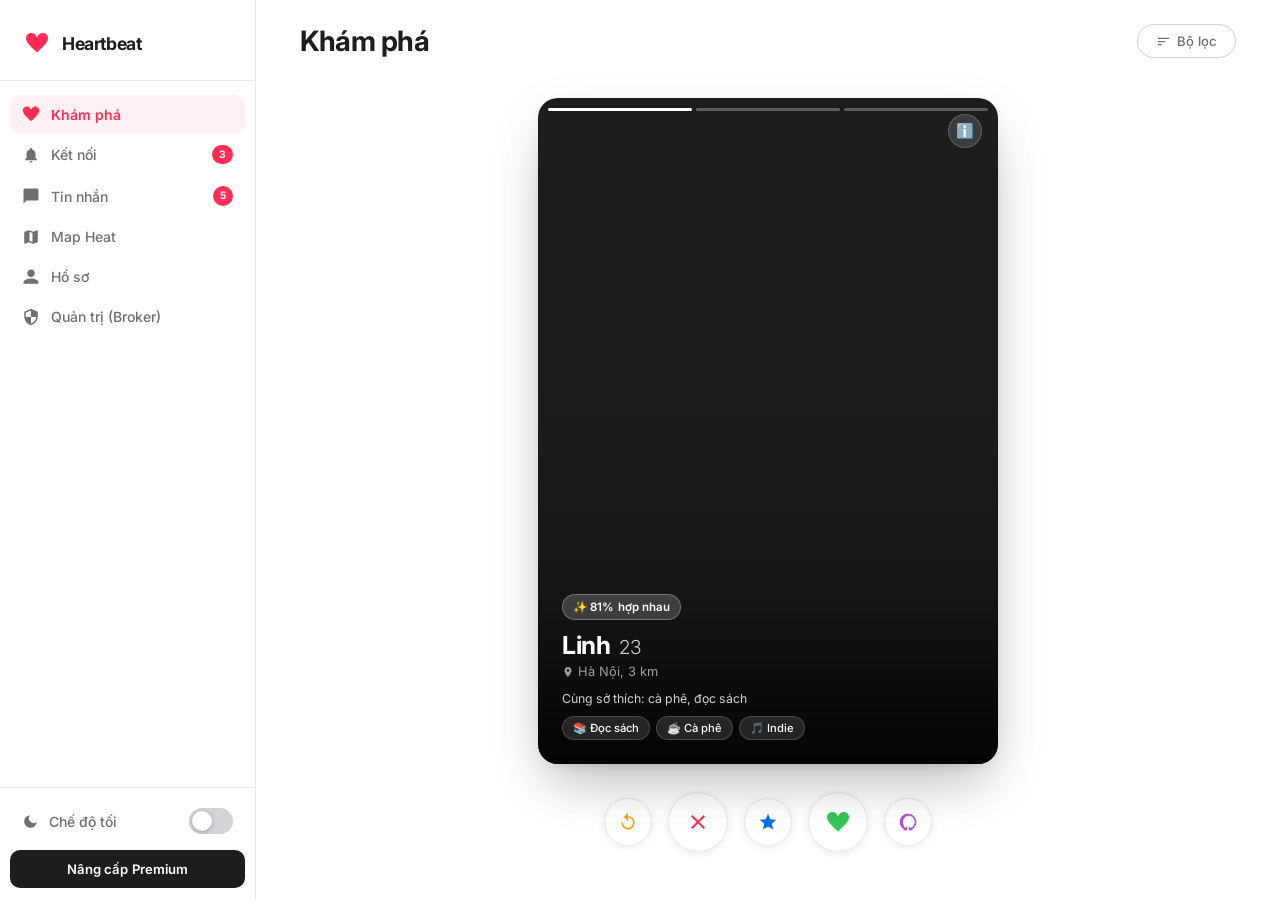
==== index.html @ de0f00e9 "move index" ====
<!DOCTYPE html>
<html lang="vi">
<head>
  <meta charset="UTF-8" />
  <meta name="viewport" content="width=device-width, initial-scale=1.0" />
  <title>Heartbeat  – Tìm kiếm tình yêu</title>
  <meta name="description" content="Heartbeat  – Ứng dụng hẹn hò hiện đại, kết nối những trái tim đơn độc." />
  <link rel="preconnect" href="https://fonts.googleapis.com" />
  <link rel="preconnect" href="https://fonts.gstatic.com" crossorigin />
  <link href="https://fonts.googleapis.com/css2?family=Inter:wght@300;400;500;600;700;800&display=swap" rel="stylesheet" />
  <meta name="theme-color" content="#ffffff" />
  <link rel="stylesheet" href="asset/style.css" />
</head>
<body>

<!-- ========== APP SHELL ========== -->
<div id="app">
  <div id="sidebar-overlay" class="hidden"></div>

  <!-- ===== SIDEBAR ===== -->
  <aside id="sidebar">
    <div class="sidebar-logo">
      <span class="flame">
        <svg viewBox="0 0 24 24" xmlns="http://www.w3.org/2000/svg"><path d="M12 21.593c-5.63-5.539-11-10.297-11-14.402 0-3.791 3.068-5.191 5.281-5.191 1.312 0 4.151.501 5.719 4.457 1.59-3.968 4.464-4.447 5.726-4.447 2.54 0 5.274 1.621 5.274 5.181 0 4.069-5.136 8.625-11 14.402z"/></svg>
      </span>
      <span class="logo-text">Heartbeat</span>
    </div>

    <nav class="sidebar-nav">
      <button class="nav-btn active" id="nav-swipe" title="Khám phá">
        <svg viewBox="0 0 24 24"><path d="M12 21.593c-5.63-5.539-11-10.297-11-14.402 0-3.791 3.068-5.191 5.281-5.191 1.312 0 4.151.501 5.719 4.457 1.59-3.968 4.464-4.447 5.726-4.447 2.54 0 5.274 1.621 5.274 5.181 0 4.069-5.136 8.625-11 14.402z"/></svg>
        <span>Khám phá</span>
      </button>
      <button class="nav-btn" id="nav-matches" title="Kết nối">
        <svg viewBox="0 0 24 24"><path d="M12 22c1.1 0 2-.9 2-2h-4c0 1.1.9 2 2 2zm6-6v-5c0-3.07-1.64-5.64-4.5-6.32V4c0-.83-.67-1.5-1.5-1.5s-1.5.67-1.5 1.5v.68C7.63 5.36 6 7.92 6 11v5l-2 2v1h16v-1l-2-2z"/></svg>
        <span>Kết nối</span>
        <span class="badge">3</span>
      </button>
      <button class="nav-btn" id="nav-chat" title="Tin nhắn">
        <svg viewBox="0 0 24 24"><path d="M20 2H4c-1.1 0-2 .9-2 2v18l4-4h14c1.1 0 2-.9 2-2V4c0-1.1-.9-2-2-2z"/></svg>
        <span>Tin nhắn</span>
        <span class="badge">5</span>
      </button>
      <button class="nav-btn" id="nav-heatmap" title="Map Heat">
        <svg viewBox="0 0 24 24"><path d="M20.5 3l-5.5 2-6-2-5.5 2A1 1 0 0 0 3 5.9V20a1 1 0 0 0 1.36.94L9 19l6 2 5.5-2A1 1 0 0 0 21 18.1V4a1 1 0 0 0-.5-.87zM10 5.47l4 1.33v11.73l-4-1.33V5.47z"/></svg>
        <span>Map Heat</span>
      </button>
      <button class="nav-btn" id="nav-profile" title="Hồ sơ">
        <svg viewBox="0 0 24 24"><path d="M12 12c2.7 0 5-2.3 5-5s-2.3-5-5-5-5 2.3-5 5 2.3 5 5 5zm0 2c-3.3 0-10 1.7-10 5v2h20v-2c0-3.3-6.7-5-10-5z"/></svg>
        <span>Hồ sơ</span>
      </button>
      <button class="nav-btn" id="nav-admin" title="Quản trị">
        <svg viewBox="0 0 24 24"><path d="M12 1L3 5v6c0 5.55 3.84 10.74 9 12 5.16-1.26 9-6.45 9-12V5l-9-4zm0 10.99h7c-.53 4.12-3.28 7.79-7 8.94V12H5V6.3l7-3.11v8.8z"/></svg>
        <span>Quản trị (Broker)</span>
      </button>
    </nav>

    <div class="sidebar-footer">
      <!-- Dark mode toggle -->
      <div class="theme-toggle-row" id="theme-toggle-row">
        <div class="theme-label">
          <svg id="theme-icon" viewBox="0 0 24 24" xmlns="http://www.w3.org/2000/svg">
            <!-- Moon icon (default – light mode) -->
            <path d="M21 12.79A9 9 0 1 1 11.21 3a7 7 0 0 0 9.79 9.79z"/>
          </svg>
          <span id="theme-label-text">Chế độ tối</span>
        </div>
        <label class="toggle-switch">
          <input type="checkbox" id="theme-toggle" />
          <span class="toggle-slider"></span>
        </label>
      </div>

      <div class="premium-badge">
        <span>Nâng cấp Premium</span>
      </div>
    </div>
  </aside>

  <!-- ===== MAIN CONTENT ===== -->
  <main id="main-content">

    <!-- ========== VIEW: SWIPE ========== -->
    <section id="view-swipe" class="view active">
      <div class="swipe-inner">

      <div class="swipe-header">
        <button class="icon-btn sidebar-toggle mobile-only" title="Menu">
          <svg viewBox="0 0 24 24"><path d="M3 18h18v-2H3v2zm0-5h18v-2H3v2zm0-7v2h18V6H3z"/></svg>
        </button>
        <h1 class="swipe-title">Khám phá</h1>
        <div class="swipe-filters">
          <button class="filter-btn" id="btn-filter">
            <svg viewBox="0 0 24 24"><path d="M3 18h6v-2H3v2zM3 6v2h18V6H3zm0 7h12v-2H3v2z"/></svg>
            Bộ lọc
          </button>
        </div>
      </div>

      <div class="card-stack-wrapper">
        <div id="card-stack" class="card-stack"></div>

        <!-- Swipe overlay indicators -->
        <div class="swipe-hint like" id="hint-like">💚 THÍCH</div>
        <div class="swipe-hint nope" id="hint-nope">❌ BỎ QUA</div>
        <div class="swipe-hint super" id="hint-super">⭐ SUPER</div>
      </div>

      <!-- Action Buttons -->
      <div class="action-bar">
        <button class="action-btn rewind" id="btn-rewind" title="Quay lại">
          <svg viewBox="0 0 24 24"><path d="M12 5V1L7 6l5 5V7c3.31 0 6 2.69 6 6s-2.69 6-6 6-6-2.69-6-6H4c0 4.42 3.58 8 8 8s8-3.58 8-8-3.58-8-8-8z"/></svg>
        </button>
        <button class="action-btn nope" id="btn-nope" title="Bỏ qua">
          <svg viewBox="0 0 24 24"><path d="M19 6.41L17.59 5 12 10.59 6.41 5 5 6.41 10.59 12 5 17.59 6.41 19 12 13.41 17.59 19 19 17.59 13.41 12z"/></svg>
        </button>
        <button class="action-btn super" id="btn-super" title="Super Like">
          <svg viewBox="0 0 24 24"><path d="M12 17.27L18.18 21l-1.64-7.03L22 9.24l-7.19-.61L12 2 9.19 8.63 2 9.24l5.46 4.73L5.82 21z"/></svg>
        </button>
        <button class="action-btn like" id="btn-like" title="Thích">
          <svg viewBox="0 0 24 24"><path d="M12 21.593c-5.63-5.539-11-10.297-11-14.402 0-3.791 3.068-5.191 5.281-5.191 1.312 0 4.151.501 5.719 4.457 1.59-3.968 4.464-4.447 5.726-4.447 2.54 0 5.274 1.621 5.274 5.181 0 4.069-5.136 8.625-11 14.402z"/></svg>
        </button>
        <button class="action-btn boost" id="btn-boost" title="Boost">
          <svg viewBox="0 0 24 24"><path d="M13 2.05v2.02c3.95.49 7 3.85 7 7.93 0 3.21-1.81 6-4.72 7.28L13 17v5h5l-1.22-1.22C19.91 19.07 22 15.76 22 12c0-5.18-3.95-9.45-9-9.95zM11 2.05C5.95 2.55 2 6.82 2 12c0 3.76 2.09 7.07 5.22 8.78L6 22h5v-5l-2.28 2.28C7.81 18 6 15.21 6 12c0-4.08 3.05-7.44 7-7.93V2.05z"/></svg>
        </button>
      </div>

      <!-- Empty state -->
      <div id="empty-state" class="empty-state hidden">
        <div class="empty-icon">
          <svg viewBox="0 0 24 24" width="56" height="56" fill="#D2D2D7"><path d="M12 21.593c-5.63-5.539-11-10.297-11-14.402 0-3.791 3.068-5.191 5.281-5.191 1.312 0 4.151.501 5.719 4.457 1.59-3.968 4.464-4.447 5.726-4.447 2.54 0 5.274 1.621 5.274 5.181 0 4.069-5.136 8.625-11 14.402z"/></svg>
        </div>
        <h2>Hết hồ sơ rồi!</h2>
        <p>Bạn đã xem hết mọi người trong khu vực. Mở rộng phạm vi tìm kiếm?</p>
        <button class="btn-primary" id="btn-reset">Tải lại</button>
      </div>

      <!-- Unified Footer -->
      <footer class="main-footer">
        <div class="footer-grid">
          <div class="footer-col about-col">
            <h4 class="footer-logo">Heartbeat</h4>
            <p class="footer-bio">Kết nối những trái tim chân thành. Tìm thấy tình yêu đích thực trong từng khoảnh khắc.</p>
            <div class="social-links">
              <a href="https://www.facebook.com/phuong.anh.343123" class="social-icon fb"><svg viewBox="0 0 24 24"><path d="M18 2h-3a5 5 0 00-5 5v3H7v4h3v8h4v-8h3l1-4h-4V7a1 1 0 011-1h3z"/></svg></a>
              <a href="https://www.instagram.com/ph.anhthere_/" class="social-icon ig"><svg viewBox="0 0 24 24" fill="none" stroke="currentColor" stroke-width="2"><rect x="2" y="2" width="20" height="20" rx="5" ry="5"></rect><path d="M16 11.37A4 4 0 1112.63 8 4 4 0 0116 11.37z"></path><line x1="17.5" y1="6.5" x2="17.51" y2="6.5"></line></svg></a>
              <a href="#" class="social-icon x"><svg viewBox="0 0 24 24"><path d="M18.244 2.25h3.308l-7.227 8.26 8.502 11.24H16.17l-5.214-6.817L4.99 21.75H1.68l7.73-8.835L1.254 2.25H8.08l4.713 6.231 5.45-6.231zm-1.161 17.52h1.833L7.084 4.126H5.117L17.083 19.77z"/></svg></a>
            </div>
          </div>
          <div class="footer-col">
            <h5>Khám phá</h5>
            <ul><li><a href="#">Về chúng tôi</a></li><li><a href="#">An toàn</a></li><li><a href="#">Blog</a></li></ul>
          </div>
          <div class="footer-col">
            <h5>Pháp lý</h5>
            <ul><li><a href="#">Điều khoản</a></li><li><a href="#">Bảo mật</a></li><li><a href="#">Liên hệ</a></li></ul>
          </div>
        </div>
        <div class="footer-bottom">
          <p>© 2026 Heartbeat . Made with ❤️ in Vietnam.</p>
        </div>
      </footer>

      </div><!-- /.swipe-inner -->
    </section>

    <!-- ========== VIEW: MAP HEAT DATING ========== -->
    <section id="view-heatmap" class="view">
      <div class="heatmap-page">
        <div class="mobile-header mobile-only">
          <button class="icon-btn sidebar-toggle" title="Menu">
            <svg viewBox="0 0 24 24"><path d="M3 18h18v-2H3v2zm0-5h18v-2H3v2zm0-7v2h18V6H3z"/></svg>
          </button>
          <h1 class="swipe-title">Map Heat Dating</h1>
        </div>

        <div class="section-header heatmap-header">
          <h1>Map Heat Dating</h1>
          <p class="section-sub">Xem khu vực đang có nhiều người tương hợp gần bạn</p>
        </div>

        <div class="heatmap-content">
          <div class="heatmap-card">
            <div class="heatmap-legend">
              <span>Mật độ thấp</span>
              <div class="legend-bar"></div>
              <span>Mật độ cao</span>
            </div>
            <div id="heatmap-grid" class="heatmap-grid"></div>
          </div>

          <div class="heatmap-side">
            <div class="heatmap-stats-card">
              <h3>Khu vực nổi bật</h3>
              <div id="heatmap-hotspot-list" class="hotspot-list"></div>
            </div>
          </div>
        </div>
      </div>
    </section>

    <!-- ========== VIEW: MATCHES ========== -->
    <section id="view-matches" class="view">
      <div class="matches-inner">
        <div class="mobile-header mobile-only">
          <button class="icon-btn sidebar-toggle" title="Menu">
            <svg viewBox="0 0 24 24"><path d="M3 18h18v-2H3v2zm0-5h18v-2H3v2zm0-7v2h18V6H3z"/></svg>
          </button>
          <h1 class="swipe-title">Kết nối</h1>
        </div>

        <!-- Premium: Liked-you teaser -->
        <div class="likes-banner">
        <div class="likes-banner-sparkle">💖</div>
        <div class="likes-banner-avatars">
          <div class="liked-avatar-blur" style="background:linear-gradient(135deg,#f093fb,#f5576c)">🌸</div>
          <div class="liked-avatar-blur" style="background:linear-gradient(135deg,#43e97b,#38f9d7)">🌺</div>
          <div class="liked-avatar-blur" style="background:linear-gradient(135deg,#fa709a,#fee140)">🦋</div>
          <div class="liked-avatar-blur" style="background:linear-gradient(135deg,#f7971e,#ffd200)">💎</div>
        </div>
        <div class="likes-banner-text" style="flex:1">
          <h3>14 người đã thích bạn</h3>
          <p>Nâng cấp Premium để xem<br>ai đang chờ bạn 💝</p>
          <button class="likes-banner-btn">⭐ Mở khóa ngay</button>
        </div>
        <div class="likes-banner-count">+14</div>
      </div>

      <!-- Matches you have -->
      <div class="matches-section-label">
        <h2>Kết nối của bạn</h2>
        <a>Xem tất cả</a>
      </div>
      <div id="matches-grid" class="matches-grid"></div>

      <!-- Suggestions -->
      <div class="matches-section-label">
        <h2>Gợi ý cho bạn</h2>
        <a>Khám phá thêm</a>
      </div>
      <div id="suggest-scroll" class="suggest-scroll"></div>
      </div> <!-- /.matches-inner -->

      <!-- Unified Footer -->
      <footer class="main-footer">
        <div class="footer-grid">
          <div class="footer-col about-col">
            <h4 class="footer-logo">Heartbeat</h4>
            <p class="footer-bio">Kết nối những trái tim chân thành. Tìm thấy tình yêu đích thực trong từng khoảnh khắc.</p>
            <div class="social-links">
              <a href="#" class="social-icon fb"><svg viewBox="0 0 24 24"><path d="M18 2h-3a5 5 0 00-5 5v3H7v4h3v8h4v-8h3l1-4h-4V7a1 1 0 011-1h3z"/></svg></a>
              <a href="#" class="social-icon ig"><svg viewBox="0 0 24 24" fill="none" stroke="currentColor" stroke-width="2"><rect x="2" y="2" width="20" height="20" rx="5" ry="5"></rect><path d="M16 11.37A4 4 0 1112.63 8 4 4 0 0116 11.37z"></path><line x1="17.5" y1="6.5" x2="17.51" y2="6.5"></line></svg></a>
              <a href="#" class="social-icon x"><svg viewBox="0 0 24 24"><path d="M18.244 2.25h3.308l-7.227 8.26 8.502 11.24H16.17l-5.214-6.817L4.99 21.75H1.68l7.73-8.835L1.254 2.25H8.08l4.713 6.231 5.45-6.231zm-1.161 17.52h1.833L7.084 4.126H5.117L17.083 19.77z"/></svg></a>
            </div>
          </div>
          <div class="footer-col">
            <h5>Khám phá</h5>
            <ul><li><a href="#">Về chúng tôi</a></li><li><a href="#">An toàn</a></li><li><a href="#">Blog</a></li></ul>
          </div>
          <div class="footer-col">
            <h5>Pháp lý</h5>
            <ul><li><a href="#">Điều khoản</a></li><li><a href="#">Bảo mật</a></li><li><a href="#">Liên hệ</a></li></ul>
          </div>
        </div>
        <div class="footer-bottom">
          <p>© 2026 Heartbeat. Made with ❤️ in Vietnam.</p>
        </div>
      </footer>

    </section>

    <!-- ========== VIEW: CHAT ========== -->
    <section id="view-chat" class="view">
      <div id="chat-list-panel" class="chat-list-panel">
        <div class="section-header">
          <button class="icon-btn sidebar-toggle mobile-only" title="Menu">
            <svg viewBox="0 0 24 24"><path d="M3 18h18v-2H3v2zm0-5h18v-2H3v2zm0-7v2h18V6H3z"/></svg>
          </button>
          <h1>Tin nhắn</h1>
          <button class="icon-btn" id="btn-new-group" title="Tạo nhóm">
            <svg viewBox="0 0 24 24"><path d="M16 11c1.66 0 2.99-1.34 2.99-3S17.66 5 16 5c-1.66 0-3 1.34-3 3s1.34 3 3 3zm-8 0c1.66 0 2.99-1.34 2.99-3S9.66 5 8 5C6.34 5 5 6.34 5 8s1.34 3 3 3zm0 2c-2.33 0-7 1.17-7 3.5V19h14v-2.5c0-2.33-4.67-3.5-7-3.5zm8 0c-.29 0-.62.02-.97.05 1.16.84 1.97 1.97 1.97 3.45V19h6v-2.5c0-2.33-4.67-3.5-7-3.5z"/></svg>
          </button>
        </div>

        <!-- Tabs -->
        <div class="chat-tabs">
          <button class="chat-tab active" data-tab="private">Cá nhân</button>
          <button class="chat-tab" data-tab="group">Nhóm</button>
        </div>

        <div id="private-list" class="conversation-list"></div>
        <div id="group-list" class="conversation-list hidden"></div>
      </div>

      <!-- Chat Window -->
      <div id="chat-window" class="chat-window hidden">
        <div class="chat-window-header">
          <button class="back-btn" id="btn-back-chat">
            <svg viewBox="0 0 24 24"><path d="M20 11H7.83l5.59-5.59L12 4l-8 8 8 8 1.41-1.41L7.83 13H20v-2z"/></svg>
          </button>
          <div class="chat-partner-info" id="chat-partner-info">
            <div class="chat-avatar" id="chat-partner-avatar"></div>
            <div>
              <div class="chat-partner-name" id="chat-partner-name"></div>
              <div class="chat-partner-status" id="chat-partner-status"></div>
            </div>
          </div>
          <div class="chat-actions">
            <button class="icon-btn" title="Gọi thoại">
              <svg viewBox="0 0 24 24"><path d="M6.6 10.8c1.4 2.8 3.8 5.1 6.6 6.6l2.2-2.2c.3-.3.7-.4 1-.2 1.1.4 2.3.6 3.6.6.6 0 1 .4 1 1V20c0 .6-.4 1-1 1-9.4 0-17-7.6-17-17 0-.6.4-1 1-1h3.5c.6 0 1 .4 1 1 0 1.3.2 2.5.6 3.6.1.3 0 .7-.2 1L6.6 10.8z"/></svg>
            </button>
            <button class="icon-btn" title="Gọi video">
              <svg viewBox="0 0 24 24"><path d="M17 10.5V7c0-.55-.45-1-1-1H4c-.55 0-1 .45-1 1v10c0 .55.45 1 1 1h12c.55 0 1-.45 1-1v-3.5l4 4v-11l-4 4z"/></svg>
            </button>
          </div>
        </div>

        <div class="messages-area" id="messages-area"></div>

        <div class="message-input-bar">
          <button class="icon-btn" title="Emoji">😊</button>
          <input type="text" id="msg-input" placeholder="Nhắn tin..." autocomplete="off" />
          <button class="icon-btn" title="Hình ảnh">
            <svg viewBox="0 0 24 24"><path d="M21 19V5c0-1.1-.9-2-2-2H5c-1.1 0-2 .9-2 2v14c0 1.1.9 2 2 2h14c1.1 0 2-.9 2-2zM8.5 13.5l2.5 3.01L14.5 12l4.5 6H5l3.5-4.5z"/></svg>
          </button>
          <button class="send-btn" id="btn-send">
            <svg viewBox="0 0 24 24"><path d="M2.01 21L23 12 2.01 3 2 10l15 2-15 2z"/></svg>
          </button>
        </div>
      </div>

    </section>

    <!-- ========== VIEW: MY PROFILE ========== -->
    <section id="view-profile" class="view">
      <div class="mobile-header mobile-only">
        <button class="icon-btn sidebar-toggle" title="Menu">
          <svg viewBox="0 0 24 24"><path d="M3 18h18v-2H3v2zm0-5h18v-2H3v2zm0-7v2h18V6H3z"/></svg>
        </button>
        <h1 class="swipe-title">Hồ sơ</h1>
      </div>
      <div class="my-profile-page">
        <div class="my-profile-cover"></div>
        <div class="my-profile-avatar-wrap">
          <div class="my-profile-avatar" style="background: linear-gradient(135deg,#f093fb,#f5576c)">
            <span style="font-size:2.5rem;">😊</span>
          </div>
          <button class="edit-avatar-btn">✏️</button>
        </div>
        <div class="my-profile-info">
          <h2 class="my-name">Nguyễn Minh Tú <span class="verified">✓</span></h2>
          <p class="my-age-loc">24 tuổi · Hà Nội</p>
          <p class="my-bio">Thích du lịch 🌍, cà phê ☕ và những buổi chiều mưa 🌧️. Tìm người có thể cùng nhau khám phá thế giới.</p>

          <div class="my-interests">
            <span class="interest-tag">✈️ Du lịch</span>
            <span class="interest-tag">☕ Cà phê</span>
            <span class="interest-tag">📚 Đọc sách</span>
            <span class="interest-tag">🎵 Âm nhạc</span>
            <span class="interest-tag">🍜 Ẩm thực</span>
            <span class="interest-tag">🏃 Chạy bộ</span>
          </div>

          <div class="profile-stats">
            <div class="stat-item">
              <div class="stat-num">142</div>
              <div class="stat-label">Lượt thích</div>
            </div>
            <div class="stat-item">
              <div class="stat-num">38</div>
              <div class="stat-label">Kết nối</div>
            </div>
            <div class="stat-item">
              <div class="stat-num">5</div>
              <div class="stat-label">Super Like</div>
            </div>
          </div>

          <button class="btn-primary btn-edit-profile">✏️ Chỉnh sửa hồ sơ</button>
        </div>
      </div>

      <!-- Unified Footer -->
      <footer class="main-footer">
        <div class="footer-grid">
          <div class="footer-col about-col">
            <h4 class="footer-logo">Heartbeat</h4>
            <p class="footer-bio">Kết nối những trái tim chân thành. Tìm thấy tình yêu đích thực trong từng khoảnh khắc.</p>
            <div class="social-links">
              <a href="#" class="social-icon fb"><svg viewBox="0 0 24 24"><path d="M18 2h-3a5 5 0 00-5 5v3H7v4h3v8h4v-8h3l1-4h-4V7a1 1 0 011-1h3z"/></svg></a>
              <a href="#" class="social-icon ig"><svg viewBox="0 0 24 24" fill="none" stroke="currentColor" stroke-width="2"><rect x="2" y="2" width="20" height="20" rx="5" ry="5"></rect><path d="M16 11.37A4 4 0 1112.63 8 4 4 0 0116 11.37z"></path><line x1="17.5" y1="6.5" x2="17.51" y2="6.5"></line></svg></a>
              <a href="#" class="social-icon x"><svg viewBox="0 0 24 24"><path d="M18.244 2.25h3.308l-7.227 8.26 8.502 11.24H16.17l-5.214-6.817L4.99 21.75H1.68l7.73-8.835L1.254 2.25H8.08l4.713 6.231 5.45-6.231zm-1.161 17.52h1.833L7.084 4.126H5.117L17.083 19.77z"/></svg></a>
            </div>
          </div>
          <div class="footer-col">
            <h5>Khám phá</h5>
            <ul><li><a href="#">Về chúng tôi</a></li><li><a href="#">An toàn</a></li><li><a href="#">Blog</a></li></ul>
          </div>
          <div class="footer-col">
            <h5>Pháp lý</h5>
            <ul><li><a href="#">Điều khoản</a></li><li><a href="#">Bảo mật</a></li><li><a href="#">Liên hệ</a></li></ul>
          </div>
        </div>
        <div class="footer-bottom">
          <p>© 2026 Heartbeat. Made with ❤️ in Vietnam.</p>
        </div>
      </footer>
    </section>

    <!-- ========== VIEW: ADMIN (BROKER) ========== -->
    <section id="view-admin" class="view">
      <div class="mobile-header mobile-only">
        <button class="icon-btn sidebar-toggle" title="Menu">
          <svg viewBox="0 0 24 24"><path d="M3 18h18v-2H3v2zm0-5h18v-2H3v2zm0-7v2h18V6H3z"/></svg>
        </button>
        <h1 class="swipe-title">Quản trị</h1>
      </div>

      <div class="admin-dashboard">
        <div class="section-header">
          <h1>Hệ thống Môi giới (Broker)</h1>
          <p class="section-sub">Quản lý người dùng và ghép đôi chủ động</p>
        </div>

        <!-- Dashboard Stats -->
        <div class="admin-stats">
          <div class="admin-stat-card">
            <div class="admin-stat-val" id="admin-total-users">0</div>
            <div class="admin-stat-label">Tổng thành viên</div>
          </div>
          <div class="admin-stat-card">
            <div class="admin-stat-val" id="admin-active-users">0</div>
            <div class="admin-stat-label">Đang hoạt động</div>
          </div>
          <div class="admin-stat-card">
            <div class="admin-stat-val" id="admin-locked-users">0</div>
            <div class="admin-stat-label">Tài khoản khóa</div>
          </div>
        </div>

        <div class="admin-grid">
          <!-- User Manager -->
          <div class="admin-panel user-manager-panel">
            <div class="panel-header">
              <h3>Danh sách thành viên</h3>
              <div class="panel-search">
                <input type="text" id="admin-user-search" placeholder="Tìm tên, ID..." />
              </div>
            </div>
            <div class="admin-user-list" id="admin-user-list">
              <!-- JS populated as cards -->
            </div>
          </div>

          <!-- Manual Match Tool -->
          <div class="admin-panel manual-match-panel">
            <div class="panel-header">
              <h3>Ghép đôi chủ động (Manual Match)</h3>
            </div>
            <div class="match-tool-form">
              <p class="tool-desc">Chọn 2 người dùng để tạo kết nối ngay lập tức kèm thông báo từ bạn.</p>
              
              <div class="form-group">
                <label>Người dùng A</label>
                <select id="match-user-a">
                  <option value="">-- Chọn người dùng --</option>
                </select>
              </div>

              <div class="match-link-icon">🔗</div>

              <div class="form-group">
                <label>Người dùng B</label>
                <select id="match-user-b">
                  <option value="">-- Chọn người dùng --</option>
                </select>
              </div>

              <button class="btn-primary" id="btn-perform-match">Kết nối ngay</button>
            </div>
          </div>
        </div>
      </div>

      <!-- Unified Footer -->
      <footer class="main-footer">
        <div class="footer-grid">
          <div class="footer-col about-col">
            <h4 class="footer-logo">Heartbeat</h4>
            <p class="footer-bio">Kết nối những trái tim chân thành. Tìm thấy tình yêu đích thực trong từng khoảnh khắc.</p>
            <div class="social-links">
              <a href="#" class="social-icon fb"><svg viewBox="0 0 24 24"><path d="M18 2h-3a5 5 0 00-5 5v3H7v4h3v8h4v-8h3l1-4h-4V7a1 1 0 011-1h3z"/></svg></a>
              <a href="#" class="social-icon ig"><svg viewBox="0 0 24 24" fill="none" stroke="currentColor" stroke-width="2"><rect x="2" y="2" width="20" height="20" rx="5" ry="5"></rect><path d="M16 11.37A4 4 0 1112.63 8 4 4 0 0116 11.37z"></path><line x1="17.5" y1="6.5" x2="17.51" y2="6.5"></line></svg></a>
              <a href="#" class="social-icon x"><svg viewBox="0 0 24 24"><path d="M18.244 2.25h3.308l-7.227 8.26 8.502 11.24H16.17l-5.214-6.817L4.99 21.75H1.68l7.73-8.835L1.254 2.25H8.08l4.713 6.231 5.45-6.231zm-1.161 17.52h1.833L7.084 4.126H5.117L17.083 19.77z"/></svg></a>
            </div>
          </div>
          <div class="footer-col">
            <h5>Khám phá</h5>
            <ul><li><a href="#">Về chúng tôi</a></li><li><a href="#">An toàn</a></li><li><a href="#">Blog</a></li></ul>
          </div>
          <div class="footer-col">
            <h5>Pháp lý</h5>
            <ul><li><a href="#">Điều khoản</a></li><li><a href="#">Bảo mật</a></li><li><a href="#">Liên hệ</a></li></ul>
          </div>
        </div>
        <div class="footer-bottom">
          <p>© 2026 Heartbeat. Made with ❤️ in Vietnam.</p>
        </div>
      </footer>
    </section>
  </main>

</div>

<!-- ========== MODAL: PROFILE DETAIL ========== -->
<div id="profile-modal" class="modal-overlay hidden">
  <div class="modal-content profile-modal-content">
    <button class="modal-close" id="btn-close-profile">✕</button>
    <div id="profile-photos" class="profile-photos"></div>
    <div class="profile-detail-info">
      <div class="profile-detail-header">
        <h2 id="detail-name"></h2>
        <span id="detail-age" class="detail-age"></span>
        <span class="verified">✓</span>
      </div>
      <p id="detail-location" class="detail-location">
        <svg viewBox="0 0 24 24" width="16" height="16"><path d="M12 2C8.13 2 5 5.13 5 9c0 5.25 7 13 7 13s7-7.75 7-13c0-3.87-3.13-7-7-7zm0 9.5c-1.38 0-2.5-1.12-2.5-2.5s1.12-2.5 2.5-2.5 2.5 1.12 2.5 2.5-1.12 2.5-2.5 2.5z"/></svg>
        <span id="detail-location-text"></span>
      </p>
      <p id="detail-bio" class="detail-bio"></p>
      <div id="detail-compatibility" class="detail-compatibility"></div>
      <div id="detail-interests" class="my-interests"></div>
      <div class="detail-info-grid">
        <div class="info-item"><span class="info-icon">💼</span><span id="detail-job"></span></div>
        <div class="info-item"><span class="info-icon">🎓</span><span id="detail-edu"></span></div>
        <div class="info-item"><span class="info-icon">📏</span><span id="detail-height"></span></div>
        <div class="info-item"><span class="info-icon">⭐</span><span id="detail-zodiac"></span></div>
      </div>
    </div>
    <div class="profile-modal-actions">
      <button class="action-btn nope modal-action" id="modal-nope">
        <svg viewBox="0 0 24 24"><path d="M19 6.41L17.59 5 12 10.59 6.41 5 5 6.41 10.59 12 5 17.59 6.41 19 12 13.41 17.59 19 19 17.59 13.41 12z"/></svg>
      </button>
      <button class="action-btn super modal-action" id="modal-super">
        <svg viewBox="0 0 24 24"><path d="M12 17.27L18.18 21l-1.64-7.03L22 9.24l-7.19-.61L12 2 9.19 8.63 2 9.24l5.46 4.73L5.82 21z"/></svg>
      </button>
      <button class="action-btn like modal-action" id="modal-like">
        <svg viewBox="0 0 24 24"><path d="M12 21.593c-5.63-5.539-11-10.297-11-14.402 0-3.791 3.068-5.191 5.281-5.191 1.312 0 4.151.501 5.719 4.457 1.59-3.968 4.464-4.447 5.726-4.447 2.54 0 5.274 1.621 5.274 5.181 0 4.069-5.136 8.625-11 14.402z"/></svg>
      </button>
    </div>
  </div>
</div>

<!-- ========== MODAL: MATCH CELEBRATION ========== -->
<div id="match-modal" class="modal-overlay hidden">
  <div class="match-modal-content">
    <div class="match-burst"></div>
    <h2 class="match-title">It's a Match ❤️</h2>
    <p class="match-sub">Bạn và <span id="match-name"></span> đã thích nhau!</p>
    <div class="match-avatars">
      <div class="match-avatar my-avatar" style="background:linear-gradient(135deg,#f093fb,#f5576c)"><span>😊</span></div>
      <div class="match-heart">❤️</div>
      <div class="match-avatar" id="match-partner-avatar"></div>
    </div>
    <div class="match-buttons">
      <button class="btn-secondary" id="btn-keep-swiping">Tiếp tục quẹt</button>
      <button class="btn-primary" id="btn-send-message">Nhắn tin ngay</button>
    </div>
  </div>
</div>

<!-- ========== TOAST ========== -->
<div id="toast" class="toast hidden"></div>

<!-- Mobile Bottom Navigation -->
<div id="mobile-bottom-nav" class="mobile-only">
  <button class="nav-item active" data-view="swipe">
    <div class="nav-icon">
      <svg viewBox="0 0 24 24" width="22" height="22" fill="currentColor"><path d="M12 21.593c-5.63-5.539-11-10.297-11-14.402 0-3.791 3.068-5.191 5.281-5.191 1.312 0 4.151.501 5.719 4.457 1.59-3.968 4.464-4.447 5.726-4.447 2.54 0 5.274 1.621 5.274 5.181 0 4.069-5.136 8.625-11 14.402z"/></svg>
    </div>
  </button>
  <button class="nav-item" data-view="matches">
    <div class="nav-icon">
      <svg viewBox="0 0 24 24" width="22" height="22" fill="currentColor"><path d="M12 22c1.1 0 2-.9 2-2h-4c0 1.1.9 2 2 2zm6-6v-5c0-3.07-1.64-5.64-4.5-6.32V4c0-.83-.67-1.5-1.5-1.5s-1.5.67-1.5 1.5v.68C7.63 5.36 6 7.92 6 11v5l-2 2v1h16v-1l-2-2z"/></svg>
    </div>
  </button>
  <button class="nav-item" data-view="chat">
    <div class="nav-icon">
      <svg viewBox="0 0 24 24" width="22" height="22" fill="currentColor"><path d="M20 2H4c-1.1 0-2 .9-2 2v18l4-4h14c1.1 0 2-.9 2-2V4c0-1.1-.9-2-2-2z"/></svg>
    </div>
  </button>
  <button class="nav-item" data-view="heatmap">
    <div class="nav-icon">
      <svg viewBox="0 0 24 24" width="22" height="22" fill="currentColor"><path d="M20.5 3l-5.5 2-6-2-5.5 2A1 1 0 0 0 3 5.9V20a1 1 0 0 0 1.36.94L9 19l6 2 5.5-2A1 1 0 0 0 21 18.1V4a1 1 0 0 0-.5-.87zM10 5.47l4 1.33v11.73l-4-1.33V5.47z"/></svg>
    </div>
  </button>
  <button class="nav-item" data-view="profile">
    <div class="nav-icon">
      <svg viewBox="0 0 24 24" width="22" height="22" fill="currentColor"><path d="M12 12c2.7 0 5-2.3 5-5s-2.3-5-5-5-5 2.3-5 5 2.3 5 5 5zm0 2c-3.3 0-10 1.7-10 5v2h20v-2c0-3.3-6.7-5-10-5z"/></svg>
    </div>
  </button>
  <button class="nav-item" data-view="admin">
    <div class="nav-icon">
      <svg viewBox="0 0 24 24" width="22" height="22" fill="currentColor"><path d="M12 1L3 5v6c0 5.55 3.84 10.74 9 12 5.16-1.26 9-6.45 9-12V5l-9-4z"/></svg>
    </div>
  </button>
</div>

<script src="asset/app.js"></script>
</body>
</html>
---- asset/style.css ----
/* =====================================================
   Heartbeat – Apple-Inspired Design System
   Clean · Minimal · Premium
   ===================================================== */

@import url('https://fonts.googleapis.com/css2?family=Inter:wght@300;400;500;600;700;800&display=swap');

:root {
  /* — Apple Color Palette — */
  --accent:         #FF2D55;
  --accent-light:   #FF6B8A;
  --accent-soft:    #FFF0F3;
  --accent-border:  rgba(255, 45, 85, 0.16);
  --accent-glow:    rgba(255, 45, 85, 0.12);

  --blue:    #0071E3;
  --green:   #34C759;
  --orange:  #FF9F0A;
  --purple:  #AF52DE;

  --text-primary:   #1D1D1F;
  --text-secondary: #6E6E73;
  --text-muted:     #86868B;

  --white:      #FFFFFF;
  --bg:         #F5F5F7;
  --bg-card:    #FFFFFF;
  --bg-elevated:#FBFBFD;
  --divider:    #D2D2D7;
  --divider-lt: #E8E8ED;

  /* — Shadows — */
  --shadow-xs:   0 1px 3px rgba(0,0,0,0.06);
  --shadow-sm:   0 2px 8px rgba(0,0,0,0.08);
  --shadow-md:   0 6px 20px rgba(0,0,0,0.09);
  --shadow-lg:   0 16px 48px rgba(0,0,0,0.12);
  --shadow-card: 0 20px 56px rgba(0,0,0,0.10), 0 4px 12px rgba(0,0,0,0.06);

  /* — Radii — */
  --radius-card: 20px;
  --radius-md:   14px;
  --radius-sm:   10px;
  --radius-xs:   8px;
  --radius-pill: 980px;

  /* — Layout — */
  --sidebar-w: 256px;
  --font: 'Inter', -apple-system, BlinkMacSystemFont, 'SF Pro Text', 'Segoe UI', sans-serif;
  --transition: 0.2s cubic-bezier(0.4, 0, 0.2, 1);
}

.mobile-only { display: none !important; }
@media (max-width: 660px) { .mobile-only { display: flex !important; } }

/* ===== RESET ===== */
*, *::before, *::after { box-sizing: border-box; margin: 0; padding: 0; }

html, body {
  height: 100%;
  font-family: var(--font);
  background: var(--bg);
  color: var(--text-primary);
  overflow: hidden;
  -webkit-font-smoothing: antialiased;
  -moz-osx-font-smoothing: grayscale;
}

::-webkit-scrollbar { width: 5px; height: 5px; }
::-webkit-scrollbar-track { background: transparent; }
::-webkit-scrollbar-thumb { background: rgba(0,0,0,0.14); border-radius: 10px; }
::-webkit-scrollbar-thumb:hover { background: rgba(0,0,0,0.26); }
* { scrollbar-width: thin; scrollbar-color: rgba(0,0,0,0.14) transparent; }

/* =====================================================
   APP SHELL
   ===================================================== */
#app {
  display: flex;
  height: 100vh;
  width: 100vw;
  position: relative;
}

#sidebar-overlay {
  position: fixed;
  inset: 0;
  background: rgba(0,0,0,0.3);
  backdrop-filter: blur(10px);
  -webkit-backdrop-filter: blur(10px);
  z-index: 90;
  opacity: 0;
  pointer-events: none;
  transition: opacity var(--transition);
}
#sidebar-overlay.active { opacity: 1; pointer-events: auto; }

/* =====================================================
   SIDEBAR — macOS inspired
   ===================================================== */
#sidebar {
  width: var(--sidebar-w);
  background: var(--white);
  border-right: 1px solid var(--divider-lt);
  display: flex;
  flex-direction: column;
  flex-shrink: 0;
  z-index: 10;
}

.sidebar-logo {
  display: flex;
  align-items: center;
  gap: 10px;
  padding: 28px 22px 22px;
  border-bottom: 1px solid var(--divider-lt);
}
.sidebar-logo .flame {
  width: 30px; height: 30px;
  display: flex;
  align-items: center;
  justify-content: center;
  color: var(--accent);
  flex-shrink: 0;
}
.sidebar-logo .flame svg { width: 24px; height: 24px; fill: var(--accent); }
.sidebar-logo .logo-text {
  font-size: 1.1rem;
  font-weight: 700;
  letter-spacing: -0.4px;
  color: var(--text-primary);
}

.sidebar-nav {
  flex: 1;
  display: flex;
  flex-direction: column;
  gap: 2px;
  padding: 14px 10px;
}

.nav-btn {
  display: flex;
  align-items: center;
  gap: 11px;
  padding: 10px 12px;
  border: none;
  background: transparent;
  color: var(--text-secondary);
  border-radius: var(--radius-sm);
  cursor: pointer;
  font-family: var(--font);
  font-size: 0.875rem;
  font-weight: 500;
  transition: all var(--transition);
  text-align: left;
  position: relative;
}
.nav-btn svg { width: 18px; height: 18px; fill: currentColor; flex-shrink: 0; }
.nav-btn:hover { background: var(--bg); color: var(--text-primary); }
.nav-btn.active {
  background: var(--accent-soft);
  color: var(--accent);
  font-weight: 600;
}
.nav-btn.active svg { fill: var(--accent); }

.badge {
  margin-left: auto;
  background: var(--accent);
  color: white;
  font-size: 0.64rem;
  font-weight: 700;
  padding: 2px 7px;
  border-radius: 20px;
  min-width: 20px;
  text-align: center;
  line-height: 1.5;
}

.sidebar-footer {
  padding: 12px 10px;
  border-top: 1px solid var(--divider-lt);
}
.premium-badge {
  background: var(--text-primary);
  border-radius: var(--radius-sm);
  padding: 11px 16px;
  font-size: 0.82rem;
  font-weight: 600;
  color: white;
  text-align: center;
  cursor: pointer;
  transition: all var(--transition);
  letter-spacing: 0.1px;
}
.premium-badge:hover {
  transform: translateY(-1px);
  background: #2d2d2d;
  box-shadow: var(--shadow-md);
}

/* =====================================================
   MAIN CONTENT
   ===================================================== */
#main-content {
  flex: 1;
  overflow: hidden;
  position: relative;
  background: var(--bg);
}

.view { display: none; width: 100%; height: 100%; overflow-y: auto; }
.view.active { display: flex; flex-direction: column; }
.hidden { display: none !important; }

/* =====================================================
   SWIPE VIEW
   ===================================================== */
#view-swipe { background: var(--white); overflow-y: auto; }
#view-swipe.active { display: block; }

.swipe-inner {
  display: flex;
  flex-direction: column;
  align-items: center;
  width: 100%;
  min-height: 100vh;
  position: relative;
  flex: 1 0 auto;
}

.swipe-header {
  display: flex;
  align-items: center;
  justify-content: space-between;
  width: 100%;
  max-width: 1000px;
  padding: 24px 32px;
  flex-shrink: 0;
}
.swipe-title {
  font-size: 1.75rem;
  font-weight: 700;
  color: var(--text-primary);
  letter-spacing: -0.5px;
}

.filter-btn {
  display: flex;
  align-items: center;
  gap: 6px;
  padding: 8px 18px;
  border: 1px solid var(--divider);
  background: var(--white);
  color: var(--text-secondary);
  border-radius: var(--radius-pill);
  cursor: pointer;
  font-family: var(--font);
  font-size: 0.82rem;
  font-weight: 500;
  transition: all var(--transition);
}
.filter-btn svg { width: 15px; height: 15px; fill: currentColor; }
.filter-btn:hover {
  border-color: var(--text-secondary);
  color: var(--text-primary);
  background: var(--bg);
}

/* Card Stack */
.card-stack-wrapper {
  position: relative;
  width: min(460px, 94vw);
  height: clamp(520px, 74vh, 720px);
  margin: 16px auto 0;
  flex-shrink: 0;
}
.card-stack { width: 100%; height: 100%; position: relative; }

.swipe-card {
  position: absolute;
  width: 100%; height: 100%;
  border-radius: var(--radius-card);
  overflow: hidden;
  cursor: grab;
  user-select: none;
  box-shadow: var(--shadow-card);
  transition: transform 0.12s ease;
  will-change: transform;
  background: var(--bg);
}
.swipe-card:active { cursor: grabbing; }
.swipe-card:nth-child(1) { z-index: 5; }
.swipe-card:nth-child(2) { z-index: 4; transform: scale(0.96) translateY(10px); }
.swipe-card:nth-child(3) { z-index: 3; transform: scale(0.92) translateY(20px); }

.card-photos-container { position: absolute; inset: 0; background: #1d1d1f; }

.card-photo, .card-photo-placeholder {
  position: absolute; inset: 0;
  width: 100%; height: 100%;
  object-fit: cover;
  opacity: 0;
  transition: opacity 0.3s ease;
  pointer-events: none;
}
.card-photo.active, .card-photo-placeholder.active { opacity: 1; }
.card-photo-placeholder { display: flex; align-items: center; justify-content: center; font-size: 5rem; }

.card-nav-overlay { position: absolute; inset: 0; display: flex; z-index: 5; }
.nav-zone { flex: 1; height: 100%; cursor: pointer; }

.card-gradient {
  position: absolute;
  bottom: 0; left: 0; right: 0;
  height: 58%;
  background: linear-gradient(to top, rgba(0,0,0,0.88) 0%, rgba(0,0,0,0.26) 45%, transparent 100%);
  pointer-events: none;
  z-index: 2;
}

.card-info {
  position: absolute;
  bottom: 0; left: 0; right: 0;
  padding: 24px;
  pointer-events: none;
  z-index: 3;
}

.card-name-age { display: flex; align-items: baseline; gap: 8px; margin-bottom: 4px; }
.card-name { font-size: 1.55rem; font-weight: 700; color: white; letter-spacing: -0.3px; }
.card-age  { font-size: 1.2rem; font-weight: 300; color: rgba(255,255,255,0.8); }

.card-location {
  display: flex; align-items: center; gap: 4px;
  font-size: 0.8rem;
  color: rgba(255,255,255,0.6);
  margin-bottom: 12px;
}
.card-location svg { width: 12px; height: 12px; fill: currentColor; }

.compat-badge {
  display: inline-flex;
  align-items: center;
  gap: 6px;
  margin-bottom: 10px;
  padding: 5px 10px;
  border-radius: 999px;
  background: rgba(255,255,255,0.18);
  border: 1px solid rgba(255,255,255,0.28);
  color: #fff;
  font-size: 0.72rem;
  font-weight: 600;
  letter-spacing: 0.1px;
}

.compat-reason {
  font-size: 0.77rem;
  color: rgba(255,255,255,0.82);
  margin-bottom: 10px;
}

.card-tags { display: flex; flex-wrap: wrap; gap: 6px; }
.card-tag {
  background: rgba(255,255,255,0.12);
  backdrop-filter: blur(16px);
  -webkit-backdrop-filter: blur(16px);
  border: 1px solid rgba(255,255,255,0.18);
  color: white;
  font-size: 0.7rem;
  font-weight: 500;
  padding: 4px 10px;
  border-radius: 20px;
}

.card-expand-btn {
  position: absolute;
  top: 16px; right: 16px;
  width: 34px; height: 34px;
  border-radius: 50%;
  background: rgba(255,255,255,0.14);
  backdrop-filter: blur(12px);
  -webkit-backdrop-filter: blur(12px);
  border: 1px solid rgba(255,255,255,0.2);
  color: white;
  font-size: 0.9rem;
  cursor: pointer;
  display: flex;
  align-items: center;
  justify-content: center;
  z-index: 10;
  transition: background var(--transition);
}
.card-expand-btn:hover { background: rgba(255,255,255,0.28); }

.card-photos-indicator {
  position: absolute;
  top: 10px; left: 10px; right: 10px;
  display: flex; gap: 4px;
  z-index: 10;
  pointer-events: none;
}
.photo-bar {
  flex: 1; height: 2.5px;
  background: rgba(255,255,255,0.28);
  border-radius: 4px;
  transition: background 0.2s;
}
.photo-bar.active { background: var(--white); }

/* Swipe Hints */
.swipe-hint {
  position: absolute;
  top: 36px;
  font-size: 0.88rem;
  font-weight: 800;
  letter-spacing: 3px;
  padding: 7px 18px;
  border-radius: 8px;
  border: 2px solid;
  opacity: 0;
  pointer-events: none;
  transition: opacity 0.08s;
  z-index: 20;
  text-transform: uppercase;
}
.swipe-hint.like  { left: 20px; color: var(--green); border-color: var(--green); transform: rotate(-12deg); background: rgba(52,199,89,0.08); }
.swipe-hint.nope  { right: 20px; color: var(--accent); border-color: var(--accent); transform: rotate(12deg); background: rgba(255,45,85,0.08); }
.swipe-hint.super { left: 50%; transform: translateX(-50%); top: 18px; color: var(--blue); border-color: var(--blue); background: rgba(0,113,227,0.08); }

/* Action Bar */
.action-bar {
  display: flex;
  align-items: center;
  justify-content: center;
  gap: 16px;
  padding: 28px 0 68px;
  width: 100%;
}

.action-btn {
  display: flex;
  align-items: center;
  justify-content: center;
  border: 1px solid var(--divider-lt);
  border-radius: 50%;
  cursor: pointer;
  transition: all var(--transition);
  background: var(--white);
  box-shadow: var(--shadow-sm);
}
.action-btn svg { fill: currentColor; }

.action-btn.rewind { width: 48px; height: 48px; color: var(--orange); }
.action-btn.rewind svg { width: 20px; height: 20px; }
.action-btn.nope   { width: 60px; height: 60px; color: var(--accent); }
.action-btn.nope svg { width: 24px; height: 24px; }
.action-btn.super  { width: 48px; height: 48px; color: var(--blue); }
.action-btn.super svg { width: 20px; height: 20px; }
.action-btn.like   { width: 60px; height: 60px; color: var(--green); }
.action-btn.like svg { width: 24px; height: 24px; }
.action-btn.boost  { width: 48px; height: 48px; color: var(--purple); }
.action-btn.boost svg { width: 20px; height: 20px; }

.action-btn:hover  { transform: scale(1.08); box-shadow: var(--shadow-md); }
.action-btn:active { transform: scale(0.95); }

/* Empty State */
.empty-state {
  display: flex; flex-direction: column;
  align-items: center; justify-content: center;
  gap: 12px; padding: 48px 24px;
  text-align: center;
}
.empty-icon { font-size: 2.8rem; margin-bottom: 8px; display: flex; align-items: center; justify-content: center; }
.empty-state h2 { font-size: 1.3rem; font-weight: 700; color: var(--text-primary); letter-spacing: -0.3px; }
.empty-state p  { color: var(--text-secondary); max-width: 260px; line-height: 1.65; font-size: 0.875rem; }

/* =====================================================
   MAIN FOOTER
   ===================================================== */
.main-footer {
  padding: 60px 40px 48px;
  background: var(--bg);
  border-top: 1px solid var(--divider-lt);
  width: 100%;
  margin-top: auto;
  flex-shrink: 0;
}
.footer-grid {
  display: grid;
  grid-template-columns: 2fr 1fr 1fr;
  gap: 40px;
  max-width: 940px;
  margin: 0 auto 36px;
}
.footer-col h5 {
  font-size: 0.76rem; font-weight: 600;
  color: var(--text-primary);
  margin-bottom: 16px;
  text-transform: uppercase;
  letter-spacing: 0.6px;
}
.footer-logo {
  font-size: 1.05rem; font-weight: 700;
  color: var(--text-primary);
  margin-bottom: 12px;
  letter-spacing: -0.3px;
}
.footer-bio {
  font-size: 0.84rem;
  color: var(--text-secondary);
  line-height: 1.65;
  margin-bottom: 20px;
  max-width: 270px;
}
.footer-col ul { list-style: none; }
.footer-col ul li { margin-bottom: 10px; }
.footer-col ul li a {
  font-size: 0.84rem;
  color: var(--text-secondary);
  text-decoration: none;
  transition: color var(--transition);
}
.footer-col ul li a:hover { color: var(--text-primary); }
.social-links { display: flex; gap: 10px; }
.social-icon {
  width: 34px; height: 34px;
  border-radius: 50%;
  background: var(--white);
  display: flex; align-items: center; justify-content: center;
  color: var(--text-secondary);
  transition: all var(--transition);
  border: 1px solid var(--divider);
}
.social-icon svg { width: 15px; height: 15px; fill: currentColor; }
.social-icon:hover {
  background: var(--text-primary);
  color: var(--white);
  border-color: var(--text-primary);
  transform: translateY(-2px);
}
.footer-bottom {
  text-align: center;
  padding-top: 24px;
  border-top: 1px solid var(--divider-lt);
}
.footer-bottom p { font-size: 0.76rem; color: var(--text-muted); }

@media (max-width: 768px) {
  .footer-grid { grid-template-columns: 1fr; gap: 28px; text-align: center; }
  .footer-bio { margin: 0 auto 20px; }
  .social-links { justify-content: center; }
  .main-footer { padding: 40px 24px 80px; }
}

/* =====================================================
   MOBILE BOTTOM NAVIGATION
   ===================================================== */
#mobile-bottom-nav {
  position: fixed;
  bottom: 18px;
  left: 50%;
  transform: translateX(-50%);
  width: min(92vw, 380px);
  height: 58px;
  background: rgba(255,255,255,0.88);
  backdrop-filter: blur(20px) saturate(180%);
  -webkit-backdrop-filter: blur(20px) saturate(180%);
  border: 1px solid rgba(255,255,255,0.5);
  box-shadow: 0 8px 32px rgba(0,0,0,0.12), 0 2px 8px rgba(0,0,0,0.06);
  border-radius: 30px;
  display: flex;
  align-items: center;
  justify-content: space-around;
  padding: 0 6px;
  z-index: 1000;
}

.nav-item {
  display: flex; flex-direction: column;
  align-items: center; justify-content: center;
  background: none; border: none;
  color: var(--text-muted);
  cursor: pointer;
  width: 46px; height: 46px;
  border-radius: 50%;
  transition: all var(--transition);
}
.nav-icon {
  font-size: 1.3rem;
  transition: transform var(--transition);
  display: flex; align-items: center; justify-content: center;
}
.nav-icon svg { fill: currentColor; }
.nav-item.active { color: var(--accent); }
.nav-item.active .nav-icon { transform: scale(1.15); }

@keyframes nav-slide-up {
  from { transform: translate(-50%, 100px); opacity: 0; }
  to   { transform: translate(-50%, 0); opacity: 1; }
}
#mobile-bottom-nav { animation: nav-slide-up 0.5s cubic-bezier(0.34, 1.56, 0.64, 1); }

/* =====================================================
   BUTTONS
   ===================================================== */
.btn-primary {
  padding: 12px 28px;
  background: var(--accent);
  color: white;
  border: none;
  border-radius: var(--radius-pill);
  font-family: var(--font);
  font-size: 0.875rem;
  font-weight: 600;
  cursor: pointer;
  transition: all var(--transition);
  letter-spacing: 0.1px;
}
.btn-primary:hover {
  background: #e0264e;
  transform: translateY(-1px);
  box-shadow: 0 8px 24px rgba(255,45,85,0.24);
}

.btn-secondary {
  padding: 12px 28px;
  background: var(--bg);
  color: var(--text-primary);
  border: 1px solid var(--divider);
  border-radius: var(--radius-pill);
  font-family: var(--font);
  font-size: 0.875rem;
  font-weight: 500;
  cursor: pointer;
  transition: all var(--transition);
}
.btn-secondary:hover {
  background: var(--white);
  border-color: var(--text-secondary);
}

.icon-btn {
  width: 36px; height: 36px;
  border: none;
  background: transparent;
  color: var(--text-secondary);
  border-radius: 50%;
  cursor: pointer;
  display: flex; align-items: center; justify-content: center;
  font-size: 1rem;
  transition: all var(--transition);
  flex-shrink: 0;
}
.icon-btn svg { width: 18px; height: 18px; fill: currentColor; }
.icon-btn:hover { background: var(--bg); color: var(--text-primary); }

/* =====================================================
   SECTION HEADER
   ===================================================== */
.section-header {
  padding: 20px 22px 14px;
  background: var(--white);
  border-bottom: 1px solid var(--divider-lt);
}
.section-header h1 {
  font-size: 1.4rem;
  font-weight: 700;
  color: var(--text-primary);
  letter-spacing: -0.4px;
}
.section-sub { color: var(--text-muted); font-size: 0.8rem; margin-top: 3px; }

/* =====================================================
   MATCHES VIEW
   ===================================================== */
#view-matches { background: var(--bg); overflow-y: auto; flex-direction: column !important; }

.matches-inner {
  display: flex; flex-direction: column;
  min-height: 100vh;
  width: 100%;
  flex: 1 0 auto;
}

.likes-banner {
  margin: 20px 20px 0;
  border-radius: var(--radius-card);
  overflow: hidden;
  position: relative;
  background: var(--text-primary);
  display: flex;
  align-items: center;
  padding: 22px 24px;
  gap: 18px;
  flex-shrink: 0;
  box-shadow: var(--shadow-lg);
}
.likes-banner-text h3 { font-size: 1rem; font-weight: 700; color: white; margin-bottom: 4px; }
.likes-banner-text p  { font-size: 0.8rem; color: rgba(255,255,255,0.52); line-height: 1.5; }
.likes-banner-avatars { display: flex; flex-shrink: 0; }
.liked-avatar-blur {
  width: 46px; height: 46px;
  border-radius: 50%;
  border: 2px solid rgba(255,255,255,0.12);
  display: flex; align-items: center; justify-content: center;
  font-size: 1.2rem;
  filter: blur(5px);
  margin-left: -10px;
  background: rgba(255,255,255,0.08);
  flex-shrink: 0;
}
.liked-avatar-blur:first-child { margin-left: 0; }
.likes-banner-count {
  position: absolute; top: 14px; right: 14px;
  background: var(--accent);
  color: white;
  font-size: 0.7rem; font-weight: 700;
  padding: 3px 9px;
  border-radius: 20px;
}
.likes-banner-btn {
  margin-top: 10px;
  padding: 7px 16px;
  background: rgba(255,255,255,0.1);
  color: white;
  border: 1px solid rgba(255,255,255,0.18);
  border-radius: 20px;
  font-family: var(--font);
  font-size: 0.78rem; font-weight: 600;
  cursor: pointer;
  transition: all var(--transition);
  white-space: nowrap;
}
.likes-banner-btn:hover { background: rgba(255,255,255,0.2); }
.likes-banner-sparkle { display: none; }

.matches-section-label {
  padding: 20px 20px 10px;
  display: flex;
  align-items: center;
  justify-content: space-between;
  flex-shrink: 0;
}
.matches-section-label h2 {
  font-size: 1rem; font-weight: 700;
  color: var(--text-primary);
  letter-spacing: -0.2px;
}
.matches-section-label a {
  font-size: 0.82rem;
  color: var(--blue);
  font-weight: 500;
  text-decoration: none;
  cursor: pointer;
}
.matches-section-label a:hover { text-decoration: underline; }

.matches-grid {
  display: grid;
  grid-template-columns: repeat(5, 1fr);
  gap: 12px;
  padding: 0 20px 6px;
  flex-shrink: 0;
}
@media (max-width: 1200px) { .matches-grid { grid-template-columns: repeat(4, 1fr); } }
@media (max-width: 900px)  { .matches-grid { grid-template-columns: repeat(3, 1fr); } }
@media (max-width: 600px)  { .matches-grid { grid-template-columns: repeat(2, 1fr); } }

.match-card {
  position: relative;
  border-radius: var(--radius-md);
  overflow: hidden;
  cursor: pointer;
  aspect-ratio: 3/4;
  transition: transform 0.25s ease, box-shadow 0.25s ease;
  box-shadow: var(--shadow-sm);
  background: var(--bg);
}
.match-card:hover { transform: scale(1.02); box-shadow: var(--shadow-md); }
.match-card-bg { width: 100%; height: 100%; display: flex; align-items: center; justify-content: center; font-size: 4rem; position: relative; }
.match-card-gradient {
  position: absolute; bottom: 0; left: 0; right: 0;
  height: 55%;
  background: linear-gradient(to top, rgba(0,0,0,0.8), transparent);
}
.match-card-info { position: absolute; bottom: 0; left: 0; right: 0; padding: 12px 11px; color: white; }
.match-card-name { font-size: 0.875rem; font-weight: 700; }
.match-card-age  { font-size: 0.74rem; opacity: 0.7; margin-top: 1px; }
.match-new-badge {
  position: absolute; top: 9px; left: 9px;
  background: var(--accent);
  color: white;
  font-size: 0.58rem; font-weight: 700;
  padding: 3px 7px;
  border-radius: 20px;
  text-transform: uppercase;
  letter-spacing: 0.5px;
}

.suggest-scroll {
  display: grid;
  grid-template-columns: repeat(5, 1fr);
  gap: 12px;
  padding: 4px 20px 24px;
  flex-shrink: 0;
}
@media (max-width: 1200px) { .suggest-scroll { grid-template-columns: repeat(4, 1fr); } }
@media (max-width: 900px)  { .suggest-scroll { grid-template-columns: repeat(3, 1fr); } }
@media (max-width: 600px)  { .suggest-scroll { grid-template-columns: repeat(2, 1fr); } }

.suggest-card {
  width: 100%;
  border-radius: var(--radius-md);
  overflow: hidden;
  cursor: pointer;
  background: var(--bg-card);
  box-shadow: var(--shadow-sm);
  transition: transform 0.25s ease, box-shadow 0.25s ease;
  aspect-ratio: 3/4;
  position: relative;
}
.suggest-card:hover { transform: scale(1.02); box-shadow: var(--shadow-md); }
.suggest-card-photo {
  width: 100%; height: 100%;
  position: absolute; inset: 0;
  display: flex; align-items: center; justify-content: center;
  font-size: 3rem;
  z-index: 1;
}
.suggest-card-info {
  position: absolute; bottom: 0; left: 0; right: 0;
  padding: 28px 12px 12px;
  background: linear-gradient(to top, rgba(0,0,0,0.85) 0%, rgba(0,0,0,0.4) 60%, transparent 100%);
  z-index: 2; color: white;
  display: flex; flex-direction: column;
}
.suggest-card-name { font-size: 0.9rem; font-weight: 700; color: white; margin-bottom: 2px; }
.suggest-card-dist { font-size: 0.74rem; color: rgba(255,255,255,0.7); margin-bottom: 10px; }
.suggest-card-like {
  width: 100%;
  padding: 8px;
  background: var(--accent);
  border: none;
  border-radius: var(--radius-xs);
  color: white;
  font-size: 0.8rem; font-weight: 600;
  font-family: var(--font);
  cursor: pointer;
  transition: all var(--transition);
}
.suggest-card-like:hover { background: #e0264e; }

/* =====================================================
   CHAT VIEW
   ===================================================== */
#view-chat { flex-direction: row !important; overflow: hidden; background: var(--white); }

.chat-list-panel {
  width: 300px;
  height: 100%;
  border-right: 1px solid var(--divider-lt);
  display: flex; flex-direction: column;
  flex-shrink: 0; overflow: hidden;
  background: var(--white);
}

.chat-tabs {
  display: flex;
  padding: 0 16px 14px;
  gap: 8px;
}
.chat-tab {
  padding: 6px 16px;
  border: 1px solid var(--divider);
  background: transparent;
  color: var(--text-secondary);
  border-radius: var(--radius-pill);
  font-family: var(--font);
  font-size: 0.82rem; font-weight: 500;
  cursor: pointer;
  transition: all var(--transition);
}
.chat-tab.active { background: var(--text-primary); border-color: var(--text-primary); color: white; font-weight: 600; }
.chat-tab:hover:not(.active) { border-color: var(--text-secondary); color: var(--text-primary); }

.conversation-list { flex: 1; overflow-y: auto; }

.conv-item {
  display: flex; align-items: center;
  gap: 12px; padding: 12px 16px;
  cursor: pointer;
  transition: background var(--transition);
  position: relative;
}
.conv-item:hover { background: var(--bg); }
.conv-item.active { background: var(--accent-soft); }
.conv-item.unread .conv-name    { font-weight: 700; color: var(--text-primary); }
.conv-item.unread .conv-preview { color: var(--text-primary); font-weight: 500; }

.conv-avatar {
  width: 46px; height: 46px;
  border-radius: 50%;
  display: flex; align-items: center; justify-content: center;
  font-size: 1.2rem;
  flex-shrink: 0; position: relative;
}
.conv-avatar.group-avatar { border-radius: 14px; font-size: 1.1rem; }
.conv-online-dot {
  position: absolute; bottom: 2px; right: 2px;
  width: 10px; height: 10px;
  background: var(--green);
  border-radius: 50%;
  border: 2px solid var(--white);
}
.conv-body { flex: 1; min-width: 0; }
.conv-name {
  font-size: 0.875rem; font-weight: 500;
  color: var(--text-primary);
  margin-bottom: 2px;
  white-space: nowrap; overflow: hidden; text-overflow: ellipsis;
}
.conv-preview {
  font-size: 0.78rem; color: var(--text-muted);
  white-space: nowrap; overflow: hidden; text-overflow: ellipsis;
}
.conv-meta { display: flex; flex-direction: column; align-items: flex-end; gap: 4px; }
.conv-time { font-size: 0.7rem; color: var(--text-muted); }
.conv-unread-count {
  background: var(--accent);
  color: white;
  font-size: 0.64rem; font-weight: 700;
  padding: 2px 6px;
  border-radius: 20px;
  min-width: 18px; text-align: center;
}

/* Chat Window */
.chat-window {
  flex: 1; display: flex;
  flex-direction: column;
  height: 100%;
  background: var(--white);
}
.chat-window-header {
  display: flex; align-items: center;
  gap: 10px; padding: 14px 18px;
  border-bottom: 1px solid var(--divider-lt);
  background: rgba(255,255,255,0.92);
  backdrop-filter: blur(12px);
  -webkit-backdrop-filter: blur(12px);
}
.back-btn {
  width: 30px; height: 30px;
  border: none; background: transparent;
  color: var(--text-secondary);
  border-radius: 50%; cursor: pointer;
  display: none; align-items: center; justify-content: center;
  transition: all var(--transition);
}
.back-btn svg { width: 18px; height: 18px; fill: currentColor; }
.back-btn:hover { background: var(--bg); color: var(--text-primary); }

.chat-partner-info { display: flex; align-items: center; gap: 10px; flex: 1; }
.chat-avatar {
  width: 38px; height: 38px;
  border-radius: 50%;
  display: flex; align-items: center; justify-content: center;
  font-size: 1.15rem;
}
.chat-partner-name   { font-size: 0.9rem; font-weight: 700; color: var(--text-primary); }
.chat-partner-status { font-size: 0.72rem; color: var(--green); margin-top: 1px; }
.chat-actions { display: flex; gap: 2px; }

/* Messages */
.messages-area {
  flex: 1; overflow-y: auto;
  padding: 16px 20px;
  display: flex; flex-direction: column;
  gap: 8px;
  background: var(--bg);
}
.msg-group { display: flex; flex-direction: column; gap: 2px; }
.msg-group.outgoing { align-items: flex-end; }
.msg-group.incoming { align-items: flex-start; }
.msg-sender-name { font-size: 0.7rem; color: var(--text-muted); padding: 0 8px; margin-bottom: 2px; }
.msg-bubble-wrap { display: flex; align-items: flex-end; gap: 6px; }
.msg-group.outgoing .msg-bubble-wrap { flex-direction: row-reverse; }
.msg-mini-avatar {
  width: 24px; height: 24px;
  border-radius: 50%;
  display: flex; align-items: center; justify-content: center;
  font-size: 0.75rem; flex-shrink: 0;
}
.msg-bubble {
  max-width: 300px;
  padding: 9px 14px;
  border-radius: 18px;
  font-size: 0.875rem; line-height: 1.55;
  word-wrap: break-word; font-weight: 400;
}
.msg-group.outgoing .msg-bubble {
  background: var(--accent);
  color: white;
  border-bottom-right-radius: 4px;
}
.msg-group.incoming .msg-bubble {
  background: var(--white);
  color: var(--text-primary);
  border-bottom-left-radius: 4px;
  box-shadow: var(--shadow-xs);
}
.msg-time {
  font-size: 0.65rem; color: var(--text-muted);
  padding: 0 4px;
  align-self: flex-end; margin-bottom: 2px;
}
.msg-date-divider {
  display: flex; align-items: center;
  gap: 10px; padding: 6px 0;
}
.msg-date-divider::before, .msg-date-divider::after {
  content: ''; flex: 1; height: 1px;
  background: var(--divider-lt);
}
.msg-date-text {
  font-size: 0.7rem; color: var(--text-muted);
  white-space: nowrap;
  background: var(--bg);
  padding: 3px 10px; border-radius: 10px;
}

/* Message Input */
.message-input-bar {
  display: flex; align-items: center;
  gap: 8px; padding: 10px 14px;
  border-top: 1px solid var(--divider-lt);
  background: var(--white);
}
.message-input-bar input {
  flex: 1;
  background: var(--bg);
  border: 1px solid var(--divider);
  border-radius: var(--radius-pill);
  padding: 10px 16px;
  color: var(--text-primary);
  font-family: var(--font);
  font-size: 0.875rem;
  outline: none;
  transition: border-color var(--transition), box-shadow var(--transition);
}
.message-input-bar input::placeholder { color: var(--text-muted); }
.message-input-bar input:focus {
  border-color: var(--accent);
  box-shadow: 0 0 0 3px rgba(255,45,85,0.08);
  background: var(--white);
}
.send-btn {
  width: 38px; height: 38px;
  border-radius: 50%; border: none;
  background: var(--accent);
  color: white; cursor: pointer;
  display: flex; align-items: center; justify-content: center;
  transition: all var(--transition);
  flex-shrink: 0;
}
.send-btn svg { width: 16px; height: 16px; fill: currentColor; }
.send-btn:hover { background: #e0264e; transform: scale(1.06); }

/* =====================================================
   MY PROFILE VIEW
   ===================================================== */
#view-profile { overflow-y: auto; padding: 0; background: var(--bg); }

.my-profile-page {
  max-width: 560px;
  margin: 0 auto;
  padding-bottom: 48px;
  min-height: 100vh;
  display: flex; flex-direction: column;
  flex: 1 0 auto;
}
.my-profile-cover {
  height: 180px;
  background: linear-gradient(160deg, #1d1d1f 0%, #3a3a3c 100%);
  position: relative;
}
.my-profile-avatar-wrap {
  position: relative;
  display: inline-block;
  margin: -52px 0 0 28px;
}
.my-profile-avatar {
  width: 108px; height: 108px;
  border-radius: 50%;
  display: flex; align-items: center; justify-content: center;
  border: 4px solid var(--white);
  box-shadow: var(--shadow-lg);
}
.edit-avatar-btn {
  position: absolute; bottom: 4px; right: 4px;
  width: 28px; height: 28px;
  border-radius: 50%;
  background: var(--text-primary);
  border: 2px solid var(--white);
  color: white;
  font-size: 0.65rem;
  cursor: pointer;
  display: flex; align-items: center; justify-content: center;
  transition: all var(--transition);
}
.edit-avatar-btn:hover { background: #3a3a3c; }
.my-profile-info { padding: 16px 28px; }
.my-name {
  font-size: 1.55rem; font-weight: 700;
  color: var(--text-primary);
  letter-spacing: -0.5px; margin-bottom: 3px;
}
.verified { color: var(--blue); font-size: 0.86rem; }
.my-age-loc { color: var(--text-secondary); margin-bottom: 14px; font-size: 0.875rem; }
.my-bio { color: var(--text-secondary); line-height: 1.7; margin-bottom: 18px; font-size: 0.875rem; }

.my-interests { display: flex; flex-wrap: wrap; gap: 8px; margin-bottom: 22px; }
.interest-tag {
  padding: 5px 12px;
  background: var(--white);
  border: 1px solid var(--divider);
  color: var(--text-secondary);
  border-radius: var(--radius-pill);
  font-size: 0.78rem; font-weight: 500;
  transition: all var(--transition);
}
.interest-tag:hover { border-color: var(--text-secondary); color: var(--text-primary); }

.profile-stats {
  display: grid; grid-template-columns: repeat(3, 1fr);
  gap: 10px; margin-bottom: 22px;
}
.stat-item {
  background: var(--white);
  border: 1px solid var(--divider-lt);
  border-radius: var(--radius-md);
  padding: 16px; text-align: center;
  box-shadow: var(--shadow-xs);
}
.stat-num   { font-size: 1.7rem; font-weight: 700; color: var(--text-primary); }
.stat-label { font-size: 0.7rem; color: var(--text-muted); margin-top: 3px; }
.btn-edit-profile { width: 100%; justify-content: center; display: flex; }

/* =====================================================
   PROFILE MODAL
   ===================================================== */
.modal-overlay {
  position: fixed; inset: 0;
  background: rgba(0,0,0,0.48);
  backdrop-filter: blur(14px);
  -webkit-backdrop-filter: blur(14px);
  z-index: 100;
  display: flex; align-items: center; justify-content: center;
  padding: 20px;
}
.modal-content {
  position: relative;
  background: var(--white);
  border-radius: var(--radius-card);
  overflow: hidden;
  box-shadow: 0 32px 80px rgba(0,0,0,0.2);
  max-height: 90vh;
  overflow-y: auto;
  animation: modal-in 0.28s cubic-bezier(0.34, 1.56, 0.64, 1);
  scrollbar-width: none;
}
.modal-content::-webkit-scrollbar { display: none; }
@keyframes modal-in {
  from { opacity: 0; transform: scale(0.88) translateY(24px); }
  to   { opacity: 1; transform: scale(1) translateY(0); }
}
.profile-modal-content { width: 400px; }
.modal-close {
  position: absolute; top: 14px; right: 14px;
  z-index: 10;
  width: 32px; height: 32px;
  border-radius: 50%;
  background: rgba(0,0,0,0.26);
  backdrop-filter: blur(8px);
  -webkit-backdrop-filter: blur(8px);
  border: 1px solid rgba(255,255,255,0.16);
  color: white;
  font-size: 0.85rem; cursor: pointer;
  display: flex; align-items: center; justify-content: center;
  transition: all var(--transition);
}
.modal-close:hover { background: rgba(0,0,0,0.5); }
.profile-photos {
  width: 100%; height: 340px;
  position: relative; overflow: hidden;
  background: var(--bg);
}
.profile-photos img, .profile-photos .photo-placeholder { width: 100%; height: 100%; object-fit: cover; }
.photo-placeholder { display: flex; align-items: center; justify-content: center; font-size: 6rem; }
.profile-detail-info { padding: 18px 22px; }
.profile-detail-header { display: flex; align-items: baseline; gap: 8px; margin-bottom: 6px; }
.profile-detail-header h2 { font-size: 1.35rem; font-weight: 700; color: var(--text-primary); }
.detail-age { font-size: 1.1rem; font-weight: 300; color: var(--text-secondary); }
.detail-location {
  display: flex; align-items: center; gap: 4px;
  color: var(--text-muted); font-size: 0.8rem; margin-bottom: 10px;
}
.detail-location svg { fill: currentColor; flex-shrink: 0; }
.detail-bio { color: var(--text-secondary); line-height: 1.7; margin-bottom: 14px; font-size: 0.875rem; }
.detail-compatibility {
  margin-bottom: 14px;
  padding: 10px 12px;
  border-radius: var(--radius-xs);
  background: var(--bg);
  border: 1px solid var(--divider-lt);
}
.detail-compat-score {
  font-size: 0.82rem;
  font-weight: 700;
  color: var(--text-primary);
  margin-bottom: 5px;
}
.detail-compat-reasons {
  font-size: 0.78rem;
  color: var(--text-secondary);
  line-height: 1.5;
}
.detail-info-grid { display: grid; grid-template-columns: 1fr 1fr; gap: 8px; margin-top: 14px; }
.info-item {
  display: flex; align-items: center; gap: 7px;
  padding: 9px 11px;
  background: var(--bg);
  border: 1px solid var(--divider-lt);
  border-radius: var(--radius-xs);
  font-size: 0.8rem; color: var(--text-secondary);
}
.info-icon { font-size: 0.9rem; }
.profile-modal-actions {
  display: flex; align-items: center; justify-content: center;
  gap: 16px; padding: 18px 22px;
  border-top: 1px solid var(--divider-lt);
}
.modal-action { width: 52px; height: 52px; }

/* =====================================================
   MATCH MODAL
   ===================================================== */
.match-modal-content {
  background: var(--white);
  border-radius: 28px;
  padding: 44px 36px;
  text-align: center;
  max-width: 340px; width: 100%;
  position: relative; overflow: hidden;
  box-shadow: 0 32px 80px rgba(0,0,0,0.18);
  animation: modal-in 0.4s cubic-bezier(0.34, 1.56, 0.64, 1);
}
.match-burst {
  position: absolute; inset: 0;
  background: radial-gradient(circle at 50% 20%, rgba(255,45,85,0.05) 0%, transparent 65%);
  pointer-events: none;
}
.match-title {
  font-size: 1.8rem; font-weight: 700;
  letter-spacing: -0.5px;
  color: var(--text-primary);
  margin-bottom: 7px; position: relative;
}
.match-sub { color: var(--text-secondary); margin-bottom: 28px; font-size: 0.9rem; position: relative; }
.match-sub span { color: var(--text-primary); font-weight: 700; }
.match-avatars {
  display: flex; align-items: center; justify-content: center;
  gap: 14px; margin-bottom: 28px; position: relative;
}
.match-avatar {
  width: 78px; height: 78px;
  border-radius: 50%;
  display: flex; align-items: center; justify-content: center;
  font-size: 2.2rem;
  border: 3px solid var(--divider);
  animation: avatar-bounce 0.5s cubic-bezier(0.34,1.56,0.64,1);
}
@keyframes avatar-bounce {
  from { transform: scale(0) rotate(-10deg); }
  to   { transform: scale(1) rotate(0deg); }
}
.match-heart { font-size: 1.7rem; animation: heart-beat 1s ease-in-out infinite; }
@keyframes heart-beat {
  0%, 100% { transform: scale(1); }
  50% { transform: scale(1.25); }
}
.match-buttons { display: flex; gap: 10px; justify-content: center; position: relative; }

/* =====================================================
   TOAST
   ===================================================== */
.toast {
  position: fixed;
  bottom: 28px; left: 50%;
  transform: translateX(-50%) translateY(60px);
  background: var(--text-primary);
  color: white;
  padding: 11px 22px;
  border-radius: var(--radius-pill);
  font-size: 0.84rem; font-weight: 500;
  z-index: 200;
  box-shadow: var(--shadow-lg);
  transition: transform 0.28s cubic-bezier(0.34,1.56,0.64,1), opacity 0.28s;
  pointer-events: none; opacity: 0;
  letter-spacing: 0.1px;
}
.toast.show { opacity: 1; transform: translateX(-50%) translateY(0); }

/* =====================================================
   SWIPE ANIMATIONS
   ===================================================== */
.card-fly-left  { animation: fly-left  0.48s cubic-bezier(0.4,0,1,1) forwards !important; }
.card-fly-right { animation: fly-right 0.48s cubic-bezier(0.4,0,1,1) forwards !important; }
.card-fly-up    { animation: fly-up    0.45s cubic-bezier(0.4,0,1,1) forwards !important; }
@keyframes fly-left  { to { transform: translateX(-130%) rotate(-28deg); opacity: 0; } }
@keyframes fly-right { to { transform: translateX(130%)  rotate(28deg);  opacity: 0; } }
@keyframes fly-up    { to { transform: translateY(-130%) scale(0.85);    opacity: 0; } }

/* =====================================================
   ADMIN DASHBOARD
   ===================================================== */
#view-admin { background: var(--bg); overflow-y: auto; }

/* =====================================================
   MAP HEAT DATING VIEW
   ===================================================== */
#view-heatmap {
  background: var(--bg);
  overflow-y: auto;
}

.heatmap-page {
  max-width: 1060px;
  margin: 0 auto;
  padding-bottom: 36px;
}

.heatmap-header {
  margin-top: 8px;
  border-radius: var(--radius-md);
  border: 1px solid var(--divider-lt);
}

.heatmap-content {
  display: grid;
  grid-template-columns: 2fr 1fr;
  gap: 16px;
  padding: 14px 0;
}

.heatmap-card,
.heatmap-stats-card {
  background: var(--white);
  border: 1px solid var(--divider-lt);
  border-radius: var(--radius-md);
  box-shadow: var(--shadow-xs);
}

.heatmap-card {
  padding: 16px;
}

.heatmap-legend {
  display: flex;
  align-items: center;
  gap: 10px;
  margin-bottom: 12px;
  color: var(--text-secondary);
  font-size: 0.78rem;
}

.legend-bar {
  flex: 1;
  height: 8px;
  border-radius: 999px;
  background: linear-gradient(90deg, #93c5fd, #60a5fa, #f59e0b, #ef4444);
}

.heatmap-grid {
  display: grid;
  grid-template-columns: repeat(8, 1fr);
  gap: 8px;
}

.heat-cell {
  min-height: 46px;
  border-radius: 10px;
  border: 1px solid var(--divider-lt);
  padding: 6px;
  display: flex;
  align-items: flex-end;
  justify-content: space-between;
  font-size: 0.68rem;
  color: rgba(255,255,255,0.95);
  font-weight: 600;
  transition: transform var(--transition), box-shadow var(--transition);
  cursor: pointer;
}

.heat-cell:hover {
  transform: translateY(-2px);
  box-shadow: var(--shadow-sm);
}

.heat-cell.low {
  background: linear-gradient(135deg, #60a5fa, #3b82f6);
}
.heat-cell.medium {
  background: linear-gradient(135deg, #f59e0b, #f97316);
}
.heat-cell.high {
  background: linear-gradient(135deg, #ef4444, #dc2626);
}

.heat-cell .count {
  font-size: 0.72rem;
}

.heatmap-stats-card {
  padding: 14px;
}

.heatmap-stats-card h3 {
  font-size: 0.9rem;
  font-weight: 700;
  margin-bottom: 10px;
}

.hotspot-list {
  display: flex;
  flex-direction: column;
  gap: 8px;
}

.hotspot-item {
  border: 1px solid var(--divider-lt);
  background: var(--bg);
  border-radius: 10px;
  padding: 10px;
}

.hotspot-title {
  font-size: 0.82rem;
  font-weight: 600;
  color: var(--text-primary);
}

.hotspot-sub {
  font-size: 0.74rem;
  color: var(--text-secondary);
  margin-top: 4px;
}

.admin-dashboard {
  max-width: 940px;
  margin: 0 auto;
  padding: 0 24px 40px;
  min-height: 100vh;
  display: flex; flex-direction: column;
  flex: 1 0 auto;
}
.admin-stats {
  display: grid; grid-template-columns: repeat(3, 1fr);
  gap: 14px; margin-bottom: 22px;
}
.admin-stat-card {
  background: var(--white);
  padding: 22px;
  border-radius: var(--radius-md);
  box-shadow: var(--shadow-xs);
  border: 1px solid var(--divider-lt);
  text-align: center;
}
.admin-stat-val   { font-size: 1.9rem; font-weight: 700; color: var(--text-primary); margin-bottom: 4px; }
.admin-stat-label { font-size: 0.76rem; color: var(--text-muted); text-transform: uppercase; letter-spacing: 0.5px; font-weight: 500; }
.admin-grid { display: grid; grid-template-columns: 1.5fr 1fr; gap: 18px; }
.admin-panel {
  background: var(--white);
  border-radius: var(--radius-md);
  box-shadow: var(--shadow-xs);
  border: 1px solid var(--divider-lt);
  overflow: hidden;
  display: flex; flex-direction: column;
}
.panel-header {
  padding: 16px 18px;
  border-bottom: 1px solid var(--divider-lt);
  display: flex; align-items: center; justify-content: space-between;
  background: var(--white);
}
.panel-header h3 { font-size: 0.9rem; font-weight: 700; color: var(--text-primary); }
.panel-search input {
  padding: 7px 14px;
  border-radius: var(--radius-pill);
  border: 1px solid var(--divider);
  font-size: 0.82rem; width: 148px;
  outline: none;
  background: var(--bg);
  transition: all var(--transition);
  font-family: var(--font);
  color: var(--text-primary);
}
.panel-search input:focus { border-color: var(--accent); width: 185px; background: var(--white); }
.admin-user-list { display: flex; flex-direction: column; flex: 1; overflow-y: auto; }
.admin-user-card {
  display: flex; align-items: center;
  padding: 13px 16px;
  border-bottom: 1px solid var(--divider-lt);
  transition: background var(--transition);
  background: var(--white);
}
.admin-user-card:hover { background: var(--bg); }
.user-info { display: flex; align-items: center; gap: 10px; flex: 1; min-width: 0; }
.user-avatar-mini {
  width: 36px; height: 36px;
  border-radius: 50%;
  display: flex; align-items: center; justify-content: center;
  font-size: 1rem; flex-shrink: 0;
}
.user-details { display: flex; flex-direction: column; min-width: 0; }
.user-name {
  font-size: 0.875rem; font-weight: 600;
  color: var(--text-primary);
  white-space: nowrap; overflow: hidden; text-overflow: ellipsis;
}
.user-job-mini { font-size: 0.72rem; color: var(--text-muted); }
.user-status-wrapper { margin: 0 12px; flex-shrink: 0; }
.status-badge {
  padding: 4px 10px; border-radius: 20px;
  font-size: 0.67rem; font-weight: 600;
  text-transform: uppercase; letter-spacing: 0.3px;
}
.status-badge.active { background: rgba(52,199,89,0.12); color: #1c6e38; }
.status-badge.locked { background: rgba(255,45,85,0.1);  color: #c0264d; }
.user-actions { flex-shrink: 0; }
.btn-action-sm {
  padding: 6px 14px;
  border-radius: var(--radius-xs);
  border: 1px solid var(--divider);
  background: var(--white);
  font-size: 0.78rem; font-weight: 600;
  cursor: pointer;
  transition: all var(--transition);
  font-family: var(--font);
  color: var(--text-secondary);
}
.btn-action-sm.lock:hover   { background: rgba(255,45,85,0.08); color: #c0264d; border-color: rgba(255,45,85,0.2); }
.btn-action-sm.unlock:hover { background: rgba(52,199,89,0.1);  color: #1c6e38; border-color: rgba(52,199,89,0.2); }

.match-tool-form { padding: 20px; display: flex; flex-direction: column; gap: 14px; }
.tool-desc { font-size: 0.84rem; color: var(--text-secondary); line-height: 1.55; margin-bottom: 6px; }
.form-group { display: flex; flex-direction: column; gap: 6px; }
.form-group label {
  font-size: 0.72rem; font-weight: 600;
  color: var(--text-muted);
  text-transform: uppercase; letter-spacing: 0.5px;
}
.form-group select {
  padding: 10px 14px;
  border-radius: var(--radius-xs);
  border: 1px solid var(--divider);
  font-family: var(--font);
  font-size: 0.875rem; outline: none;
  cursor: pointer;
  background: var(--bg);
  color: var(--text-primary);
  transition: border-color var(--transition);
}
.form-group select:focus { border-color: var(--accent); }
.match-link-icon {
  align-self: center;
  font-size: 1.1rem;
  background: var(--bg);
  border: 1px solid var(--divider-lt);
  width: 38px; height: 38px;
  display: flex; align-items: center; justify-content: center;
  border-radius: 50%; margin: 2px 0;
}
#btn-perform-match { width: 100%; margin-top: 6px; padding: 14px; }

/* =====================================================
   RESPONSIVE
   ===================================================== */
@media (max-width: 920px) {
  :root { --sidebar-w: 60px; }
  .sidebar-logo .logo-text { display: none; }
  .sidebar-logo { justify-content: center; padding: 22px 0 18px; }
  .nav-btn span  { display: none; }
  .nav-btn { justify-content: center; padding: 12px; }
  .sidebar-footer { display: none; }
  .badge { display: none; }
  .chat-list-panel { width: 250px; }
  .admin-grid { grid-template-columns: 1fr; }
  .admin-stats { grid-template-columns: 1fr 1fr; }
  .heatmap-content { grid-template-columns: 1fr; }
  .heatmap-grid { grid-template-columns: repeat(6, 1fr); }
}

@media (max-width: 660px) {
  :root { --sidebar-w: 270px; }

  #sidebar {
    position: fixed;
    left: 0; top: 0; bottom: 0;
    width: var(--sidebar-w);
    transform: translateX(-100%);
    transition: transform var(--transition);
    z-index: 100;
    box-shadow: 10px 0 40px rgba(0,0,0,0.1);
  }
  #sidebar.open { transform: translateX(0); }

  .sidebar-logo .logo-text { display: block; }
  .sidebar-logo { justify-content: flex-start; padding: 26px 22px 20px; }
  .nav-btn span  { display: block; }
  .nav-btn { justify-content: flex-start; padding: 10px 12px; }
  .sidebar-footer { display: block; }
  .badge { display: block; }

  #main-content { width: 100vw; flex: none; }

  .mobile-header {
    display: flex; align-items: center;
    gap: 12px; padding: 14px 18px;
    border-bottom: 1px solid var(--divider-lt);
    background: var(--white);
    flex-shrink: 0;
  }

  .swipe-header { max-width: 100%; padding: 0 4px; }
  .card-stack-wrapper { width: 90vw; height: 63vh; }
  .back-btn { display: flex !important; }
  .chat-list-panel { width: 100%; }
  .chat-window { display: none; }
  .chat-window.chat-open {
    display: flex;
    position: absolute; inset: 0;
    z-index: 20;
    background: var(--white);
  }

  .admin-dashboard { padding: 12px; }
  .admin-stats { grid-template-columns: 1fr; gap: 10px; }
  .panel-header { flex-direction: row; align-items: center; gap: 8px; padding: 12px 14px; }
  .panel-search input  { width: 120px !important; }
  .panel-search input:focus { width: 150px !important; }
  .admin-user-card { padding: 11px 12px; }
  .user-job-mini { display: none; }
  .user-status-wrapper { margin: 0 8px; }
  .status-badge { padding: 3px 6px; font-size: 0.6rem; }
  .btn-action-sm {
    width: 34px; height: 34px;
    padding: 0; font-size: 0;
    display: flex; align-items: center; justify-content: center;
  }
  .btn-action-sm::before { content: '🔒'; font-size: 1rem; }
  .btn-action-sm.unlock::before { content: '🔓'; }
  .heatmap-page { padding: 0 12px 70px; }
  .heatmap-grid { grid-template-columns: repeat(4, 1fr); gap: 6px; }
  .heat-cell { min-height: 42px; }
}

/* =====================================================
   THEME TOGGLE (iOS-style switch)
   ===================================================== */
.theme-toggle-row {
  display: flex;
  align-items: center;
  justify-content: space-between;
  padding: 8px 12px;
  margin-bottom: 8px;
  border-radius: var(--radius-sm);
  cursor: pointer;
  transition: background var(--transition);
}
.theme-toggle-row:hover { background: var(--bg); }

.theme-label {
  display: flex;
  align-items: center;
  gap: 10px;
  font-size: 0.875rem;
  font-weight: 500;
  color: var(--text-secondary);
  user-select: none;
}
.theme-label svg { width: 17px; height: 17px; fill: currentColor; flex-shrink: 0; }

.toggle-switch {
  position: relative;
  width: 44px; height: 26px;
  flex-shrink: 0;
  cursor: pointer;
}
.toggle-switch input { opacity: 0; width: 0; height: 0; position: absolute; }
.toggle-slider {
  position: absolute; inset: 0;
  background: var(--divider);
  border-radius: 13px;
  transition: background 0.22s;
}
.toggle-slider::before {
  content: '';
  position: absolute;
  width: 20px; height: 20px;
  left: 3px; top: 3px;
  background: white;
  border-radius: 50%;
  transition: transform 0.22s;
  box-shadow: 0 1px 4px rgba(0,0,0,0.25);
}
.toggle-switch input:checked + .toggle-slider { background: var(--accent); }
.toggle-switch input:checked + .toggle-slider::before { transform: translateX(18px); }

/* Giữ toggle hiển thị trên mobile; chỉ ẩn khi sidebar thật sự thu gọn */
@media (min-width: 661px) and (max-width: 920px) {
  .theme-toggle-row { display: none; }
}

/* =====================================================
   DARK MODE
   ===================================================== */
body.dark {
  /* Override màu nền & bề mặt — Apple dark palette */
  --bg:         #000000;
  --white:      #1C1C1E;
  --bg-card:    #1C1C1E;
  --bg-elevated:#2C2C2E;
  --divider:    #3A3A3C;
  --divider-lt: #2C2C2E;

  /* Override text */
  --text-primary:   #F5F5F7;
  --text-secondary: #98989D;
  --text-muted:     #636366;

  /* Override accent soft */
  --accent-soft:   rgba(255, 45, 85, 0.16);
  --accent-border: rgba(255, 45, 85, 0.22);
  --accent-glow:   rgba(255, 45, 85, 0.1);

  /* Shadow tối hơn */
  --shadow-xs: 0 1px 3px rgba(0,0,0,0.3);
  --shadow-sm: 0 2px 8px rgba(0,0,0,0.35);
  --shadow-md: 0 6px 20px rgba(0,0,0,0.4);
  --shadow-lg: 0 16px 48px rgba(0,0,0,0.5);
}

/* Các element dùng --text-primary làm BG → cần sửa riêng */
body.dark .premium-badge {
  background: #2C2C2E;
  color: var(--text-primary);
}
body.dark .premium-badge:hover { background: #3A3A3C; }

body.dark .chat-tab.active {
  background: var(--accent);
  border-color: var(--accent);
  color: #ffffff;
}

body.dark .likes-banner {
  background: #1C1C1E;
  border: 1px solid #3A3A3C;
}

body.dark .toast {
  background: #2C2C2E;
  border: 1px solid #3A3A3C;
}

/* Mobile nav frosted glass cho dark */
body.dark #mobile-bottom-nav {
  background: rgba(28, 28, 30, 0.9);
  border-color: rgba(84, 84, 88, 0.3);
}

/* Chat header blur */
body.dark .chat-window-header {
  background: rgba(28, 28, 30, 0.92);
}

/* Action buttons border */
body.dark .action-btn {
  border-color: #3A3A3C;
}

/* Profile cover gradient giữ nguyên (đã tối sẵn) */

/* Card shadow */
body.dark .swipe-card {
  box-shadow: 0 20px 56px rgba(0,0,0,0.5), 0 4px 12px rgba(0,0,0,0.3);
}

/* Scrollbar màu tối */
body.dark ::-webkit-scrollbar-thumb { background: rgba(255,255,255,0.12); }
body.dark ::-webkit-scrollbar-thumb:hover { background: rgba(255,255,255,0.22); }
body.dark * { scrollbar-color: rgba(255,255,255,0.12) transparent; }

/* Select trong dark */
body.dark .form-group select {
  background: #2C2C2E;
  border-color: #3A3A3C;
  color: var(--text-primary);
}
body.dark .panel-search input {
  background: #2C2C2E;
  color: var(--text-primary);
}
body.dark .message-input-bar input {
  background: #2C2C2E;
  border-color: #3A3A3C;
  color: var(--text-primary);
}
body.dark .message-input-bar input:focus {
  background: #2C2C2E;
}

/* Match modal */
body.dark .match-modal-content { background: #1C1C1E; }
body.dark .match-modal-content .match-burst {
  background: radial-gradient(circle at 50% 20%, rgba(255,45,85,0.08) 0%, transparent 65%);
}

/* Filter button */
body.dark .filter-btn {
  background: #1C1C1E;
  border-color: #3A3A3C;
}
body.dark .filter-btn:hover {
  background: #2C2C2E;
  border-color: #48484A;
}

/* Social icons */
body.dark .social-icon:hover {
  background: var(--accent);
  border-color: var(--accent);
}

/* Swipe hints background */
body.dark .swipe-hint.like  { background: rgba(52,199,89,0.12); }
body.dark .swipe-hint.nope  { background: rgba(255,45,85,0.12); }
body.dark .swipe-hint.super { background: rgba(0,113,227,0.12); }

/* Photo bar dots */
body.dark .photo-bar { background: rgba(255,255,255,0.22); }
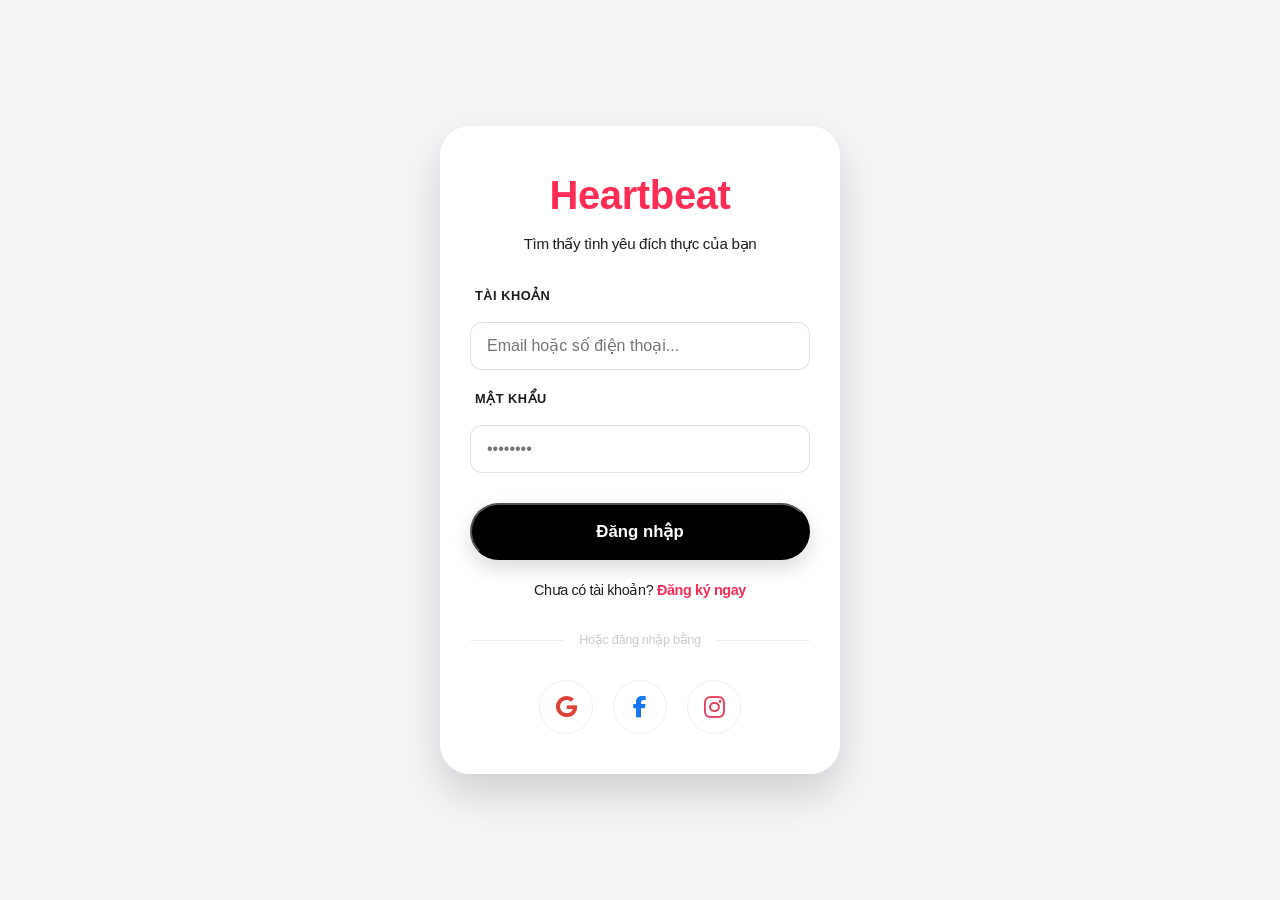
==== commit 4d7514e3: "upgrade ui" ====
--- a/index.html
+++ b/index.html
@@ -3,12 +3,13 @@
 <head>
   <meta charset="UTF-8" />
   <meta name="viewport" content="width=device-width, initial-scale=1.0" />
-  <title>Heartbeat  – Tìm kiếm tình yêu</title>
-  <meta name="description" content="Heartbeat  – Ứng dụng hẹn hò hiện đại, kết nối những trái tim đơn độc." />
+  <title>Heartbeat – Precision Dating</title>
+  <meta name="description" content="Heartbeat – A masterclass in controlled cinematic dating inspired by precision engineering." />
   <link rel="preconnect" href="https://fonts.googleapis.com" />
   <link rel="preconnect" href="https://fonts.gstatic.com" crossorigin />
   <link href="https://fonts.googleapis.com/css2?family=Inter:wght@300;400;500;600;700;800&display=swap" rel="stylesheet" />
-  <meta name="theme-color" content="#ffffff" />
+  <meta name="theme-color" content="#f1f1f2" />
+  <link rel="stylesheet" href="https://cdnjs.cloudflare.com/ajax/libs/font-awesome/6.5.1/css/all.min.css" />
   <link rel="stylesheet" href="asset/style.css" />
 </head>
 <body>
@@ -30,6 +31,14 @@
       <button class="nav-btn active" id="nav-swipe" title="Khám phá">
         <svg viewBox="0 0 24 24"><path d="M12 21.593c-5.63-5.539-11-10.297-11-14.402 0-3.791 3.068-5.191 5.281-5.191 1.312 0 4.151.501 5.719 4.457 1.59-3.968 4.464-4.447 5.726-4.447 2.54 0 5.274 1.621 5.274 5.181 0 4.069-5.136 8.625-11 14.402z"/></svg>
         <span>Khám phá</span>
+      </button>
+      <button class="nav-btn" id="nav-feed" title="Bảng tin">
+        <svg viewBox="0 0 24 24"><path d="M4 6h16V4H4c-1.1 0-2 .9-2 2v11H0v3h24v-3h-2V6c0-1.1-.9-2-2-2h-3V2h-2v2h-4V2h-2v2H4V2H2v4h2zm16 11H4V6h16v11z"/></svg>
+        <span>Bảng tin</span>
+      </button>
+      <button class="nav-btn" id="nav-checkin" title="Điểm danh">
+        <svg viewBox="0 0 24 24"><path d="M19 3h-1V1h-2v2H8V1H6v2H5c-1.11 0-1.99.9-1.99 2L3 19c0 1.1.89 2 2 2h14c1.1 0 2-.9 2-2V5c0-1.1-.9-2-2-2zm0 16H5V8h14v11zM7 10h5v5H7z"/></svg>
+        <span>Điểm danh</span>
       </button>
       <button class="nav-btn" id="nav-matches" title="Kết nối">
         <svg viewBox="0 0 24 24"><path d="M12 22c1.1 0 2-.9 2-2h-4c0 1.1.9 2 2 2zm6-6v-5c0-3.07-1.64-5.64-4.5-6.32V4c0-.83-.67-1.5-1.5-1.5s-1.5.67-1.5 1.5v.68C7.63 5.36 6 7.92 6 11v5l-2 2v1h16v-1l-2-2z"/></svg>
@@ -45,6 +54,14 @@
         <svg viewBox="0 0 24 24"><path d="M20.5 3l-5.5 2-6-2-5.5 2A1 1 0 0 0 3 5.9V20a1 1 0 0 0 1.36.94L9 19l6 2 5.5-2A1 1 0 0 0 21 18.1V4a1 1 0 0 0-.5-.87zM10 5.47l4 1.33v11.73l-4-1.33V5.47z"/></svg>
         <span>Map Heat</span>
       </button>
+      <button class="nav-btn" id="nav-schedule" title="Lên lịch hẹn">
+        <svg viewBox="0 0 24 24"><path d="M11.99 2C6.47 2 2 6.48 2 12s4.47 10 9.99 10C17.52 22 22 17.52 22 12S17.52 2 11.99 2zM12 20c-4.42 0-8-3.58-8-8s3.58-8 8-8 8 3.58 8 8-3.58 8-8 8zm.5-13H11v6l5.25 3.15.75-1.23-4.5-2.67z"/></svg>
+        <span>Lên lịch hẹn</span>
+      </button>
+      <button class="nav-btn" id="nav-cart" title="Giỏ hàng">
+        <svg viewBox="0 0 24 24"><path d="M7 18c-1.1 0-1.99.9-1.99 2S5.9 22 7 22s2-.9 2-2-.9-2-2-2zM1 2v2h2l3.6 7.59-1.35 2.45c-.16.28-.25.61-.25.96 0 1.1.9 2 2 2h12v-2H7.42c-.14 0-.25-.11-.25-.25l.03-.12.9-1.63h7.45c.75 0 1.41-.41 1.75-1.03l3.58-6.49c.08-.14.12-.31.12-.48 0-.55-.45-1-1-1H5.21l-.94-2H1zm16 16c-1.1 0-1.99.9-1.99 2s.89 2 1.99 2 2-.9 2-2-.9-2-2-2z"/></svg>
+        <span>Giỏ hàng</span>
+      </button>
       <button class="nav-btn" id="nav-profile" title="Hồ sơ">
         <svg viewBox="0 0 24 24"><path d="M12 12c2.7 0 5-2.3 5-5s-2.3-5-5-5-5 2.3-5 5 2.3 5 5 5zm0 2c-3.3 0-10 1.7-10 5v2h20v-2c0-3.3-6.7-5-10-5z"/></svg>
         <span>Hồ sơ</span>
@@ -56,6 +73,12 @@
     </nav>
 
     <div class="sidebar-footer">
+      <!-- Logout Button (NEW) -->
+      <div class="logout-row" id="btn-logout-sidebar">
+        <svg viewBox="0 0 24 24"><path d="M13 3h-2v10h2V3zm4.83 2.17l-1.42 1.42C17.99 7.86 19 9.81 19 12c0 3.87-3.13 7-7 7s-7-3.13-7-7c0-2.19 1.01-4.14 2.58-5.42L6.17 5.17C4.23 6.82 3 9.26 3 12c0 4.97 4.03 9 9 9s9-4.03 9-9c0-2.74-1.23-5.18-3.17-6.83z"/></svg>
+        <span>Đăng xuất</span>
+      </div>
+
       <!-- Dark mode toggle -->
       <div class="theme-toggle-row" id="theme-toggle-row">
         <div class="theme-label">
@@ -80,22 +103,58 @@
   <!-- ===== MAIN CONTENT ===== -->
   <main id="main-content">
 
+    <!-- ========== VIEW: LOGIN (Entry Point) ========== -->
+    <section id="view-login" class="view active">
+      <div class="login-card">
+        <div class="login-logo">Heartbeat</div>
+        <p class="login-subtitle">Tìm thấy tình yêu đích thực của bạn</p>
+        
+        <form class="login-form" id="login-form">
+          <div class="form-group">
+            <label>Tài khoản</label>
+            <input type="text" id="login-username" placeholder="Email hoặc số điện thoại...">
+          </div>
+          <div class="form-group">
+            <label>Mật khẩu</label>
+            <input type="password" id="login-password" placeholder="••••••••">
+          </div>
+          <button type="submit" class="login-btn">Đăng nhập</button>
+        </form>
+
+        <p class="register-link">Chưa có tài khoản? <a href="#">Đăng ký ngay</a></p>
+
+        <div class="login-divider"><span>Hoặc đăng nhập bằng</span></div>
+
+        <div class="social-login">
+          <button class="social-btn google" onclick="handleSocialLogin('google')">
+            <i class="fa-brands fa-google" style="font-size: 22px;"></i>
+          </button>
+          <button class="social-btn fb" onclick="handleSocialLogin('facebook')">
+            <i class="fa-brands fa-facebook-f" style="font-size: 22px;"></i>
+          </button>
+          <button class="social-btn ig" onclick="handleSocialLogin('instagram')">
+            <i class="fa-brands fa-instagram" style="font-size: 24px;"></i>
+          </button>
+        </div>
+      </div>
+    </section>
+
     <!-- ========== VIEW: SWIPE ========== -->
-    <section id="view-swipe" class="view active">
+    <section id="view-swipe" class="view">
       <div class="swipe-inner">
 
-      <div class="swipe-header">
-        <button class="icon-btn sidebar-toggle mobile-only" title="Menu">
+      <header class="unified-mobile-header">
+        <button class="icon-btn sidebar-toggle" title="Menu">
           <svg viewBox="0 0 24 24"><path d="M3 18h18v-2H3v2zm0-5h18v-2H3v2zm0-7v2h18V6H3z"/></svg>
         </button>
-        <h1 class="swipe-title">Khám phá</h1>
-        <div class="swipe-filters">
+        <h1 class="header-title">Khám phá</h1>
+        <div class="header-actions">
           <button class="filter-btn" id="btn-filter">
             <svg viewBox="0 0 24 24"><path d="M3 18h6v-2H3v2zM3 6v2h18V6H3zm0 7h12v-2H3v2z"/></svg>
             Bộ lọc
           </button>
         </div>
-      </div>
+      </header>
 
       <div class="card-stack-wrapper">
         <div id="card-stack" class="card-stack"></div>
@@ -128,7 +187,7 @@
       <!-- Empty state -->
       <div id="empty-state" class="empty-state hidden">
         <div class="empty-icon">
-          <svg viewBox="0 0 24 24" width="56" height="56" fill="#D2D2D7"><path d="M12 21.593c-5.63-5.539-11-10.297-11-14.402 0-3.791 3.068-5.191 5.281-5.191 1.312 0 4.151.501 5.719 4.457 1.59-3.968 4.464-4.447 5.726-4.447 2.54 0 5.274 1.621 5.274 5.181 0 4.069-5.136 8.625-11 14.402z"/></svg>
+          <svg viewBox="0 0 24 24" width="56" height="56" fill="var(--accent)"><path d="M12 21.593c-5.63-5.539-11-10.297-11-14.402 0-3.791 3.068-5.191 5.281-5.191 1.312 0 4.151.501 5.719 4.457 1.59-3.968 4.464-4.447 5.726-4.447 2.54 0 5.274 1.621 5.274 5.181 0 4.069-5.136 8.625-11 14.402z"/></svg>
         </div>
         <h2>Hết hồ sơ rồi!</h2>
         <p>Bạn đã xem hết mọi người trong khu vực. Mở rộng phạm vi tìm kiếm?</p>
@@ -143,7 +202,7 @@
             <p class="footer-bio">Kết nối những trái tim chân thành. Tìm thấy tình yêu đích thực trong từng khoảnh khắc.</p>
             <div class="social-links">
               <a href="https://www.facebook.com/phuong.anh.343123" class="social-icon fb"><svg viewBox="0 0 24 24"><path d="M18 2h-3a5 5 0 00-5 5v3H7v4h3v8h4v-8h3l1-4h-4V7a1 1 0 011-1h3z"/></svg></a>
-              <a href="https://www.instagram.com/ph.anhthere_/" class="social-icon ig"><svg viewBox="0 0 24 24" fill="none" stroke="currentColor" stroke-width="2"><rect x="2" y="2" width="20" height="20" rx="5" ry="5"></rect><path d="M16 11.37A4 4 0 1112.63 8 4 4 0 0116 11.37z"></path><line x1="17.5" y1="6.5" x2="17.51" y2="6.5"></line></svg></a>
+              <a href="https://www.instagram.com/ph.anhthere_/" class="social-icon ig"><svg viewBox="0 0 24 24"><path d="M12 2.163c3.204 0 3.584.012 4.85.07 3.252.148 4.771 1.691 4.919 4.919.058 1.265.069 1.645.069 4.849 0 3.205-.012 3.584-.069 4.849-.149 3.225-1.664 4.771-4.919 4.919-1.266.058-1.644.07-4.85.07-3.204 0-3.584-.012-4.849-.07-3.26-.149-4.771-1.699-4.919-4.92-.058-1.265-.07-1.644-.07-4.849 0-3.204.013-3.583.07-4.849.149-3.227 1.664-4.771 4.919-4.919 1.266-.057 1.645-.069 4.849-.069zm0-2.163c-3.259 0-3.667.014-4.947.072-4.358.2-6.78 2.618-6.98 6.98-.059 1.281-.073 1.689-.073 4.948 0 3.259.014 3.668.072 4.948.2 4.358 2.618 6.78 6.98 6.98 1.281.058 1.689.072 4.948.072 3.259 0 3.668-.014 4.948-.072 4.354-.2 6.782-2.618 6.979-6.98.059-1.28.073-1.689.073-4.948 0-3.259-.014-3.667-.072-4.947-.196-4.354-2.617-6.78-6.979-6.98-1.281-.059-1.69-.073-4.949-.073zm0 5.838c-3.403 0-6.162 2.759-6.162 6.162s2.759 6.163 6.162 6.163 6.162-2.759 6.162-6.163c0-3.403-2.759-6.162-6.162-6.162zm0 10.162c-2.209 0-4-1.79-4-4 0-2.209 1.791-4 4-4s4 1.791 4 4c0 2.21-1.791 4-4 4zm6.406-11.845c-.796 0-1.441.645-1.441 1.44s.645 1.44 1.441 1.44c.795 0 1.439-.645 1.439-1.44s-.644-1.44-1.439-1.44z" fill="currentColor"/></svg></a>
               <a href="#" class="social-icon x"><svg viewBox="0 0 24 24"><path d="M18.244 2.25h3.308l-7.227 8.26 8.502 11.24H16.17l-5.214-6.817L4.99 21.75H1.68l7.73-8.835L1.254 2.25H8.08l4.713 6.231 5.45-6.231zm-1.161 17.52h1.833L7.084 4.126H5.117L17.083 19.77z"/></svg></a>
             </div>
           </div>
@@ -162,76 +221,554 @@
       </footer>
 
       </div><!-- /.swipe-inner -->
+    </section>
+
+    <!-- ========== PAGE: FEED (Threads Style) ========== -->
+    <section id="view-feed" class="view">
+      <header class="unified-mobile-header">
+        <button class="icon-btn sidebar-toggle" title="Menu">
+          <svg viewBox="0 0 24 24"><path d="M3 18h18v-2H3v2zm0-5h18v-2H3v2zm0-7v2h18V6H3z"/></svg>
+        </button>
+        <h1 class="header-title">Bảng tin</h1>
+        <div class="header-actions">
+          <button class="icon-btn" onclick="switchView('profile')">
+            <svg viewBox="0 0 24 24"><path d="M12 12c2.7 0 5-2.3 5-5s-2.3-5-5-5-5 2.3-5 5 2.3 5 5 5zm0 2c-3.3 0-10 1.7-10 5v2h20v-2c0-3.3-6.7-5-10-5z"/></svg>
+          </button>
+        </div>
+      </header>
+      <div id="feed-container" class="feed-container">
+        <!-- New Post Composer -->
+        <div class="feed-composer" id="feed-composer-trigger">
+          <div class="composer-avatar"></div>
+          <div class="composer-body">
+            <div class="composer-placeholder-input">Bạn đang nghĩ gì?</div>
+          </div>
+        </div>
+
+        <!-- Feed List -->
+        <div id="feed-list" class="feed-list">
+          <!-- JS Populated -->
+        </div>
+      </div>
+
+      <!-- Unified Footer -->
+      <footer class="main-footer">
+        <div class="footer-grid">
+          <div class="footer-col about-col">
+            <h4 class="footer-logo">Heartbeat</h4>
+            <p class="footer-bio">Kết nối những trái tim chân thành. Tìm thấy tình yêu đích thực trong từng khoảnh khắc.</p>
+            <div class="social-links">
+              <a href="https://www.facebook.com/phuong.anh.343123" class="social-icon fb"><svg viewBox="0 0 24 24"><path d="M18 2h-3a5 5 0 00-5 5v3H7v4h3v8h4v-8h3l1-4h-4V7a1 1 0 011-1h3z"/></svg></a>
+              <a href="https://www.instagram.com/ph.anhthere_/" class="social-icon ig"><svg viewBox="0 0 24 24"><path d="M12 2.163c3.204 0 3.584.012 4.85.07 3.252.148 4.771 1.691 4.919 4.919.058 1.265.069 1.645.069 4.849 0 3.205-.012 3.584-.069 4.849-.149 3.225-1.664 4.771-4.919 4.919-1.266.058-1.644.07-4.85.07-3.204 0-3.584-.012-4.849-.07-3.26-.149-4.771-1.699-4.919-4.92-.058-1.265-.07-1.644-.07-4.849 0-3.204.013-3.583.07-4.849.149-3.227 1.664-4.771 4.919-4.919 1.266-.057 1.645-.069 4.849-.069zm0-2.163c-3.259 0-3.667.014-4.947.072-4.358.2-6.78 2.618-6.98 6.98-.059 1.281-.073 1.689-.073 4.948 0 3.259.014 3.668.072 4.948.2 4.358 2.618 6.78 6.98 6.98 1.281.058 1.689.072 4.948.072 3.259 0 3.668-.014 4.948-.072 4.354-.2 6.782-2.618 6.979-6.98.059-1.28.073-1.689.073-4.948 0-3.259-.014-3.667-.072-4.947-.196-4.354-2.617-6.78-6.979-6.98-1.281-.059-1.69-.073-4.949-.073zm0 5.838c-3.403 0-6.162 2.759-6.162 6.162s2.759 6.163 6.162 6.163 6.162-2.759 6.162-6.163c0-3.403-2.759-6.162-6.162-6.162zm0 10.162c-2.209 0-4-1.79-4-4 0-2.209 1.791-4 4-4s4 1.791 4 4c0 2.21-1.791 4-4 4zm6.406-11.845c-.796 0-1.441.645-1.441 1.44s.645 1.44 1.441 1.44c.795 0 1.439-.645 1.439-1.44s-.644-1.44-1.439-1.44z" fill="currentColor"/></svg></a>
+              <a href="#" class="social-icon x"><svg viewBox="0 0 24 24"><path d="M18.244 2.25h3.308l-7.227 8.26 8.502 11.24H16.17l-5.214-6.817L4.99 21.75H1.68l7.73-8.835L1.254 2.25H8.08l4.713 6.231 5.45-6.231zm-1.161 17.52h1.833L7.084 4.126H5.117L17.083 19.77z"/></svg></a>
+            </div>
+          </div>
+          <div class="footer-col">
+            <h5>Khám phá</h5>
+            <ul><li><a href="#">Về chúng tôi</a></li><li><a href="#">An toàn</a></li><li><a href="#">Blog</a></li></ul>
+          </div>
+          <div class="footer-col">
+            <h5>Pháp lý</h5>
+            <ul><li><a href="#">Điều khoản</a></li><li><a href="#">Bảo mật</a></li><li><a href="#">Liên hệ</a></li></ul>
+          </div>
+        </div>
+        <div class="footer-bottom">
+          <p>© 2026 Heartbeat . Made with ❤️ in Vietnam.</p>
+        </div>
+      </footer>
+    </section>
+
+    <!-- ========== PAGE: CHECK-IN (Rewards) ========== -->
+    <section id="view-checkin" class="view">
+      <header class="unified-mobile-header">
+        <button class="icon-btn sidebar-toggle" title="Menu">
+          <svg viewBox="0 0 24 24"><path d="M3 18h18v-2H3v2zm0-5h18v-2H3v2zm0-7v2h18V6H3z"/></svg>
+        </button>
+        <h1 class="header-title">Điểm danh</h1>
+        <div class="header-actions">
+          <button class="icon-btn" onclick="switchView('profile')">
+            <svg viewBox="0 0 24 24"><path d="M12 12c2.7 0 5-2.3 5-5s-2.3-5-5-5-5 2.3-5 5 2.3 5 5 5zm0 2c-3.3 0-10 1.7-10 5v2h20v-2c0-3.3-6.7-5-10-5z"/></svg>
+          </button>
+        </div>
+      </header>
+      <div class="checkin-container">
+        <div class="checkin-header">
+          <div class="checkin-header-text">
+            <h1>Điểm danh hàng tháng</h1>
+            <p>Thu thập Xu mỗi ngày để đổi lấy các ưu đãi đặc biệt!</p>
+          </div>
+          <div class="points-badge">
+            <span class="pts-label">Xu tích lũy</span>
+            <span class="pts-value" id="user-coins">0</span>
+          </div>
+        </div>
+
+        <div class="checkin-main-layout">
+          <div class="checkin-left-col">
+            <div class="monthly-grid" id="streak-grid">
+              <!-- JS Populated 30 Days -->
+            </div>
+
+            <div id="checkin-action-area" class="checkin-action-area">
+              <button class="btn-primary claim-btn" id="btn-claim-today">Điểm danh ngày mới</button>
+              <div id="checkin-completed-msg" class="checkin-status-msg hidden">
+                <span class="status-icon"><i class="fa-solid fa-circle-check"></i></span> Bạn đã nhận Xu hôm nay
+              </div>
+            </div>
+          </div>
+
+          <div class="checkin-right-col">
+            <div class="voucher-store">
+              <h3>Cửa hàng Voucher</h3>
+              <p class="voucher-sub">Đổi Xu để nhận mã giảm giá Apple Services & Combo hẹn hò</p>
+              <div class="voucher-list" id="voucher-list">
+                <!-- JS Populated Vouchers -->
+              </div>
+            </div>
+          </div>
+        </div>
+      </div>
+
+      <!-- Unified Footer -->
+      <footer class="main-footer">
+        <div class="footer-grid">
+          <div class="footer-col about-col">
+            <h4 class="footer-logo">Heartbeat</h4>
+            <p class="footer-bio">Kết nối những trái tim chân thành. Tìm thấy tình yêu đích thực trong từng khoảnh khắc.</p>
+            <div class="social-links">
+              <a href="https://www.facebook.com/phuong.anh.343123" class="social-icon fb"><svg viewBox="0 0 24 24"><path d="M18 2h-3a5 5 0 00-5 5v3H7v4h3v8h4v-8h3l1-4h-4V7a1 1 0 011-1h3z"/></svg></a>
+              <a href="https://www.instagram.com/ph.anhthere_/" class="social-icon ig"><svg viewBox="0 0 24 24"><path d="M12 2.163c3.204 0 3.584.012 4.85.07 3.252.148 4.771 1.691 4.919 4.919.058 1.265.069 1.645.069 4.849 0 3.205-.012 3.584-.069 4.849-.149 3.225-1.664 4.771-4.919 4.919-1.266.058-1.644.07-4.85.07-3.204 0-3.584-.012-4.849-.07-3.26-.149-4.771-1.699-4.919-4.92-.058-1.265-.07-1.644-.07-4.849 0-3.204.013-3.583.07-4.849.149-3.227 1.664-4.771 4.919-4.919 1.266-.057 1.645-.069 4.849-.069zm0-2.163c-3.259 0-3.667.014-4.947.072-4.358.2-6.78 2.618-6.98 6.98-.059 1.281-.073 1.689-.073 4.948 0 3.259.014 3.668.072 4.948.2 4.358 2.618 6.78 6.98 6.98 1.281.058 1.689.072 4.948.072 3.259 0 3.668-.014 4.948-.072 4.354-.2 6.782-2.618 6.979-6.98.059-1.28.073-1.689.073-4.948 0-3.259-.014-3.667-.072-4.947-.196-4.354-2.617-6.78-6.979-6.98-1.281-.059-1.69-.073-4.949-.073zm0 5.838c-3.403 0-6.162 2.759-6.162 6.162s2.759 6.163 6.162 6.163 6.162-2.759 6.162-6.163c0-3.403-2.759-6.162-6.162-6.162zm0 10.162c-2.209 0-4-1.79-4-4 0-2.209 1.791-4 4-4s4 1.791 4 4c0 2.21-1.791 4-4 4zm6.406-11.845c-.796 0-1.441.645-1.441 1.44s.645 1.44 1.441 1.44c.795 0 1.439-.645 1.439-1.44s-.644-1.44-1.439-1.44z" fill="currentColor"/></svg></a>
+              <a href="#" class="social-icon x"><svg viewBox="0 0 24 24"><path d="M18.244 2.25h3.308l-7.227 8.26 8.502 11.24H16.17l-5.214-6.817L4.99 21.75H1.68l7.73-8.835L1.254 2.25H8.08l4.713 6.231 5.45-6.231zm-1.161 17.52h1.833L7.084 4.126H5.117L17.083 19.77z"/></svg></a>
+            </div>
+          </div>
+          <div class="footer-col">
+            <h5>Khám phá</h5>
+            <ul><li><a href="#">Về chúng tôi</a></li><li><a href="#">An toàn</a></li><li><a href="#">Blog</a></li></ul>
+          </div>
+          <div class="footer-col">
+            <h5>Pháp lý</h5>
+            <ul><li><a href="#">Điều khoản</a></li><li><a href="#">Bảo mật</a></li><li><a href="#">Liên hệ</a></li></ul>
+          </div>
+        </div>
+        <div class="footer-bottom">
+          <p>© 2026 Heartbeat . Made with ❤️ in Vietnam.</p>
+        </div>
+      </footer>
+    </section>
+
+    <!-- ========== VIEW: SCHEDULE ========== -->
+    <section id="view-schedule" class="view">
+      <div class="schedule-inner">
+        <header class="unified-mobile-header">
+          <button class="icon-btn sidebar-toggle" title="Menu">
+            <svg viewBox="0 0 24 24"><path d="M3 18h18v-2H3v2zm0-5h18v-2H3v2zm0-7v2h18V6H3z"/></svg>
+          </button>
+          <h1 class="header-title">Lên lịch hẹn</h1>
+          <div class="header-actions"></div>
+        </header>
+        <div class="section-header">
+           <h1>Lên lịch hẹn</h1>
+           <p class="section-sub">Chọn đối tượng, ngày và giờ cho buổi hẹn hò hoàn hảo</p>
+        </div>
+        
+        <div class="schedule-config-card">
+          <div class="form-group">
+            <label>Bạn muộn hẹn hò với ai?</label>
+            <select id="schedule-partner-select" class="apple-select">
+              <!-- JS populated -->
+            </select>
+          </div>
+        </div>
+        
+        <div class="schedule-layout">
+          <div class="calendar-card">
+            <div class="calendar-header">
+              <button class="cal-btn">&lt;</button>
+              <h3>Tháng 4, 2026</h3>
+              <button class="cal-btn">&gt;</button>
+            </div>
+            <div class="calendar-grid" id="calendar-grid">
+              <!-- JS populated mockup -->
+            </div>
+          </div>
+          
+          <div class="time-picker-card">
+            <h3>Chọn giờ</h3>
+            <div class="time-slots" id="time-slots">
+              <button class="time-slot active">19:00</button>
+              <button class="time-slot">19:30</button>
+              <button class="time-slot">20:00</button>
+              <button class="time-slot">20:30</button>
+              <button class="time-slot">21:00</button>
+              <button class="time-slot">21:30</button>
+            </div>
+          </div>
+        </div>
+        
+        <div class="schedule-cta-wrapper">
+          <button class="btn-primary confirm-btn schedule-cta">Lên lịch hẹn ngay</button>
+        </div>
+      </div>
+
+      <!-- Unified Footer -->
+      <footer class="main-footer">
+        <div class="footer-grid">
+          <div class="footer-col about-col">
+            <h4 class="footer-logo">Heartbeat</h4>
+            <p class="footer-bio">Kết nối những trái tim chân thành. Tìm thấy tình yêu đích thực trong từng khoảnh khắc.</p>
+            <div class="social-links">
+              <a href="https://www.facebook.com/phuong.anh.343123" class="social-icon fb"><svg viewBox="0 0 24 24"><path d="M18 2h-3a5 5 0 00-5 5v3H7v4h3v8h4v-8h3l1-4h-4V7a1 1 0 011-1h3z"/></svg></a>
+              <a href="https://www.instagram.com/ph.anhthere_/" class="social-icon ig"><svg viewBox="0 0 24 24"><path d="M12 2.163c3.204 0 3.584.012 4.85.07 3.252.148 4.771 1.691 4.919 4.919.058 1.265.069 1.645.069 4.849 0 3.205-.012 3.584-.069 4.849-.149 3.225-1.664 4.771-4.919 4.919-1.266.058-1.644.07-4.85.07-3.204 0-3.584-.012-4.849-.07-3.26-.149-4.771-1.699-4.919-4.92-.058-1.265-.07-1.644-.07-4.849 0-3.204.013-3.583.07-4.849.149-3.227 1.664-4.771 4.919-4.919 1.266-.057 1.645-.069 4.849-.069zm0-2.163c-3.259 0-3.667.014-4.947.072-4.358.2-6.78 2.618-6.98 6.98-.059 1.281-.073 1.689-.073 4.948 0 3.259.014 3.668.072 4.948.2 4.358 2.618 6.78 6.98 6.98 1.281.058 1.689.072 4.948.072 3.259 0 3.668-.014 4.948-.072 4.354-.2 6.782-2.618 6.979-6.98.059-1.28.073-1.689.073-4.948 0-3.259-.014-3.667-.072-4.947-.196-4.354-2.617-6.78-6.979-6.98-1.281-.059-1.69-.073-4.949-.073zm0 5.838c-3.403 0-6.162 2.759-6.162 6.162s2.759 6.163 6.162 6.163 6.162-2.759 6.162-6.163c0-3.403-2.759-6.162-6.162-6.162zm0 10.162c-2.209 0-4-1.79-4-4 0-2.209 1.791-4 4-4s4 1.791 4 4c0 2.21-1.791 4-4 4zm6.406-11.845c-.796 0-1.441.645-1.441 1.44s.645 1.44 1.441 1.44c.795 0 1.439-.645 1.439-1.44s-.644-1.44-1.439-1.44z" fill="currentColor"/></svg></a>
+              <a href="#" class="social-icon x"><svg viewBox="0 0 24 24"><path d="M18.244 2.25h3.308l-7.227 8.26 8.502 11.24H16.17l-5.214-6.817L4.99 21.75H1.68l7.73-8.835L1.254 2.25H8.08l4.713 6.231 5.45-6.231zm-1.161 17.52h1.833L7.084 4.126H5.117L17.083 19.77z"/></svg></a>
+            </div>
+          </div>
+          <div class="footer-col">
+            <h5>Khám phá</h5>
+            <ul><li><a href="#">Về chúng tôi</a></li><li><a href="#">An toàn</a></li><li><a href="#">Blog</a></li></ul>
+          </div>
+          <div class="footer-col">
+            <h5>Pháp lý</h5>
+            <ul><li><a href="#">Điều khoản</a></li><li><a href="#">Bảo mật</a></li><li><a href="#">Liên hệ</a></li></ul>
+          </div>
+        </div>
+        <div class="footer-bottom">
+          <p>© 2026 Heartbeat . Made with ❤️ in Vietnam.</p>
+        </div>
+      </footer>
+    </section>
+
+    <!-- ========== VIEW: CART (Dating Combos) ========== -->
+    <section id="view-cart" class="view">
+      <div class="cart-inner" id="cart-inner">
+        <header class="unified-mobile-header">
+          <button class="icon-btn sidebar-toggle" title="Menu">
+            <svg viewBox="0 0 24 24"><path d="M3 18h18v-2H3v2zm0-5h18v-2H3v2zm0-7v2h18V6H3z"/></svg>
+          </button>
+          <h1 class="header-title">Giỏ hàng</h1>
+          <div class="header-actions"></div>
+        </header>
+
+        <div class="cart-header-section">
+          <div class="section-header">
+            <h1>Gói Combo Hẹn Hò</h1>
+            <p class="section-sub">Trải nghiệm những buổi hẹn hò thú vị đã được lên kế hoạch sẵn</p>
+          </div>
+          
+          <div class="cart-nav-pills">
+            <button class="pill-btn active" data-cat="eat">
+              <span class="pill-icon">🍴</span>
+              <span>Đi ăn</span>
+            </button>
+            <button class="pill-btn" data-cat="play">
+              <span class="pill-icon">🎢</span>
+              <span>Đi chơi</span>
+            </button>
+            <button class="pill-btn" data-cat="history">
+              <span class="pill-icon">📜</span>
+              <span>Đơn đã đặt</span>
+            </button>
+          </div>
+        </div>
+
+        <div id="cart-items-grid" class="cart-items-grid">
+          <!-- JS populated Shop Items -->
+        </div>
+
+        <div id="order-history-grid" class="order-history-grid hidden">
+          <!-- JS populated Order History -->
+        </div>
+      </div>
+
+      <!-- Unified Footer -->
+      <footer class="main-footer">
+        <div class="footer-grid">
+          <div class="footer-col about-col">
+            <h4 class="footer-logo">Heartbeat</h4>
+            <p class="footer-bio">Kết nối những trái tim chân thành. Tìm thấy tình yêu đích thực trong từng khoảnh khắc.</p>
+            <div class="social-links">
+              <a href="https://www.facebook.com/phuong.anh.343123" class="social-icon fb"><svg viewBox="0 0 24 24"><path d="M18 2h-3a5 5 0 00-5 5v3H7v4h3v8h4v-8h3l1-4h-4V7a1 1 0 011-1h3z"/></svg></a>
+              <a href="https://www.instagram.com/ph.anhthere_/" class="social-icon ig"><svg viewBox="0 0 24 24"><path d="M12 2.163c3.204 0 3.584.012 4.85.07 3.252.148 4.771 1.691 4.919 4.919.058 1.265.069 1.645.069 4.849 0 3.205-.012 3.584-.069 4.849-.149 3.225-1.664 4.771-4.919 4.919-1.266.058-1.644.07-4.85.07-3.204 0-3.584-.012-4.849-.07-3.26-.149-4.771-1.699-4.919-4.92-.058-1.265-.07-1.644-.07-4.849 0-3.204.013-3.583.07-4.849.149-3.227 1.664-4.771 4.919-4.919 1.266-.057 1.645-.069 4.849-.069zm0-2.163c-3.259 0-3.667.014-4.947.072-4.358.2-6.78 2.618-6.98 6.98-.059 1.281-.073 1.689-.073 4.948 0 3.259.014 3.668.072 4.948.2 4.358 2.618 6.78 6.98 6.98 1.281.058 1.689.072 4.948.072 3.259 0 3.668-.014 4.948-.072 4.354-.2 6.782-2.618 6.979-6.98.059-1.28.073-1.689.073-4.948 0-3.259-.014-3.667-.072-4.947-.196-4.354-2.617-6.78-6.979-6.98-1.281-.059-1.69-.073-4.949-.073zm0 5.838c-3.403 0-6.162 2.759-6.162 6.162s2.759 6.163 6.162 6.163 6.162-2.759 6.162-6.163c0-3.403-2.759-6.162-6.162-6.162zm0 10.162c-2.209 0-4-1.79-4-4 0-2.209 1.791-4 4-4s4 1.791 4 4c0 2.21-1.791 4-4 4zm6.406-11.845c-.796 0-1.441.645-1.441 1.44s.645 1.44 1.441 1.44c.795 0 1.439-.645 1.439-1.44s-.644-1.44-1.439-1.44z" fill="currentColor"/></svg></a>
+              <a href="#" class="social-icon x"><svg viewBox="0 0 24 24"><path d="M18.244 2.25h3.308l-7.227 8.26 8.502 11.24H16.17l-5.214-6.817L4.99 21.75H1.68l7.73-8.835L1.254 2.25H8.08l4.713 6.231 5.45-6.231zm-1.161 17.52h1.833L7.084 4.126H5.117L17.083 19.77z"/></svg></a>
+            </div>
+          </div>
+          <div class="footer-col">
+            <h5>Khám phá</h5>
+            <ul><li><a href="#">Về chúng tôi</a></li><li><a href="#">An toàn</a></li><li><a href="#">Blog</a></li></ul>
+          </div>
+          <div class="footer-col">
+            <h5>Pháp lý</h5>
+            <ul><li><a href="#">Điều khoản</a></li><li><a href="#">Bảo mật</a></li><li><a href="#">Liên hệ</a></li></ul>
+          </div>
+        </div>
+        <div class="footer-bottom">
+          <p>© 2026 Heartbeat . Made with ❤️ in Vietnam.</p>
+        </div>
+      </footer>
+    </section>
+
+    <!-- ========== PAGE: CHECKOUT ========== -->
+    <section id="view-checkout" class="view">
+      <div class="checkout-container">
+        <div class="checkout-header">
+          <button class="back-btn-minimal" onclick="switchView('cart')">
+            <svg viewBox="0 0 24 24"><path d="M20 11H7.83l5.59-5.59L12 4l-8 8 8 8 1.41-1.41L7.83 13H20v-2z"/></svg>
+            Quay lại
+          </button>
+          <h1>Thanh toán</h1>
+        </div>
+
+        <div class="checkout-grid">
+          <div class="checkout-form-section">
+            <div class="apple-card checkout-card">
+              <h3>Thông tin người mua</h3>
+              <div class="apple-form">
+                <div class="form-row">
+                  <div class="form-group">
+                    <label>Họ và tên</label>
+                    <input type="text" placeholder="Nguyễn Văn A" id="checkout-name" value="Phạm Minh">
+                  </div>
+                  <div class="form-group">
+                    <label>Số điện thoại</label>
+                    <input type="tel" placeholder="090 123 4567" id="checkout-phone" value="0987333666">
+                  </div>
+                </div>
+                <div class="form-group">
+                  <label>Email</label>
+                  <input type="email" placeholder="email@example.com" id="checkout-email" value="minh.p@heartbeat.vn">
+                </div>
+                <div class="form-group">
+                  <label>Ghi chú cho buổi hẹn</label>
+                  <textarea placeholder="Nhắn nhủ gì đó cho chúng tôi..." id="checkout-note"></textarea>
+                </div>
+              </div>
+            </div>
+
+            <div class="apple-card checkout-card">
+              <h3>Phương thức thanh toán</h3>
+              <div class="payment-methods">
+                <div class="payment-method active" id="pay-card" onclick="setPaymentMethod('card')">
+                  <div class="pay-icon">💳</div>
+                  <span>Thẻ ngân hàng</span>
+                </div>
+                <div class="payment-method" id="pay-qr" onclick="setPaymentMethod('qr')">
+                  <div class="pay-icon">📱</div>
+                  <span>Quét mã QR</span>
+                </div>
+              </div>
+
+              <!-- Card Payment UI -->
+              <div id="payment-card-ui" class="payment-ui">
+                <div class="card-mockup">
+                  <div class="card-chip"></div>
+                  <div class="card-number-display">•••• •••• •••• 8888</div>
+                  <div class="card-footer-display">
+                    <span class="card-holder-display">PHAM MINH</span>
+                    <span class="card-exp-display">12/28</span>
+                  </div>
+                </div>
+                <div class="apple-form">
+                  <div class="form-group">
+                    <label>Số thẻ</label>
+                    <input type="text" placeholder="1234 5678 9101 1121" value="4829 1122 3344 8888">
+                  </div>
+                  <div class="form-row">
+                    <div class="form-group">
+                      <label>Ngày hết hạn</label>
+                      <input type="text" placeholder="MM/YY" value="12/28">
+                    </div>
+                    <div class="form-group">
+                      <label>CVV</label>
+                      <input type="text" placeholder="•••" value="999">
+                    </div>
+                  </div>
+                </div>
+              </div>
+
+              <!-- QR Payment UI -->
+              <div id="payment-qr-ui" class="payment-ui hidden">
+                <div class="qr-container">
+                  <div class="qr-code-placeholder" id="checkout-qr-code">
+                    <img src="https://api.qrserver.com/v1/create-qr-code/?size=200x200&data=HeartbeatPayment" alt="QR Code">
+                  </div>
+                  <div class="qr-instructions">
+                    <p>Quét mã để thanh toán qua App Ngân hàng hoặc Ví điện tử</p>
+                    <div class="bank-details">
+                      <div><strong>Ngân hàng:</strong> Techcombank</div>
+                      <div><strong>Chủ TK:</strong> HEARTBEAT APP</div>
+                      <div><strong>Số TK:</strong> 1903 8888 8888</div>
+                    </div>
+                  </div>
+                </div>
+              </div>
+            </div>
+          </div>
+
+          <div class="checkout-summary-section">
+            <div class="apple-card summary-card">
+              <h3>Tóm tắt đơn hàng</h3>
+              <div id="checkout-order-item" class="order-item-summary">
+                <!-- Selected combo details -->
+              </div>
+
+              <div class="promo-section">
+                <input type="text" id="promo-code" placeholder="Mã giảm giá">
+                <button class="btn-secondary apply-btn" onclick="applyPromoCode()">Áp dụng</button>
+              </div>
+
+              <div class="summary-divider"></div>
+              <div class="summary-line">
+                <span>Tạm tính</span>
+                <span id="summary-subtotal">0đ</span>
+              </div>
+              <div id="discount-line" class="summary-line hidden">
+                <span>Giảm giá</span>
+                <span id="summary-discount" class="discount-text">-0đ</span>
+              </div>
+              <div class="summary-line">
+                <span>Phí dịch vụ</span>
+                <span class="free-text">Miễn phí</span>
+              </div>
+              <div class="summary-line total">
+                <span>Tổng cộng</span>
+                <span id="summary-total">0đ</span>
+              </div>
+              <button class="btn-primary pay-btn" id="btn-final-pay" onclick="processPayment()">Thanh toán ngay</button>
+            </div>
+          </div>
+        </div>
+      </div>
     </section>
 
     <!-- ========== VIEW: MAP HEAT DATING ========== -->
     <section id="view-heatmap" class="view">
       <div class="heatmap-page">
-        <div class="mobile-header mobile-only">
+        <header class="unified-mobile-header">
           <button class="icon-btn sidebar-toggle" title="Menu">
             <svg viewBox="0 0 24 24"><path d="M3 18h18v-2H3v2zm0-5h18v-2H3v2zm0-7v2h18V6H3z"/></svg>
           </button>
-          <h1 class="swipe-title">Map Heat Dating</h1>
-        </div>
+          <h1 class="header-title">Mission Control</h1>
+          <div class="header-actions"></div>
+        </header>
 
         <div class="section-header heatmap-header">
-          <h1>Map Heat Dating</h1>
-          <p class="section-sub">Xem khu vực đang có nhiều người tương hợp gần bạn</p>
+          <div class="header-main-title">
+            <h1>Mission Control</h1>
+            <p class="section-sub">Network Data & Area Vibrancy Monitor</p>
+          </div>
+          <div class="heatmap-global-stats mobile-hide">
+            <div class="g-stat">
+              <span class="g-label">Active Nodes</span>
+              <span class="g-val">32/32</span>
+            </div>
+            <div class="g-stat">
+              <span class="g-label">Total Presence</span>
+              <span class="g-val">1,248</span>
+            </div>
+            <div class="g-stat highlight">
+              <span class="g-label">Peak Intensity</span>
+              <span class="g-val">98%</span>
+            </div>
+          </div>
         </div>
 
         <div class="heatmap-content">
-          <div class="heatmap-card">
-            <div class="heatmap-legend">
-              <span>Mật độ thấp</span>
-              <div class="legend-bar"></div>
-              <span>Mật độ cao</span>
-            </div>
-            <div id="heatmap-grid" class="heatmap-grid"></div>
+          <div class="heatmap-main-view">
+            <div class="heatmap-card console-box">
+              <!-- Technical Overlays -->
+              <div class="console-bracket br-tl"></div>
+              <div class="console-bracket br-tr"></div>
+              <div class="console-bracket br-bl"></div>
+              <div class="console-bracket br-br"></div>
+              <div class="map-grid-bg topographic"></div>
+              
+              <div class="heatmap-legend">
+                <span>Low Activity</span>
+                <div class="legend-bar"></div>
+                <span>Critical Density</span>
+              </div>
+              
+              <div id="heatmap-grid" class="heatmap-grid"></div>
+              
+              <!-- Console Footer Overlay -->
+              <div class="console-footer-info">
+                 <span>SCANNING SECTOR 01-A ... READY</span>
+                 <span class="blinking-cursor">_</span>
+              </div>
+            </div>
           </div>
 
           <div class="heatmap-side">
-            <div class="heatmap-stats-card">
-              <h3>Khu vực nổi bật</h3>
+            <!-- Sidebar Monitor 1: Hotspots -->
+            <div class="heatmap-stats-card glass-panel">
+              <h3><i class="fa-solid fa-fire-flame-curved"></i> High-Energy Sectors</h3>
               <div id="heatmap-hotspot-list" class="hotspot-list"></div>
             </div>
-          </div>
-        </div>
+            
+            <!-- Sidebar Monitor 2: Live Activity (Desktop Only) -->
+
+        </div>
+
+        <!-- Unified Footer -->
+        <footer class="main-footer">
+          <div class="footer-grid">
+            <div class="footer-col about-col">
+              <h4 class="footer-logo">Heartbeat</h4>
+              <p class="footer-bio">Kết nối những trái tim chân thành. Tìm thấy tình yêu đích thực trong từng khoảnh khắc.</p>
+              <div class="social-links">
+                <a href="https://www.facebook.com/phuong.anh.343123" class="social-icon fb"><svg viewBox="0 0 24 24"><path d="M18 2h-3a5 5 0 00-5 5v3H7v4h3v8h4v-8h3l1-4h-4V7a1 1 0 011-1h3z"/></svg></a>
+                <a href="https://www.instagram.com/ph.anhthere_/" class="social-icon ig"><svg viewBox="0 0 24 24"><path d="M12 2.163c3.204 0 3.584.012 4.85.07 3.252.148 4.771 1.691 4.919 4.919.058 1.265.069 1.645.069 4.849 0 3.205-.012 3.584-.069 4.849-.149 3.225-1.664 4.771-4.919 4.919-1.266.058-1.644.07-4.85.07-3.204 0-3.584-.012-4.849-.07-3.26-.149-4.771-1.699-4.919-4.92-.058-1.265-.07-1.644-.07-4.849 0-3.204.013-3.583.07-4.849.149-3.227 1.664-4.771 4.919-4.919 1.266-.057 1.645-.069 4.849-.069zm0-2.163c-3.259 0-3.667.014-4.947.072-4.358.2-6.78 2.618-6.98 6.98-.059 1.281-.073 1.689-.073 4.948 0 3.259.014 3.668.072 4.948.2 4.358 2.618 6.78 6.98 6.98 1.281.058 1.689.072 4.948.072 3.259 0 3.668-.014 4.948-.072 4.354-.2 6.782-2.618 6.979-6.98.059-1.28.073-1.689.073-4.948 0-3.259-.014-3.667-.072-4.947-.196-4.354-2.617-6.78-6.979-6.98-1.281-.059-1.69-.073-4.949-.073zm0 5.838c-3.403 0-6.162 2.759-6.162 6.162s2.759 6.163 6.162 6.163 6.162-2.759 6.162-6.163c0-3.403-2.759-6.162-6.162-6.162zm0 10.162c-2.209 0-4-1.79-4-4 0-2.209 1.791-4 4-4s4 1.791 4 4c0 2.21-1.791 4-4 4zm6.406-11.845c-.796 0-1.441.645-1.441 1.44s.645 1.44 1.441 1.44c.795 0 1.439-.645 1.439-1.44s-.644-1.44-1.439-1.44z" fill="currentColor"/></svg></a>
+                <a href="#" class="social-icon x"><svg viewBox="0 0 24 24"><path d="M18.244 2.25h3.308l-7.227 8.26 8.502 11.24H16.17l-5.214-6.817L4.99 21.75H1.68l7.73-8.835L1.254 2.25H8.08l4.713 6.231 5.45-6.231zm-1.161 17.52h1.833L7.084 4.126H5.117L17.083 19.77z"/></svg></a>
+              </div>
+            </div>
+            <div class="footer-col">
+              <h5>Khám phá</h5>
+              <ul><li><a href="#">Về chúng tôi</a></li><li><a href="#">An toàn</a></li><li><a href="#">Blog</a></li></ul>
+            </div>
+            <div class="footer-col">
+              <h5>Pháp lý</h5>
+              <ul><li><a href="#">Điều khoản</a></li><li><a href="#">Bảo mật</a></li><li><a href="#">Liên hệ</a></li></ul>
+            </div>
+          </div>
+          <div class="footer-bottom">
+            <p>© 2026 Heartbeat . Made with ❤️ in Vietnam.</p>
+          </div>
+        </footer>
       </div>
     </section>
 
     <!-- ========== VIEW: MATCHES ========== -->
     <section id="view-matches" class="view">
       <div class="matches-inner">
-        <div class="mobile-header mobile-only">
+        <header class="unified-mobile-header">
           <button class="icon-btn sidebar-toggle" title="Menu">
             <svg viewBox="0 0 24 24"><path d="M3 18h18v-2H3v2zm0-5h18v-2H3v2zm0-7v2h18V6H3z"/></svg>
           </button>
-          <h1 class="swipe-title">Kết nối</h1>
-        </div>
-
-        <!-- Premium: Liked-you teaser -->
-        <div class="likes-banner">
-        <div class="likes-banner-sparkle">💖</div>
-        <div class="likes-banner-avatars">
-          <div class="liked-avatar-blur" style="background:linear-gradient(135deg,#f093fb,#f5576c)">🌸</div>
-          <div class="liked-avatar-blur" style="background:linear-gradient(135deg,#43e97b,#38f9d7)">🌺</div>
-          <div class="liked-avatar-blur" style="background:linear-gradient(135deg,#fa709a,#fee140)">🦋</div>
-          <div class="liked-avatar-blur" style="background:linear-gradient(135deg,#f7971e,#ffd200)">💎</div>
-        </div>
-        <div class="likes-banner-text" style="flex:1">
-          <h3>14 người đã thích bạn</h3>
-          <p>Nâng cấp Premium để xem<br>ai đang chờ bạn 💝</p>
-          <button class="likes-banner-btn">⭐ Mở khóa ngay</button>
-        </div>
-        <div class="likes-banner-count">+14</div>
-      </div>
-
-      <!-- Matches you have -->
-      <div class="matches-section-label">
-        <h2>Kết nối của bạn</h2>
-        <a>Xem tất cả</a>
-      </div>
-      <div id="matches-grid" class="matches-grid"></div>
+          <h1 class="header-title">Kết nối</h1>
+          <div class="header-actions"></div>
+        </header>
+
+        <div class="matches-header-wrap">
+          <div class="liked-you-banner">
+            <h1 class="banner-typewriter">
+              <div class="type-line line-1">Khám phá ngay</div>
+              <div class="type-line line-2">xem ai đã thích bạn...</div>
+            </h1>
+          </div>
+
+          <div class="search-bar-container">
+            <div class="matches-search-wrap">
+              <svg viewBox="0 0 24 24" width="18" height="18" fill="var(--text-muted)"><path d="M15.5 14h-.79l-.28-.27A6.471 6.471 0 0 0 16 9.5 6.5 6.5 0 1 0 9.5 16c1.61 0 3.09-.59 4.23-1.57l.27.28v.79l5 4.99L20.49 19l-4.99-5zm-6 0C7.01 14 5 11.99 5 9.5S7.01 5 9.5 5 14 7.01 14 9.5 11.99 14 9.5 14z"/></svg>
+              <input type="text" id="matches-search-input" placeholder="Tìm kiếm kết nối...">
+            </div>
+          </div>
+        </div>
+
+        <!-- Matches you have -->
+        <div class="matches-section-label">
+          <h2>Kết nối mới</h2>
+          <a href="#">Xem tất cả</a>
+        </div>
+        <div id="matches-grid" class="matches-grid"></div>
 
       <!-- Suggestions -->
       <div class="matches-section-label">
@@ -249,7 +786,7 @@
             <p class="footer-bio">Kết nối những trái tim chân thành. Tìm thấy tình yêu đích thực trong từng khoảnh khắc.</p>
             <div class="social-links">
               <a href="#" class="social-icon fb"><svg viewBox="0 0 24 24"><path d="M18 2h-3a5 5 0 00-5 5v3H7v4h3v8h4v-8h3l1-4h-4V7a1 1 0 011-1h3z"/></svg></a>
-              <a href="#" class="social-icon ig"><svg viewBox="0 0 24 24" fill="none" stroke="currentColor" stroke-width="2"><rect x="2" y="2" width="20" height="20" rx="5" ry="5"></rect><path d="M16 11.37A4 4 0 1112.63 8 4 4 0 0116 11.37z"></path><line x1="17.5" y1="6.5" x2="17.51" y2="6.5"></line></svg></a>
+              <a href="#" class="social-icon ig"><svg viewBox="0 0 24 24"><path d="M12 2.163c3.204 0 3.584.012 4.85.07 3.252.148 4.771 1.691 4.919 4.919.058 1.265.069 1.645.069 4.849 0 3.205-.012 3.584-.069 4.849-.149 3.225-1.664 4.771-4.919 4.919-1.266.058-1.644.07-4.85.07-3.204 0-3.584-.012-4.849-.07-3.26-.149-4.771-1.699-4.919-4.92-.058-1.265-.07-1.644-.07-4.849 0-3.204.013-3.583.07-4.849.149-3.227 1.664-4.771 4.919-4.919 1.266-.057 1.645-.069 4.849-.069zm0-2.163c-3.259 0-3.667.014-4.947.072-4.358.2-6.78 2.618-6.98 6.98-.059 1.281-.073 1.689-.073 4.948 0 3.259.014 3.668.072 4.948.2 4.358 2.618 6.78 6.98 6.98 1.281.058 1.689.072 4.948.072 3.259 0 3.668-.014 4.948-.072 4.354-.2 6.782-2.618 6.979-6.98.059-1.28.073-1.689.073-4.948 0-3.259-.014-3.667-.072-4.947-.196-4.354-2.617-6.78-6.979-6.98-1.281-.059-1.69-.073-4.949-.073zm0 5.838c-3.403 0-6.162 2.759-6.162 6.162s2.759 6.163 6.162 6.163 6.162-2.759 6.162-6.163c0-3.403-2.759-6.162-6.162-6.162zm0 10.162c-2.209 0-4-1.79-4-4 0-2.209 1.791-4 4-4s4 1.791 4 4c0 2.21-1.791 4-4 4zm6.406-11.845c-.796 0-1.441.645-1.441 1.44s.645 1.44 1.441 1.44c.795 0 1.439-.645 1.439-1.44s-.644-1.44-1.439-1.44z" fill="currentColor"/></svg></a>
               <a href="#" class="social-icon x"><svg viewBox="0 0 24 24"><path d="M18.244 2.25h3.308l-7.227 8.26 8.502 11.24H16.17l-5.214-6.817L4.99 21.75H1.68l7.73-8.835L1.254 2.25H8.08l4.713 6.231 5.45-6.231zm-1.161 17.52h1.833L7.084 4.126H5.117L17.083 19.77z"/></svg></a>
             </div>
           </div>
@@ -272,15 +809,17 @@
     <!-- ========== VIEW: CHAT ========== -->
     <section id="view-chat" class="view">
       <div id="chat-list-panel" class="chat-list-panel">
-        <div class="section-header">
-          <button class="icon-btn sidebar-toggle mobile-only" title="Menu">
+        <header class="unified-mobile-header">
+          <button class="icon-btn sidebar-toggle" title="Menu">
             <svg viewBox="0 0 24 24"><path d="M3 18h18v-2H3v2zm0-5h18v-2H3v2zm0-7v2h18V6H3z"/></svg>
           </button>
-          <h1>Tin nhắn</h1>
-          <button class="icon-btn" id="btn-new-group" title="Tạo nhóm">
-            <svg viewBox="0 0 24 24"><path d="M16 11c1.66 0 2.99-1.34 2.99-3S17.66 5 16 5c-1.66 0-3 1.34-3 3s1.34 3 3 3zm-8 0c1.66 0 2.99-1.34 2.99-3S9.66 5 8 5C6.34 5 5 6.34 5 8s1.34 3 3 3zm0 2c-2.33 0-7 1.17-7 3.5V19h14v-2.5c0-2.33-4.67-3.5-7-3.5zm8 0c-.29 0-.62.02-.97.05 1.16.84 1.97 1.97 1.97 3.45V19h6v-2.5c0-2.33-4.67-3.5-7-3.5z"/></svg>
-          </button>
-        </div>
+          <h1 class="header-title">Tin nhắn</h1>
+          <div class="header-actions">
+            <button class="icon-btn" id="btn-new-group" title="Tạo nhóm">
+              <svg viewBox="0 0 24 24"><path d="M16 11c1.66 0 2.99-1.34 2.99-3S17.66 5 16 5c-1.66 0-3 1.34-3 3s1.34 3 3 3zm-8 0c1.66 0 2.99-1.34 2.99-3S9.66 5 8 5C6.34 5 5 6.34 5 8s1.34 3 3 3zm0 2c-2.33 0-7 1.17-7 3.5V19h14v-2.5c0-2.33-4.67-3.5-7-3.5zm8 0c-.29 0-.62.02-.97.05 1.16.84 1.97 1.97 1.97 3.45V19h6v-2.5c0-2.33-4.67-3.5-7-3.5z"/></svg>
+            </button>
+          </div>
+        </header>
 
         <!-- Tabs -->
         <div class="chat-tabs">
@@ -318,67 +857,100 @@
         <div class="messages-area" id="messages-area"></div>
 
         <div class="message-input-bar">
-          <button class="icon-btn" title="Emoji">😊</button>
-          <input type="text" id="msg-input" placeholder="Nhắn tin..." autocomplete="off" />
-          <button class="icon-btn" title="Hình ảnh">
-            <svg viewBox="0 0 24 24"><path d="M21 19V5c0-1.1-.9-2-2-2H5c-1.1 0-2 .9-2 2v14c0 1.1.9 2 2 2h14c1.1 0 2-.9 2-2zM8.5 13.5l2.5 3.01L14.5 12l4.5 6H5l3.5-4.5z"/></svg>
-          </button>
-          <button class="send-btn" id="btn-send">
-            <svg viewBox="0 0 24 24"><path d="M2.01 21L23 12 2.01 3 2 10l15 2-15 2z"/></svg>
-          </button>
-        </div>
+          <div class="input-pill-wrap">
+            <button class="icon-btn" title="Emoji">😊</button>
+            <input type="text" id="msg-input" placeholder="Nhắn tin..." autocomplete="off" />
+            <button class="icon-btn" title="Hình ảnh">
+              <svg viewBox="0 0 24 24"><path d="M21 19V5c0-1.1-.9-2-2-2H5c-1.1 0-2 .9-2 2v14c0 1.1.9 2 2 2h14c1.1 0 2-.9 2-2zM8.5 13.5l2.5 3.01L14.5 12l4.5 6H5l3.5-4.5z"/></svg>
+            </button>
+          </div>
+          <button class="send-btn-wrap" id="btn-send">
+            <svg viewBox="0 0 24 24" width="20" height="20"><path d="M2.01 21L23 12 2.01 3 2 10l15 2-15 2z" fill="currentColor"/></svg>
+          </button>
+        </div>
+
       </div>
 
     </section>
 
     <!-- ========== VIEW: MY PROFILE ========== -->
     <section id="view-profile" class="view">
-      <div class="mobile-header mobile-only">
-        <button class="icon-btn sidebar-toggle" title="Menu">
+      <div class="swipe-header mobile-only">
+        <button class="icon-btn" onclick="openSidebar()" title="Menu">
           <svg viewBox="0 0 24 24"><path d="M3 18h18v-2H3v2zm0-5h18v-2H3v2zm0-7v2h18V6H3z"/></svg>
         </button>
         <h1 class="swipe-title">Hồ sơ</h1>
-      </div>
+        <button class="icon-btn" onclick="switchView('profile')">
+          <svg viewBox="0 0 24 24"><path d="M12 12c2.7 0 5-2.3 5-5s-2.3-5-5-5-5 2.3-5 5 2.3 5 5 5zm0 2c-3.3 0-10 1.7-10 5v2h20v-2c0-3.3-6.7-5-10-5z"/></svg>
+        </button>
+      </div>
+
       <div class="my-profile-page">
-        <div class="my-profile-cover"></div>
-        <div class="my-profile-avatar-wrap">
-          <div class="my-profile-avatar" style="background: linear-gradient(135deg,#f093fb,#f5576c)">
-            <span style="font-size:2.5rem;">😊</span>
-          </div>
-          <button class="edit-avatar-btn">✏️</button>
-        </div>
-        <div class="my-profile-info">
-          <h2 class="my-name">Nguyễn Minh Tú <span class="verified">✓</span></h2>
-          <p class="my-age-loc">24 tuổi · Hà Nội</p>
-          <p class="my-bio">Thích du lịch 🌍, cà phê ☕ và những buổi chiều mưa 🌧️. Tìm người có thể cùng nhau khám phá thế giới.</p>
-
-          <div class="my-interests">
-            <span class="interest-tag">✈️ Du lịch</span>
-            <span class="interest-tag">☕ Cà phê</span>
-            <span class="interest-tag">📚 Đọc sách</span>
-            <span class="interest-tag">🎵 Âm nhạc</span>
-            <span class="interest-tag">🍜 Ẩm thực</span>
-            <span class="interest-tag">🏃 Chạy bộ</span>
-          </div>
-
-          <div class="profile-stats">
-            <div class="stat-item">
-              <div class="stat-num">142</div>
-              <div class="stat-label">Lượt thích</div>
-            </div>
-            <div class="stat-item">
-              <div class="stat-num">38</div>
-              <div class="stat-label">Kết nối</div>
-            </div>
-            <div class="stat-item">
-              <div class="stat-num">5</div>
-              <div class="stat-label">Super Like</div>
-            </div>
-          </div>
-
-          <button class="btn-primary btn-edit-profile">✏️ Chỉnh sửa hồ sơ</button>
-        </div>
-      </div>
+        <div class="profile-hero-section">
+          <div class="my-profile-cover"></div>
+        </div>
+        <div class="profile-header-main">
+          <div class="profile-header-info">
+            <div class="my-profile-avatar-wrap">
+              <div class="my-profile-avatar"></div>
+              <button class="edit-avatar-btn"><i class="fa-solid fa-camera"></i></button>
+            </div>
+            <div class="profile-card-header">
+              <h2 class="my-name">Nguyễn Minh Tú <span class="verified"><i class="fa-solid fa-circle-check"></i></span></h2>
+              <p class="my-age-loc">24 tuổi · Hà Nội</p>
+            </div>
+          </div>
+          <button class="btn-black btn-desktop-edit">Chỉnh sửa hồ sơ</button>
+        </div>
+
+        <div class="profile-main-layout">
+          <!-- Stats Card -->
+          <div class="profile-white-card stats-card">
+            <div class="profile-stats">
+              <div class="stat-item">
+                <div class="stat-num">142</div>
+                <div class="stat-label">Lượt thích</div>
+              </div>
+              <div class="stat-item">
+                <div class="stat-num">38</div>
+                <div class="stat-label">Kết nối</div>
+              </div>
+              <div class="stat-item">
+                <div class="stat-num">5</div>
+                <div class="stat-label">Super Like</div>
+              </div>
+            </div>
+          </div>
+
+          <!-- Bio Card -->
+          <div class="profile-white-card profile-bio-card">
+            <p class="my-bio">Thích du lịch 🌍, cà phê ☕ và những buổi chiều mưa 🌧️. Tìm người có thể cùng nhau khám phá thế giới và chia sẻ những câu chuyện thú vị.</p>
+            <div class="my-interests">
+              <span class="interest-tag">✈️ Du lịch</span>
+              <span class="interest-tag">☕ Cà phê</span>
+              <span class="interest-tag">📚 Đọc sách</span>
+              <span class="interest-tag">🎵 Âm nhạc</span>
+              <span class="interest-tag">🍜 Ẩm thực</span>
+              <span class="interest-tag">🏃 Chạy bộ</span>
+            </div>
+          </div>
+
+          <!-- Posts Section -->
+          <div class="profile-posts-section">
+            <h3 class="section-title">Bài viết của tôi</h3>
+            <div id="my-posts-list" class="my-posts-list">
+              <!-- JS Populated -->
+            </div>
+          </div>
+
+          <!-- Actions Panel -->
+          <div class="profile-actions-panel">
+            <button class="btn-black btn-edit-profile mobile-only">Chỉnh sửa hồ sơ</button>
+            <button class="btn-black btn-settings">Cài đặt tài khoản</button>
+          </div>
+        </div>
+      </div>
+
 
       <!-- Unified Footer -->
       <footer class="main-footer">
@@ -388,7 +960,7 @@
             <p class="footer-bio">Kết nối những trái tim chân thành. Tìm thấy tình yêu đích thực trong từng khoảnh khắc.</p>
             <div class="social-links">
               <a href="#" class="social-icon fb"><svg viewBox="0 0 24 24"><path d="M18 2h-3a5 5 0 00-5 5v3H7v4h3v8h4v-8h3l1-4h-4V7a1 1 0 011-1h3z"/></svg></a>
-              <a href="#" class="social-icon ig"><svg viewBox="0 0 24 24" fill="none" stroke="currentColor" stroke-width="2"><rect x="2" y="2" width="20" height="20" rx="5" ry="5"></rect><path d="M16 11.37A4 4 0 1112.63 8 4 4 0 0116 11.37z"></path><line x1="17.5" y1="6.5" x2="17.51" y2="6.5"></line></svg></a>
+              <a href="#" class="social-icon ig"><svg viewBox="0 0 24 24"><path d="M12 2.163c3.204 0 3.584.012 4.85.07 3.252.148 4.771 1.691 4.919 4.919.058 1.265.069 1.645.069 4.849 0 3.205-.012 3.584-.069 4.849-.149 3.225-1.664 4.771-4.919 4.919-1.266.058-1.644.07-4.85.07-3.204 0-3.584-.012-4.849-.07-3.26-.149-4.771-1.699-4.919-4.92-.058-1.265-.07-1.644-.07-4.849 0-3.204.013-3.583.07-4.849.149-3.227 1.664-4.771 4.919-4.919 1.266-.057 1.645-.069 4.849-.069zm0-2.163c-3.259 0-3.667.014-4.947.072-4.358.2-6.78 2.618-6.98 6.98-.059 1.281-.073 1.689-.073 4.948 0 3.259.014 3.668.072 4.948.2 4.358 2.618 6.78 6.98 6.98 1.281.058 1.689.072 4.948.072 3.259 0 3.668-.014 4.948-.072 4.354-.2 6.782-2.618 6.979-6.98.059-1.28.073-1.689.073-4.948 0-3.259-.014-3.667-.072-4.947-.196-4.354-2.617-6.78-6.979-6.98-1.281-.059-1.69-.073-4.949-.073zm0 5.838c-3.403 0-6.162 2.759-6.162 6.162s2.759 6.163 6.162 6.163 6.162-2.759 6.162-6.163c0-3.403-2.759-6.162-6.162-6.162zm0 10.162c-2.209 0-4-1.79-4-4 0-2.209 1.791-4 4-4s4 1.791 4 4c0 2.21-1.791 4-4 4zm6.406-11.845c-.796 0-1.441.645-1.441 1.44s.645 1.44 1.441 1.44c.795 0 1.439-.645 1.439-1.44s-.644-1.44-1.439-1.44z" fill="currentColor"/></svg></a>
               <a href="#" class="social-icon x"><svg viewBox="0 0 24 24"><path d="M18.244 2.25h3.308l-7.227 8.26 8.502 11.24H16.17l-5.214-6.817L4.99 21.75H1.68l7.73-8.835L1.254 2.25H8.08l4.713 6.231 5.45-6.231zm-1.161 17.52h1.833L7.084 4.126H5.117L17.083 19.77z"/></svg></a>
             </div>
           </div>
@@ -490,7 +1062,7 @@
             <p class="footer-bio">Kết nối những trái tim chân thành. Tìm thấy tình yêu đích thực trong từng khoảnh khắc.</p>
             <div class="social-links">
               <a href="#" class="social-icon fb"><svg viewBox="0 0 24 24"><path d="M18 2h-3a5 5 0 00-5 5v3H7v4h3v8h4v-8h3l1-4h-4V7a1 1 0 011-1h3z"/></svg></a>
-              <a href="#" class="social-icon ig"><svg viewBox="0 0 24 24" fill="none" stroke="currentColor" stroke-width="2"><rect x="2" y="2" width="20" height="20" rx="5" ry="5"></rect><path d="M16 11.37A4 4 0 1112.63 8 4 4 0 0116 11.37z"></path><line x1="17.5" y1="6.5" x2="17.51" y2="6.5"></line></svg></a>
+              <a href="#" class="social-icon ig"><svg viewBox="0 0 24 24"><path d="M12 2.163c3.204 0 3.584.012 4.85.07 3.252.148 4.771 1.691 4.919 4.919.058 1.265.069 1.645.069 4.849 0 3.205-.012 3.584-.069 4.849-.149 3.225-1.664 4.771-4.919 4.919-1.266.058-1.644.07-4.85.07-3.204 0-3.584-.012-4.849-.07-3.26-.149-4.771-1.699-4.919-4.92-.058-1.265-.07-1.644-.07-4.849 0-3.204.013-3.583.07-4.849.149-3.227 1.664-4.771 4.919-4.919 1.266-.057 1.645-.069 4.849-.069zm0-2.163c-3.259 0-3.667.014-4.947.072-4.358.2-6.78 2.618-6.98 6.98-.059 1.281-.073 1.689-.073 4.948 0 3.259.014 3.668.072 4.948.2 4.358 2.618 6.78 6.98 6.98 1.281.058 1.689.072 4.948.072 3.259 0 3.668-.014 4.948-.072 4.354-.2 6.782-2.618 6.979-6.98.059-1.28.073-1.689.073-4.948 0-3.259-.014-3.667-.072-4.947-.196-4.354-2.617-6.78-6.979-6.98-1.281-.059-1.69-.073-4.949-.073zm0 5.838c-3.403 0-6.162 2.759-6.162 6.162s2.759 6.163 6.162 6.163 6.162-2.759 6.162-6.163c0-3.403-2.759-6.162-6.162-6.162zm0 10.162c-2.209 0-4-1.79-4-4 0-2.209 1.791-4 4-4s4 1.791 4 4c0 2.21-1.791 4-4 4zm6.406-11.845c-.796 0-1.441.645-1.441 1.44s.645 1.44 1.441 1.44c.795 0 1.439-.645 1.439-1.44s-.644-1.44-1.439-1.44z" fill="currentColor"/></svg></a>
               <a href="#" class="social-icon x"><svg viewBox="0 0 24 24"><path d="M18.244 2.25h3.308l-7.227 8.26 8.502 11.24H16.17l-5.214-6.817L4.99 21.75H1.68l7.73-8.835L1.254 2.25H8.08l4.713 6.231 5.45-6.231zm-1.161 17.52h1.833L7.084 4.126H5.117L17.083 19.77z"/></svg></a>
             </div>
           </div>
@@ -510,102 +1082,143 @@
     </section>
   </main>
 
-</div>
-
-<!-- ========== MODAL: PROFILE DETAIL ========== -->
-<div id="profile-modal" class="modal-overlay hidden">
-  <div class="modal-content profile-modal-content">
-    <button class="modal-close" id="btn-close-profile">✕</button>
-    <div id="profile-photos" class="profile-photos"></div>
-    <div class="profile-detail-info">
-      <div class="profile-detail-header">
-        <h2 id="detail-name"></h2>
-        <span id="detail-age" class="detail-age"></span>
-        <span class="verified">✓</span>
-      </div>
-      <p id="detail-location" class="detail-location">
-        <svg viewBox="0 0 24 24" width="16" height="16"><path d="M12 2C8.13 2 5 5.13 5 9c0 5.25 7 13 7 13s7-7.75 7-13c0-3.87-3.13-7-7-7zm0 9.5c-1.38 0-2.5-1.12-2.5-2.5s1.12-2.5 2.5-2.5 2.5 1.12 2.5 2.5-1.12 2.5-2.5 2.5z"/></svg>
-        <span id="detail-location-text"></span>
-      </p>
-      <p id="detail-bio" class="detail-bio"></p>
-      <div id="detail-compatibility" class="detail-compatibility"></div>
-      <div id="detail-interests" class="my-interests"></div>
-      <div class="detail-info-grid">
-        <div class="info-item"><span class="info-icon">💼</span><span id="detail-job"></span></div>
-        <div class="info-item"><span class="info-icon">🎓</span><span id="detail-edu"></span></div>
-        <div class="info-item"><span class="info-icon">📏</span><span id="detail-height"></span></div>
-        <div class="info-item"><span class="info-icon">⭐</span><span id="detail-zodiac"></span></div>
+  <div id="sidebar-overlay" class="hidden"></div>
+  <!-- ===== SIDEBAR moved here for context ===== -->
+  <!-- (Existing Sidebar is already at the top of #app) -->
+
+  <!-- ALL MODALS MOVED INSIDE #APP -->
+  <!-- ========== MODAL: PROFILE DETAIL ========== -->
+  <div id="profile-modal" class="modal-overlay hidden">
+    <div class="modal-content profile-modal-content">
+      <button class="modal-close" id="btn-close-profile">✕</button>
+      <div id="profile-photos" class="profile-photos"></div>
+      <div class="profile-detail-info">
+        <div class="profile-detail-header">
+          <h2 id="detail-name"></h2>
+          <span id="detail-age" class="detail-age"></span>
+          <span class="verified"><i class="fa-solid fa-circle-check"></i></span>
+        </div>
+        <p id="detail-location" class="detail-location">
+          <svg viewBox="0 0 24 24" width="16" height="16"><path d="M12 2C8.13 2 5 5.13 5 9c0 5.25 7 13 7 13s7-7.75 7-13c0-3.87-3.13-7-7-7zm0 9.5c-1.38 0-2.5-1.12-2.5-2.5s1.12-2.5 2.5-2.5 2.5 1.12 2.5 2.5-1.12 2.5-2.5 2.5z"/></svg>
+          <span id="detail-location-text"></span>
+        </p>
+        <p id="detail-bio" class="detail-bio"></p>
+        <div id="detail-compatibility" class="detail-compatibility"></div>
+        <div id="detail-interests" class="my-interests"></div>
+        <div class="detail-info-grid">
+          <div class="info-item"><span class="info-icon">💼</span><span id="detail-job"></span></div>
+          <div class="info-item"><span class="info-icon">🎓</span><span id="detail-edu"></span></div>
+          <div class="info-item"><span class="info-icon">📏</span><span id="detail-height"></span></div>
+          <div class="info-item"><span class="info-icon">⭐</span><span id="detail-zodiac"></span></div>
+        </div>
+      </div>
+      <div class="profile-modal-actions">
+        <button class="action-btn nope modal-action" id="modal-nope">
+          <svg viewBox="0 0 24 24"><path d="M19 6.41L17.59 5 12 10.59 6.41 5 5 6.41 10.59 12 5 17.59 6.41 19 12 13.41 17.59 19 19 17.59 13.41 12z"/></svg>
+        </button>
+        <button class="action-btn super modal-action" id="modal-super">
+          <svg viewBox="0 0 24 24"><path d="M12 17.27L18.18 21l-1.64-7.03L22 9.24l-7.19-.61L12 2 9.19 8.63 2 9.24l5.46 4.73L5.82 21z"/></svg>
+        </button>
+        <button class="action-btn like modal-action" id="modal-like">
+          <svg viewBox="0 0 24 24"><path d="M12 21.593c-5.63-5.539-11-10.297-11-14.402 0-3.791 3.068-5.191 5.281-5.191 1.312 0 4.151.501 5.719 4.457 1.59-3.968 4.464-4.447 5.726-4.447 2.54 0 5.274 1.621 5.274 5.181 0 4.069-5.136 8.625-11 14.402z"/></svg>
+        </button>
       </div>
     </div>
-    <div class="profile-modal-actions">
-      <button class="action-btn nope modal-action" id="modal-nope">
+  </div>
+
+  <!-- ========== MODAL: MATCH CELEBRATION ========== -->
+  <div id="match-modal" class="modal-overlay hidden">
+    <div class="match-modal-content">
+      <div class="match-burst"></div>
+      <h2 class="match-title">It's a Match ❤️</h2>
+      <p class="match-sub">Bạn và <span id="match-name"></span> đã thích nhau!</p>
+      <div class="match-avatars">
+        <div class="match-avatar my-avatar" style="background:linear-gradient(135deg,#f093fb,#f5576c)"><span>😊</span></div>
+        <div class="match-heart">❤️</div>
+        <div class="match-avatar" id="match-partner-avatar"></div>
+      </div>
+      <div class="match-buttons">
+        <button class="btn-secondary" id="btn-keep-swiping">Tiếp tục quẹt</button>
+        <button class="btn-primary" id="btn-send-message">Nhắn tin ngay</button>
+      </div>
+    </div>
+  </div>
+
+  <!-- ========== TOAST ========== -->
+  <div id="toast" class="toast hidden"></div>
+
+  <!-- ========== MODAL: COMBO DETAIL ========== -->
+  <div id="combo-modal" class="modal-overlay hidden">
+    <div class="combo-modal-content">
+      <button class="modal-close" onclick="closeComboModal()">
         <svg viewBox="0 0 24 24"><path d="M19 6.41L17.59 5 12 10.59 6.41 5 5 6.41 10.59 12 5 17.59 6.41 19 12 13.41 17.59 19 19 17.59 13.41 12z"/></svg>
       </button>
-      <button class="action-btn super modal-action" id="modal-super">
-        <svg viewBox="0 0 24 24"><path d="M12 17.27L18.18 21l-1.64-7.03L22 9.24l-7.19-.61L12 2 9.19 8.63 2 9.24l5.46 4.73L5.82 21z"/></svg>
-      </button>
-      <button class="action-btn like modal-action" id="modal-like">
-        <svg viewBox="0 0 24 24"><path d="M12 21.593c-5.63-5.539-11-10.297-11-14.402 0-3.791 3.068-5.191 5.281-5.191 1.312 0 4.151.501 5.719 4.457 1.59-3.968 4.464-4.447 5.726-4.447 2.54 0 5.274 1.621 5.274 5.181 0 4.069-5.136 8.625-11 14.402z"/></svg>
-      </button>
+      <div id="combo-modal-body" class="combo-modal-body">
+        <!-- JS Populated -->
+      </div>
+      <div class="combo-modal-footer">
+        <div class="footer-price-info">
+          <span class="label">Tổng cộng</span>
+          <span id="combo-modal-price" class="price">0đ</span>
+        </div>
+        <button id="combo-modal-buy-btn" class="btn-primary buy-now-btn">Mua ngay</button>
+      </div>
     </div>
   </div>
-</div>
-
-<!-- ========== MODAL: MATCH CELEBRATION ========== -->
-<div id="match-modal" class="modal-overlay hidden">
-  <div class="match-modal-content">
-    <div class="match-burst"></div>
-    <h2 class="match-title">It's a Match ❤️</h2>
-    <p class="match-sub">Bạn và <span id="match-name"></span> đã thích nhau!</p>
-    <div class="match-avatars">
-      <div class="match-avatar my-avatar" style="background:linear-gradient(135deg,#f093fb,#f5576c)"><span>😊</span></div>
-      <div class="match-heart">❤️</div>
-      <div class="match-avatar" id="match-partner-avatar"></div>
-    </div>
-    <div class="match-buttons">
-      <button class="btn-secondary" id="btn-keep-swiping">Tiếp tục quẹt</button>
-      <button class="btn-primary" id="btn-send-message">Nhắn tin ngay</button>
+
+  <!-- ========== MODAL: THREADS COMPOSER ========== -->
+  <div id="thread-composer-modal" class="modal-overlay hidden">
+    <div class="thread-card">
+      <div class="thread-header">
+        <span class="thread-cancel" id="btn-close-thread">Hủy</span>
+        <h3>Thread mới</h3>
+        <div class="thread-header-icons">
+          <span>📋</span>
+        </div>
+      </div>
+      
+      <div class="thread-body">
+        <div class="thread-row">
+          <div class="thread-aside">
+            <div class="composer-avatar"></div>
+            <div class="thread-line-v"></div>
+          </div>
+          <div class="thread-main">
+            <span class="thread-author">Nguyễn Minh Tú</span>
+            <div class="thread-input-area">
+              <textarea id="thread-input" placeholder="Có gì mới?" autofocus></textarea>
+            </div>
+            <div class="thread-controls">
+              <span class="thread-ctrl-icon">🖼️</span>
+              <span class="thread-ctrl-icon">📹</span>
+              <span class="thread-ctrl-icon">📊</span>
+              <span class="thread-ctrl-icon">📍</span>
+            </div>
+          </div>
+        </div>
+
+        <div class="thread-row" style="opacity: 0.5; margin-top: 12px;">
+          <div class="thread-aside">
+            <div class="thread-avatar" style="transform: scale(0.6);">
+              <div class="composer-avatar"></div>
+            </div>
+          </div>
+          <div class="thread-main">
+            <span style="font-size: 0.9rem; color: var(--text-muted);">Thêm vào thread</span>
+          </div>
+        </div>
+      </div>
+
+      <div class="thread-footer">
+        <div class="thread-privacy">Bất kỳ ai cũng có thể trả lời</div>
+        <button class="btn-post" id="btn-publish-thread" disabled>Đăng</button>
+      </div>
     </div>
   </div>
-</div>
-
-<!-- ========== TOAST ========== -->
-<div id="toast" class="toast hidden"></div>
-
-<!-- Mobile Bottom Navigation -->
-<div id="mobile-bottom-nav" class="mobile-only">
-  <button class="nav-item active" data-view="swipe">
-    <div class="nav-icon">
-      <svg viewBox="0 0 24 24" width="22" height="22" fill="currentColor"><path d="M12 21.593c-5.63-5.539-11-10.297-11-14.402 0-3.791 3.068-5.191 5.281-5.191 1.312 0 4.151.501 5.719 4.457 1.59-3.968 4.464-4.447 5.726-4.447 2.54 0 5.274 1.621 5.274 5.181 0 4.069-5.136 8.625-11 14.402z"/></svg>
-    </div>
-  </button>
-  <button class="nav-item" data-view="matches">
-    <div class="nav-icon">
-      <svg viewBox="0 0 24 24" width="22" height="22" fill="currentColor"><path d="M12 22c1.1 0 2-.9 2-2h-4c0 1.1.9 2 2 2zm6-6v-5c0-3.07-1.64-5.64-4.5-6.32V4c0-.83-.67-1.5-1.5-1.5s-1.5.67-1.5 1.5v.68C7.63 5.36 6 7.92 6 11v5l-2 2v1h16v-1l-2-2z"/></svg>
-    </div>
-  </button>
-  <button class="nav-item" data-view="chat">
-    <div class="nav-icon">
-      <svg viewBox="0 0 24 24" width="22" height="22" fill="currentColor"><path d="M20 2H4c-1.1 0-2 .9-2 2v18l4-4h14c1.1 0 2-.9 2-2V4c0-1.1-.9-2-2-2z"/></svg>
-    </div>
-  </button>
-  <button class="nav-item" data-view="heatmap">
-    <div class="nav-icon">
-      <svg viewBox="0 0 24 24" width="22" height="22" fill="currentColor"><path d="M20.5 3l-5.5 2-6-2-5.5 2A1 1 0 0 0 3 5.9V20a1 1 0 0 0 1.36.94L9 19l6 2 5.5-2A1 1 0 0 0 21 18.1V4a1 1 0 0 0-.5-.87zM10 5.47l4 1.33v11.73l-4-1.33V5.47z"/></svg>
-    </div>
-  </button>
-  <button class="nav-item" data-view="profile">
-    <div class="nav-icon">
-      <svg viewBox="0 0 24 24" width="22" height="22" fill="currentColor"><path d="M12 12c2.7 0 5-2.3 5-5s-2.3-5-5-5-5 2.3-5 5 2.3 5 5 5zm0 2c-3.3 0-10 1.7-10 5v2h20v-2c0-3.3-6.7-5-10-5z"/></svg>
-    </div>
-  </button>
-  <button class="nav-item" data-view="admin">
-    <div class="nav-icon">
-      <svg viewBox="0 0 24 24" width="22" height="22" fill="currentColor"><path d="M12 1L3 5v6c0 5.55 3.84 10.74 9 12 5.16-1.26 9-6.45 9-12V5l-9-4z"/></svg>
-    </div>
+
   </button>
 </div>
 
-<script src="asset/app.js"></script>
+  <script src="asset/app.js"></script>
 </body>
 </html>
--- a/asset/style.css
+++ b/asset/style.css
@@ -3,51 +3,73 @@
    Clean · Minimal · Premium
    ===================================================== */
 
-@import url('https://fonts.googleapis.com/css2?family=Inter:wght@300;400;500;600;700;800&display=swap');
+@import url('https://fonts.googleapis.com/css2?family=Inter:ital,opsz,wght@0,14..32,100..900;1,14..32,100..900&family=Outfit:wght@100..900&display=swap');
 
 :root {
-  /* — Apple Color Palette — */
-  --accent:         #FF2D55;
-  --accent-light:   #FF6B8A;
-  --accent-soft:    #FFF0F3;
-  --accent-border:  rgba(255, 45, 85, 0.16);
-  --accent-glow:    rgba(255, 45, 85, 0.12);
-
+  /* — Apple Palette — */
+  --apple-pink:     #ff2d55;
+  --apple-pink-alt: #e02447;
+  --near-black:     #1d1d1f;
+  --pure-black:     #000000;
+  --light-gray:     #f5f5f7;
+  
+  --accent:         var(--apple-pink);
+  --accent-soft:    rgba(255, 45, 85, 0.08);
+  
+  /* Functional Colors */
   --blue:    #0071E3;
   --green:   #34C759;
   --orange:  #FF9F0A;
   --purple:  #AF52DE;
 
-  --text-primary:   #1D1D1F;
-  --text-secondary: #6E6E73;
-  --text-muted:     #86868B;
-
   --white:      #FFFFFF;
-  --bg:         #F5F5F7;
-  --bg-card:    #FFFFFF;
-  --bg-elevated:#FBFBFD;
-  --divider:    #D2D2D7;
-  --divider-lt: #E8E8ED;
-
-  /* — Shadows — */
-  --shadow-xs:   0 1px 3px rgba(0,0,0,0.06);
-  --shadow-sm:   0 2px 8px rgba(0,0,0,0.08);
-  --shadow-md:   0 6px 20px rgba(0,0,0,0.09);
-  --shadow-lg:   0 16px 48px rgba(0,0,0,0.12);
-  --shadow-card: 0 20px 56px rgba(0,0,0,0.10), 0 4px 12px rgba(0,0,0,0.06);
+  --bg:         var(--light-gray);
+  --bg-surface: #ffffff;
+  --divider:    rgba(0,0,0,0.12);
+  --divider-lt: rgba(0,0,0,0.06);
+  
+  /* — Apple Cinematic Shadow — */
+  --shadow-card:  rgba(0, 0, 0, 0.22) 3px 5px 30px 0px;
+  --shadow-hover: rgba(0, 0, 0, 0.35) 4px 8px 40px 0px;
+  --shadow-modal: rgba(0, 0, 0, 0.45) 0px 32px 80px;
 
   /* — Radii — */
-  --radius-card: 20px;
-  --radius-md:   14px;
-  --radius-sm:   10px;
-  --radius-xs:   8px;
-  --radius-pill: 980px;
-
-  /* — Layout — */
-  --sidebar-w: 256px;
-  --font: 'Inter', -apple-system, BlinkMacSystemFont, 'SF Pro Text', 'Segoe UI', sans-serif;
-  --transition: 0.2s cubic-bezier(0.4, 0, 0.2, 1);
-}
+  --radius-xs:     5px;
+  --radius-button: 8px;
+  --radius-badge:  14px;
+  --radius-pill:   980px;
+  --radius-card:   12px;
+  --radius-large:  20px;
+  --radius-circle: 50%;
+
+  /* — Typography — */
+  --font-display: "SF Pro Display", "SF Pro Icons", "Helvetica Neue", "Helvetica", "Arial", sans-serif;
+  --font-text:    "SF Pro Display", "SF Pro Icons", "Helvetica Neue", "Helvetica", "Arial", sans-serif;
+  --font:         var(--font-text);
+  
+  /* — Animation — */
+  --transition: 0.4s cubic-bezier(0.2, 0, 0, 1);
+  --transition-snappy: 0.2s cubic-bezier(0.4, 0, 0.2, 1);
+}
+
+/* Dark Mode Palette Overrides */
+body.dark {
+  --bg: #121212;
+  --bg-surface: #1C1C1E;
+  --bg-card: #2C2C2E;
+  --text-primary: #FFFFFF;
+  --text-secondary: #A1A1A6;
+  --divider: rgba(255,255,255,0.12);
+  --divider-lt: rgba(255,255,255,0.06);
+  --white: var(--bg-surface);
+  --near-black: #FFFFFF;
+  --light-gray: #1C1C1E;
+}
+
+body.dark #sidebar { background: rgba(28, 28, 30, 0.75); border-color: var(--divider-lt); }
+body.dark .nav-btn:hover { background: rgba(255,255,255,0.05); color: #fff; }
+body.dark .sidebar-logo .logo-text { color: #fff; }
+body.dark .premium-badge { background: #fff; color: #000; }
 
 .mobile-only { display: none !important; }
 @media (max-width: 660px) { .mobile-only { display: flex !important; } }
@@ -57,12 +79,14 @@
 
 html, body {
   height: 100%;
-  font-family: var(--font);
+  font-family: var(--font-text);
   background: var(--bg);
-  color: var(--text-primary);
+  color: var(--near-black);
   overflow: hidden;
   -webkit-font-smoothing: antialiased;
   -moz-osx-font-smoothing: grayscale;
+  letter-spacing: -0.374px; /* Default for 17px body */
+  line-height: 1.47;
 }
 
 ::-webkit-scrollbar { width: 5px; height: 5px; }
@@ -87,7 +111,7 @@
   background: rgba(0,0,0,0.3);
   backdrop-filter: blur(10px);
   -webkit-backdrop-filter: blur(10px);
-  z-index: 90;
+  z-index: 4900;
   opacity: 0;
   pointer-events: none;
   transition: opacity var(--transition);
@@ -98,21 +122,22 @@
    SIDEBAR — macOS inspired
    ===================================================== */
 #sidebar {
-  width: var(--sidebar-w);
-  background: var(--white);
+  width: 256px;
+  background: rgba(255, 255, 255, 0.7);
+  backdrop-filter: blur(30px) saturate(190%);
+  -webkit-backdrop-filter: blur(30px) saturate(190%);
   border-right: 1px solid var(--divider-lt);
   display: flex;
   flex-direction: column;
   flex-shrink: 0;
-  z-index: 10;
+  z-index: 5000;
 }
 
 .sidebar-logo {
   display: flex;
   align-items: center;
   gap: 10px;
-  padding: 28px 22px 22px;
-  border-bottom: 1px solid var(--divider-lt);
+  padding: 32px 24px 24px;
 }
 .sidebar-logo .flame {
   width: 30px; height: 30px;
@@ -122,12 +147,13 @@
   color: var(--accent);
   flex-shrink: 0;
 }
-.sidebar-logo .flame svg { width: 24px; height: 24px; fill: var(--accent); }
+.sidebar-logo .flame svg { width: 32px; height: 32px; fill: var(--accent); }
 .sidebar-logo .logo-text {
-  font-size: 1.1rem;
+  font-family: var(--font-display);
+  font-size: 1.25rem;
   font-weight: 700;
-  letter-spacing: -0.4px;
-  color: var(--text-primary);
+  letter-spacing: -0.44px;
+  color: var(--near-black);
 }
 
 .sidebar-nav {
@@ -141,24 +167,24 @@
 .nav-btn {
   display: flex;
   align-items: center;
-  gap: 11px;
-  padding: 10px 12px;
+  gap: 12px;
+  padding: 12px 16px;
   border: none;
   background: transparent;
-  color: var(--text-secondary);
-  border-radius: var(--radius-sm);
+  color: var(--secondary-gray);
+  border-radius: var(--radius-button);
   cursor: pointer;
   font-family: var(--font);
-  font-size: 0.875rem;
+  font-size: 1rem;
   font-weight: 500;
   transition: all var(--transition);
   text-align: left;
   position: relative;
 }
-.nav-btn svg { width: 18px; height: 18px; fill: currentColor; flex-shrink: 0; }
-.nav-btn:hover { background: var(--bg); color: var(--text-primary); }
+.nav-btn svg { width: 20px; height: 20px; fill: currentColor; flex-shrink: 0; }
+.nav-btn:hover { background: rgba(0,0,0,0.04); color: var(--near-black); }
 .nav-btn.active {
-  background: var(--accent-soft);
+  background: transparent;
   color: var(--accent);
   font-weight: 600;
 }
@@ -168,13 +194,13 @@
   margin-left: auto;
   background: var(--accent);
   color: white;
-  font-size: 0.64rem;
-  font-weight: 700;
-  padding: 2px 7px;
-  border-radius: 20px;
+  font-size: 0.75rem;
+  font-weight: 600;
+  padding: 2px 8px;
+  border-radius: var(--radius-badge);
   min-width: 20px;
   text-align: center;
-  line-height: 1.5;
+  line-height: 1.43;
 }
 
 .sidebar-footer {
@@ -182,21 +208,19 @@
   border-top: 1px solid var(--divider-lt);
 }
 .premium-badge {
-  background: var(--text-primary);
-  border-radius: var(--radius-sm);
-  padding: 11px 16px;
-  font-size: 0.82rem;
+  background: var(--near-black);
+  border-radius: var(--radius-button);
+  padding: 12px 16px;
+  font-size: 0.88rem;
   font-weight: 600;
   color: white;
   text-align: center;
   cursor: pointer;
   transition: all var(--transition);
-  letter-spacing: 0.1px;
 }
 .premium-badge:hover {
-  transform: translateY(-1px);
-  background: #2d2d2d;
-  box-shadow: var(--shadow-md);
+  background: var(--rausch);
+  box-shadow: var(--shadow-hover);
 }
 
 /* =====================================================
@@ -209,15 +233,30 @@
   background: var(--bg);
 }
 
-.view { display: none; width: 100%; height: 100%; overflow-y: auto; }
-.view.active { display: flex; flex-direction: column; }
+.view { display: none; width: 100%; height: 100%; overflow-y: auto; scroll-behavior: smooth; }
+.view.active { display: flex; flex-direction: column; min-height: 100%; }
+
+/* ── Sticky Footer: primary content wrappers expand to fill remaining space ── */
+/* This pushes .main-footer to the bottom when content is short */
+.swipe-inner,
+.feed-container,
+.checkin-container,
+.schedule-inner,
+.cart-inner,
+.heatmap-page,
+.matches-inner,
+.profile-inner,
+.admin-inner { flex: 1 0 auto; display: flex; flex-direction: column; }
+
+/* Footer always stays at its natural height — never stretches */
+.main-footer { flex-shrink: 0; margin-top: auto; }
+
 .hidden { display: none !important; }
 
 /* =====================================================
    SWIPE VIEW
    ===================================================== */
-#view-swipe { background: var(--white); overflow-y: auto; }
-#view-swipe.active { display: block; }
+#view-swipe.active { background: var(--bg); overflow-y: auto; display: block; }
 
 .swipe-inner {
   display: flex;
@@ -229,20 +268,64 @@
   flex: 1 0 auto;
 }
 
-.swipe-header {
-  display: flex;
-  align-items: center;
-  justify-content: space-between;
-  width: 100%;
-  max-width: 1000px;
-  padding: 24px 32px;
-  flex-shrink: 0;
+/* Unified Header Base Class */
+.unified-mobile-header {
+  display: none; /* Desktop hidden */
+}
+
+@media (max-width: 660px) {
+  .unified-mobile-header {
+    display: flex;
+    align-items: center;
+    justify-content: space-between;
+    position: fixed;
+    top: 0; left: 0; right: 0;
+    height: 60px;
+    padding: 0 16px;
+    background: var(--bg);
+    backdrop-filter: blur(20px) saturate(180%);
+    -webkit-backdrop-filter: blur(20px) saturate(180%);
+    z-index: 4000;
+    border-bottom: 1px solid var(--divider-lt);
+    transition: transform 0.4s cubic-bezier(0.16, 1, 0.3, 1);
+  }
+
+  /* Global content padding for mobile views with fixed header */
+  .view:not(#view-login) {
+    padding-top: 60px !important;
+  }
+
+  .unified-mobile-header .header-title {
+    position: absolute;
+    left: 50%;
+    transform: translateX(-50%);
+    margin: 0;
+    font-family: var(--font-display);
+    font-size: 1.1rem;
+    font-weight: 700;
+    color: var(--near-black);
+    white-space: nowrap;
+    pointer-events: none;
+  }
+
+  .unified-mobile-header .header-actions {
+    display: flex;
+    align-items: center;
+    gap: 8px;
+  }
+
+  /* Target old classes for backward compatibility during migration */
+  .swipe-header.mobile-only, .mobile-header.mobile-only {
+    display: none !important;
+  }
 }
 .swipe-title {
-  font-size: 1.75rem;
-  font-weight: 700;
-  color: var(--text-primary);
-  letter-spacing: -0.5px;
+  font-family: var(--font-display);
+  font-size: 28px;
+  font-weight: 600;
+  color: var(--near-black);
+  letter-spacing: 0.196px;
+  line-height: 1.14;
 }
 
 .filter-btn {
@@ -287,7 +370,7 @@
   box-shadow: var(--shadow-card);
   transition: transform 0.12s ease;
   will-change: transform;
-  background: var(--bg);
+  background: var(--white);
 }
 .swipe-card:active { cursor: grabbing; }
 .swipe-card:nth-child(1) { z-index: 5; }
@@ -327,9 +410,28 @@
   z-index: 3;
 }
 
-.card-name-age { display: flex; align-items: baseline; gap: 8px; margin-bottom: 4px; }
-.card-name { font-size: 1.55rem; font-weight: 700; color: white; letter-spacing: -0.3px; }
-.card-age  { font-size: 1.2rem; font-weight: 300; color: rgba(255,255,255,0.8); }
+.card-name-age { 
+  display: flex; 
+  align-items: baseline; 
+  gap: 8px; 
+  margin-bottom: 2px;
+}
+.card-name { 
+  font-family: var(--font-display);
+  font-size: 21px; 
+  font-weight: 700; 
+  color: white; 
+  letter-spacing: 0.231px; 
+  line-height: 1.19;
+}
+.card-age { 
+  font-family: var(--font-display);
+  font-size: 21px; 
+  font-weight: 400; 
+  color: rgba(255,255,255,0.85); 
+  letter-spacing: 0.231px;
+  line-height: 1.19;
+}
 
 .card-location {
   display: flex; align-items: center; gap: 4px;
@@ -376,22 +478,22 @@
 .card-expand-btn {
   position: absolute;
   top: 16px; right: 16px;
-  width: 34px; height: 34px;
+  width: 32px; height: 32px;
   border-radius: 50%;
-  background: rgba(255,255,255,0.14);
-  backdrop-filter: blur(12px);
-  -webkit-backdrop-filter: blur(12px);
-  border: 1px solid rgba(255,255,255,0.2);
+  background: rgba(255,255,255,0.2);
+  backdrop-filter: blur(16px);
+  -webkit-backdrop-filter: blur(16px);
+  border: 1px solid rgba(255,255,255,0.3);
   color: white;
-  font-size: 0.9rem;
   cursor: pointer;
   display: flex;
   align-items: center;
   justify-content: center;
   z-index: 10;
-  transition: background var(--transition);
-}
-.card-expand-btn:hover { background: rgba(255,255,255,0.28); }
+  transition: all var(--transition);
+}
+.card-expand-btn svg { width: 20px; height: 20px; fill: white; }
+.card-expand-btn:hover { background: rgba(255,255,255,0.35); transform: scale(1.05); }
 
 .card-photos-indicator {
   position: absolute;
@@ -413,7 +515,7 @@
   position: absolute;
   top: 36px;
   font-size: 0.88rem;
-  font-weight: 800;
+  font-weight: 600;
   letter-spacing: 3px;
   padding: 7px 18px;
   border-radius: 8px;
@@ -424,9 +526,9 @@
   z-index: 20;
   text-transform: uppercase;
 }
-.swipe-hint.like  { left: 20px; color: var(--green); border-color: var(--green); transform: rotate(-12deg); background: rgba(52,199,89,0.08); }
-.swipe-hint.nope  { right: 20px; color: var(--accent); border-color: var(--accent); transform: rotate(12deg); background: rgba(255,45,85,0.08); }
-.swipe-hint.super { left: 50%; transform: translateX(-50%); top: 18px; color: var(--blue); border-color: var(--blue); background: rgba(0,113,227,0.08); }
+.swipe-hint.like  { left: 20px; color: var(--green); border-color: var(--green); transform: rotate(-12deg); background: rgba(52,199,89,0.12); }
+.swipe-hint.nope  { right: 20px; color: var(--accent); border-color: var(--accent); transform: rotate(12deg); background: rgba(255, 45, 85, 0.12); }
+.swipe-hint.super { left: 50%; transform: translateX(-50%); top: 18px; color: var(--blue); border-color: var(--blue); background: rgba(0,113,227,0.12); }
 
 /* Action Bar */
 .action-bar {
@@ -442,12 +544,12 @@
   display: flex;
   align-items: center;
   justify-content: center;
-  border: 1px solid var(--divider-lt);
-  border-radius: 50%;
+  border: 1px solid var(--divider);
+  border-radius: var(--radius-circle);
   cursor: pointer;
   transition: all var(--transition);
   background: var(--white);
-  box-shadow: var(--shadow-sm);
+  box-shadow: var(--shadow-hover);
 }
 .action-btn svg { fill: currentColor; }
 
@@ -462,8 +564,8 @@
 .action-btn.boost  { width: 48px; height: 48px; color: var(--purple); }
 .action-btn.boost svg { width: 20px; height: 20px; }
 
-.action-btn:hover  { transform: scale(1.08); box-shadow: var(--shadow-md); }
-.action-btn:active { transform: scale(0.95); }
+.action-btn:hover  { transform: scale(1.08); box-shadow: var(--shadow-hover); }
+.action-btn:active { transform: scale(0.92); background: #ededf2; }
 
 /* Empty State */
 .empty-state {
@@ -535,9 +637,9 @@
 }
 .social-icon svg { width: 15px; height: 15px; fill: currentColor; }
 .social-icon:hover {
-  background: var(--text-primary);
+  background: var(--apple-blue);
   color: var(--white);
-  border-color: var(--text-primary);
+  border-color: var(--apple-blue);
   transform: translateY(-2px);
 }
 .footer-bottom {
@@ -606,39 +708,55 @@
    BUTTONS
    ===================================================== */
 .btn-primary {
-  padding: 12px 28px;
-  background: var(--accent);
+  padding: 14px 24px;
+  background: var(--rausch);
   color: white;
   border: none;
-  border-radius: var(--radius-pill);
+  border-radius: var(--radius-button);
   font-family: var(--font);
-  font-size: 0.875rem;
+  font-size: 1rem;
   font-weight: 600;
   cursor: pointer;
   transition: all var(--transition);
-  letter-spacing: 0.1px;
 }
 .btn-primary:hover {
-  background: #e0264e;
-  transform: translateY(-1px);
-  box-shadow: 0 8px 24px rgba(255,45,85,0.24);
-}
-
+  background: var(--rausch-deep);
+  transform: scale(0.96);
+}
+
+.btn-black {
+  padding: 12px 24px;
+  background: var(--near-black);
+  color: white;
+  border: none;
+  border-radius: var(--radius-button);
+  font-family: var(--font);
+  font-size: 0.95rem;
+  font-weight: 600;
+  cursor: pointer;
+  transition: all var(--transition);
+  display: inline-flex;
+  align-items: center;
+  justify-content: center;
+}
+.btn-black:hover {
+  background: #000;
+  transform: scale(1.02);
+}
 .btn-secondary {
-  padding: 12px 28px;
-  background: var(--bg);
-  color: var(--text-primary);
-  border: 1px solid var(--divider);
-  border-radius: var(--radius-pill);
+  padding: 14px 24px;
+  background: var(--white);
+  color: var(--near-black);
+  border: 1px solid var(--near-black);
+  border-radius: var(--radius-button);
   font-family: var(--font);
-  font-size: 0.875rem;
+  font-size: 1rem;
   font-weight: 500;
   cursor: pointer;
   transition: all var(--transition);
 }
 .btn-secondary:hover {
-  background: var(--white);
-  border-color: var(--text-secondary);
+  background: var(--bg-surface);
 }
 
 .icon-btn {
@@ -655,47 +773,55 @@
 }
 .icon-btn svg { width: 18px; height: 18px; fill: currentColor; }
 .icon-btn:hover { background: var(--bg); color: var(--text-primary); }
+.sidebar-toggle { z-index: 4000; position: relative; }
 
 /* =====================================================
    SECTION HEADER
    ===================================================== */
 .section-header {
-  padding: 20px 22px 14px;
-  background: var(--white);
-  border-bottom: 1px solid var(--divider-lt);
+  padding: 32px 0 24px;
+  background: transparent;
+  border-bottom: none;
 }
 .section-header h1 {
-  font-size: 1.4rem;
-  font-weight: 700;
-  color: var(--text-primary);
-  letter-spacing: -0.4px;
-}
-.section-sub { color: var(--text-muted); font-size: 0.8rem; margin-top: 3px; }
+  font-family: var(--font-display);
+  font-size: 2.5rem;
+  font-weight: 600;
+  color: var(--near-black);
+  letter-spacing: -0.5px;
+  line-height: 1.1;
+  margin-bottom: 4px;
+}
+.section-sub { color: var(--text-secondary); font-size: 1.1rem; margin-top: 4px; }
 
 /* =====================================================
    MATCHES VIEW
    ===================================================== */
-#view-matches { background: var(--bg); overflow-y: auto; flex-direction: column !important; }
+#view-matches.active { background: var(--bg); overflow-y: auto; display: flex; flex-direction: column; }
 
 .matches-inner {
-  display: flex; flex-direction: column;
-  min-height: 100vh;
+  display: flex;
+  flex-direction: column;
+  flex: 1 0 auto;
   width: 100%;
-  flex: 1 0 auto;
+  max-width: 1000px;
+  margin: 0 auto;
+  padding: 0 32px 48px;
+  background: transparent;
 }
 
 .likes-banner {
-  margin: 20px 20px 0;
+  margin: 24px 20px 0;
   border-radius: var(--radius-card);
   overflow: hidden;
   position: relative;
-  background: var(--text-primary);
+  background: linear-gradient(135deg, var(--plus-magenta) 0%, var(--luxe-purple) 100%);
   display: flex;
   align-items: center;
-  padding: 22px 24px;
-  gap: 18px;
+  padding: 24px 32px;
+  gap: 20px;
   flex-shrink: 0;
-  box-shadow: var(--shadow-lg);
+  box-shadow: var(--shadow-card);
 }
 .likes-banner-text h3 { font-size: 1rem; font-weight: 700; color: white; margin-bottom: 4px; }
 .likes-banner-text p  { font-size: 0.8rem; color: rgba(255,255,255,0.52); line-height: 1.5; }
@@ -720,433 +846,510 @@
   padding: 3px 9px;
   border-radius: 20px;
 }
-.likes-banner-btn {
-  margin-top: 10px;
-  padding: 7px 16px;
-  background: rgba(255,255,255,0.1);
-  color: white;
-  border: 1px solid rgba(255,255,255,0.18);
-  border-radius: 20px;
-  font-family: var(--font);
-  font-size: 0.78rem; font-weight: 600;
-  cursor: pointer;
-  transition: all var(--transition);
-  white-space: nowrap;
-}
-.likes-banner-btn:hover { background: rgba(255,255,255,0.2); }
-.likes-banner-sparkle { display: none; }
-
-.matches-section-label {
-  padding: 20px 20px 10px;
+
+.matches-header-wrap {
   display: flex;
   align-items: center;
   justify-content: space-between;
+  padding: 20px 20px 10px;
+  gap: 40px;
+}
+
+.liked-you-banner {
+  padding: 0;
+  display: flex;
+  align-items: flex-end;
+  justify-content: flex-start;
+  overflow: hidden;
+  position: relative;
+  text-align: left;
+  flex: 1;
+}
+
+.banner-typewriter {
+  color: var(--text-primary);
+  font-size: 50px;
+  font-weight: 600;
+  letter-spacing: -1px;
+  position: relative;
+  z-index: 2;
+  font-family: var(--font-display);
+  margin: 0;
+  line-height: 1.1;
+}
+
+.type-line {
+  white-space: nowrap;
+  overflow: hidden;
+  width: 0;
+  border-right: 3px solid var(--apple-pink);
+}
+
+.type-line.line-1 {
+  animation: typing 1.5s steps(30, end) forwards, blink-caret 0.75s step-end infinite;
+}
+
+.type-line.line-2 {
+  animation: typing 2.5s steps(40, end) 1.5s forwards, blink-caret 0.75s step-end infinite;
+  color: #6e6e73;
+}
+
+@keyframes typing {
+  from { width: 0 }
+  to { width: 100% }
+}
+@keyframes blink-caret {
+  from, to { border-color: transparent }
+  50% { border-color: var(--apple-pink); }
+}
+
+.search-bar-container {
+  padding: 0;
+  width: 320px;
   flex-shrink: 0;
 }
-.matches-section-label h2 {
-  font-size: 1rem; font-weight: 700;
-  color: var(--text-primary);
-  letter-spacing: -0.2px;
-}
-.matches-section-label a {
-  font-size: 0.82rem;
-  color: var(--blue);
-  font-weight: 500;
-  text-decoration: none;
-  cursor: pointer;
-}
-.matches-section-label a:hover { text-decoration: underline; }
+
+@media (max-width: 660px) {
+  .matches-header-wrap {
+    flex-direction: column;
+    align-items: flex-start;
+    gap: 15px;
+    padding: 15px 20px 10px;
+  }
+  .banner-typewriter {
+    font-size: 28px;
+  }
+  .search-bar-container {
+    width: 100%;
+  }
+}
+.matches-search-wrap {
+  display: flex; align-items: center; gap: 10px;
+  background: var(--white); border: 1px solid var(--divider-lt);
+  border-radius: 12px; padding: 10px 16px; transition: all 0.3s;
+}
+.matches-search-wrap:focus-within { border-color: var(--apple-pink); box-shadow: 0 0 0 4px rgba(255, 45, 85, 0.1); }
+.matches-search-wrap input {
+  border: none; background: transparent; flex: 1; outline: none;
+  font-family: var(--font); font-size: 0.95rem; color: var(--text-primary);
+}
 
 .matches-grid {
   display: grid;
-  grid-template-columns: repeat(5, 1fr);
-  gap: 12px;
-  padding: 0 20px 6px;
-  flex-shrink: 0;
-}
-@media (max-width: 1200px) { .matches-grid { grid-template-columns: repeat(4, 1fr); } }
-@media (max-width: 900px)  { .matches-grid { grid-template-columns: repeat(3, 1fr); } }
-@media (max-width: 600px)  { .matches-grid { grid-template-columns: repeat(2, 1fr); } }
+  grid-template-columns: repeat(2, 1fr);
+  gap: 16px;
+  padding: 10px 20px;
+}
+@media (min-width: 768px) { .matches-grid { grid-template-columns: repeat(4, 1fr); } }
+@media (min-width: 1200px) { .matches-grid { grid-template-columns: repeat(5, 1fr); } }
 
 .match-card {
+  border-radius: 18px;
+  overflow: hidden;
   position: relative;
-  border-radius: var(--radius-md);
-  overflow: hidden;
+  aspect-ratio: 3/4;
+  background: var(--light-gray);
+  transition: all 0.4s cubic-bezier(0.16, 1, 0.3, 1);
+  box-shadow: 0 4px 12px rgba(0,0,0,0.05);
   cursor: pointer;
-  aspect-ratio: 3/4;
-  transition: transform 0.25s ease, box-shadow 0.25s ease;
-  box-shadow: var(--shadow-sm);
-  background: var(--bg);
-}
-.match-card:hover { transform: scale(1.02); box-shadow: var(--shadow-md); }
-.match-card-bg { width: 100%; height: 100%; display: flex; align-items: center; justify-content: center; font-size: 4rem; position: relative; }
-.match-card-gradient {
-  position: absolute; bottom: 0; left: 0; right: 0;
-  height: 55%;
-  background: linear-gradient(to top, rgba(0,0,0,0.8), transparent);
-}
-.match-card-info { position: absolute; bottom: 0; left: 0; right: 0; padding: 12px 11px; color: white; }
-.match-card-name { font-size: 0.875rem; font-weight: 700; }
-.match-card-age  { font-size: 0.74rem; opacity: 0.7; margin-top: 1px; }
-.match-new-badge {
-  position: absolute; top: 9px; left: 9px;
-  background: var(--accent);
-  color: white;
-  font-size: 0.58rem; font-weight: 700;
-  padding: 3px 7px;
-  border-radius: 20px;
-  text-transform: uppercase;
-  letter-spacing: 0.5px;
-}
+}
+.match-card:hover { transform: translateY(-6px); box-shadow: 0 12px 24px rgba(0,0,0,0.12); }
+.match-card img { width: 100%; height: 100%; object-fit: cover; }
+.match-card-overlay {
+  position: absolute; inset: 0;
+  background: linear-gradient(to top, rgba(0,0,0,0.8) 0%, rgba(0,0,0,0.2) 40%, transparent 100%);
+  display: flex; flex-direction: column; justify-content: flex-end;
+  padding: 16px; color: white;
+}
+.match-card-overlay h4 { font-weight: 700; font-size: 1rem; }
+.match-card-overlay p { font-size: 0.78rem; opacity: 0.8; margin-top: 2px; }
 
 .suggest-scroll {
   display: grid;
-  grid-template-columns: repeat(5, 1fr);
-  gap: 12px;
-  padding: 4px 20px 24px;
-  flex-shrink: 0;
-}
-@media (max-width: 1200px) { .suggest-scroll { grid-template-columns: repeat(4, 1fr); } }
-@media (max-width: 900px)  { .suggest-scroll { grid-template-columns: repeat(3, 1fr); } }
-@media (max-width: 600px)  { .suggest-scroll { grid-template-columns: repeat(2, 1fr); } }
-
-.suggest-card {
-  width: 100%;
-  border-radius: var(--radius-md);
+  grid-template-columns: repeat(2, 1fr);
+  gap: 16px;
+  padding: 10px 20px 40px;
+}
+@media (min-width: 768px) { .suggest-scroll { grid-template-columns: repeat(4, 1fr); } }
+@media (min-width: 1200px) { .suggest-scroll { grid-template-columns: repeat(5, 1fr); } }
+
+.my-posts-list .feed-post {
+  border-radius: 18px;
+  background: var(--white);
+  border: 1px solid var(--divider-lt);
+  margin-bottom: 16px;
   overflow: hidden;
-  cursor: pointer;
-  background: var(--bg-card);
-  box-shadow: var(--shadow-sm);
-  transition: transform 0.25s ease, box-shadow 0.25s ease;
-  aspect-ratio: 3/4;
-  position: relative;
-}
-.suggest-card:hover { transform: scale(1.02); box-shadow: var(--shadow-md); }
-.suggest-card-photo {
-  width: 100%; height: 100%;
-  position: absolute; inset: 0;
-  display: flex; align-items: center; justify-content: center;
-  font-size: 3rem;
-  z-index: 1;
-}
-.suggest-card-info {
-  position: absolute; bottom: 0; left: 0; right: 0;
-  padding: 28px 12px 12px;
-  background: linear-gradient(to top, rgba(0,0,0,0.85) 0%, rgba(0,0,0,0.4) 60%, transparent 100%);
-  z-index: 2; color: white;
-  display: flex; flex-direction: column;
-}
-.suggest-card-name { font-size: 0.9rem; font-weight: 700; color: white; margin-bottom: 2px; }
-.suggest-card-dist { font-size: 0.74rem; color: rgba(255,255,255,0.7); margin-bottom: 10px; }
-.suggest-card-like {
-  width: 100%;
-  padding: 8px;
-  background: var(--accent);
-  border: none;
-  border-radius: var(--radius-xs);
-  color: white;
-  font-size: 0.8rem; font-weight: 600;
-  font-family: var(--font);
-  cursor: pointer;
-  transition: all var(--transition);
-}
-.suggest-card-like:hover { background: #e0264e; }
-
-/* =====================================================
-   CHAT VIEW
-   ===================================================== */
-#view-chat { flex-direction: row !important; overflow: hidden; background: var(--white); }
-
+}
+r { background: #e0264e; }
+
+#view-chat.active { display: flex; flex-direction: row; height: 100vh; background: var(--bg); overflow: hidden; }
+
+/* Conversation List Panel */
 .chat-list-panel {
-  width: 300px;
-  height: 100%;
-  border-right: 1px solid var(--divider-lt);
-  display: flex; flex-direction: column;
-  flex-shrink: 0; overflow: hidden;
-  background: var(--white);
-}
-
-.chat-tabs {
-  display: flex;
-  padding: 0 16px 14px;
-  gap: 8px;
-}
+    width: 320px; height: 100%; display: flex; flex-direction: column;
+    border-right: 1px solid var(--divider-lt); background: var(--white);
+    transition: all 0.3s cubic-bezier(0.2, 0, 0, 1); flex-shrink: 0;
+}
+.chat-list-panel .section-header { padding: 24px 20px 10px; border: none; background: var(--bg); }
+.chat-list-panel h1 { font-family: var(--font-display); font-size: 1.8rem; font-weight: 600; letter-spacing: -0.5px; }
+
+.chat-tabs { display: flex; padding: 10px 16px; gap: 8px; margin-bottom: 8px; }
 .chat-tab {
-  padding: 6px 16px;
-  border: 1px solid var(--divider);
-  background: transparent;
-  color: var(--text-secondary);
-  border-radius: var(--radius-pill);
-  font-family: var(--font);
-  font-size: 0.82rem; font-weight: 500;
-  cursor: pointer;
-  transition: all var(--transition);
-}
-.chat-tab.active { background: var(--text-primary); border-color: var(--text-primary); color: white; font-weight: 600; }
-.chat-tab:hover:not(.active) { border-color: var(--text-secondary); color: var(--text-primary); }
-
-.conversation-list { flex: 1; overflow-y: auto; }
-
+    padding: 7px 18px; border-radius: 12px; border: 1px solid var(--divider-lt);
+    background: var(--bg); color: var(--text-secondary); font-weight: 600; font-size: 0.82rem;
+    cursor: pointer; transition: all 0.2s;
+}
+.chat-tab.active { background: var(--near-black); color: white; border-color: var(--near-black); }
+.chat-tab:hover:not(.active) { background: var(--divider-lt); }
+
+.conversation-list { flex: 1; overflow-y: auto; padding-top: 5px; }
 .conv-item {
-  display: flex; align-items: center;
-  gap: 12px; padding: 12px 16px;
-  cursor: pointer;
-  transition: background var(--transition);
-  position: relative;
+    display: flex; align-items: center; gap: 14px; padding: 14px 20px;
+    cursor: pointer; transition: all 0.2s; border-left: 3px solid transparent;
 }
 .conv-item:hover { background: var(--bg); }
-.conv-item.active { background: var(--accent-soft); }
-.conv-item.unread .conv-name    { font-weight: 700; color: var(--text-primary); }
-.conv-item.unread .conv-preview { color: var(--text-primary); font-weight: 500; }
+.conv-item.active { background: var(--accent-glow); border-left-color: var(--apple-pink); }
 
 .conv-avatar {
-  width: 46px; height: 46px;
-  border-radius: 50%;
-  display: flex; align-items: center; justify-content: center;
-  font-size: 1.2rem;
-  flex-shrink: 0; position: relative;
-}
-.conv-avatar.group-avatar { border-radius: 14px; font-size: 1.1rem; }
+    width: 52px; height: 52px; border-radius: 50%;
+    display: flex; align-items: center; justify-content: center;
+    font-size: 1.4rem; flex-shrink: 0; position: relative;
+    box-shadow: var(--shadow-xs);
+}
+.conv-avatar.group-avatar { border-radius: 16px; }
 .conv-online-dot {
-  position: absolute; bottom: 2px; right: 2px;
-  width: 10px; height: 10px;
-  background: var(--green);
-  border-radius: 50%;
-  border: 2px solid var(--white);
-}
+    position: absolute; bottom: 2px; right: 2px; width: 12px; height: 12px;
+    background: #34C759; border-radius: 50%; border: 2.5px solid var(--white);
+}
+
 .conv-body { flex: 1; min-width: 0; }
-.conv-name {
-  font-size: 0.875rem; font-weight: 500;
-  color: var(--text-primary);
-  margin-bottom: 2px;
-  white-space: nowrap; overflow: hidden; text-overflow: ellipsis;
-}
-.conv-preview {
-  font-size: 0.78rem; color: var(--text-muted);
-  white-space: nowrap; overflow: hidden; text-overflow: ellipsis;
-}
-.conv-meta { display: flex; flex-direction: column; align-items: flex-end; gap: 4px; }
-.conv-time { font-size: 0.7rem; color: var(--text-muted); }
+.conv-name { font-size: 0.95rem; font-weight: 700; color: var(--text-primary); margin-bottom: 2px; }
+.conv-preview { font-size: 0.82rem; color: var(--text-muted); white-space: nowrap; overflow: hidden; text-overflow: ellipsis; }
+
+.conv-meta { display: flex; flex-direction: column; align-items: flex-end; gap: 6px; }
+.conv-time { font-size: 0.72rem; color: var(--text-muted); font-weight: 500; }
 .conv-unread-count {
-  background: var(--accent);
-  color: white;
-  font-size: 0.64rem; font-weight: 700;
-  padding: 2px 6px;
-  border-radius: 20px;
-  min-width: 18px; text-align: center;
-}
-
-/* Chat Window */
-.chat-window {
-  flex: 1; display: flex;
-  flex-direction: column;
-  height: 100%;
-  background: var(--white);
-}
+    background: var(--apple-pink); color: white; font-size: 0.68rem; font-weight: 700;
+    min-width: 20px; height: 20px; border-radius: 10px; display: flex; align-items: center; justify-content: center;
+    padding: 0 6px;
+}
+
+/* Chat Window Area */
+.chat-window { flex: 1; display: flex; flex-direction: column; height: 100%; position: relative; background: var(--bg); }
 .chat-window-header {
-  display: flex; align-items: center;
-  gap: 10px; padding: 14px 18px;
-  border-bottom: 1px solid var(--divider-lt);
-  background: rgba(255,255,255,0.92);
-  backdrop-filter: blur(12px);
-  -webkit-backdrop-filter: blur(12px);
-}
-.back-btn {
-  width: 30px; height: 30px;
-  border: none; background: transparent;
-  color: var(--text-secondary);
-  border-radius: 50%; cursor: pointer;
-  display: none; align-items: center; justify-content: center;
-  transition: all var(--transition);
-}
-.back-btn svg { width: 18px; height: 18px; fill: currentColor; }
-.back-btn:hover { background: var(--bg); color: var(--text-primary); }
-
-.chat-partner-info { display: flex; align-items: center; gap: 10px; flex: 1; }
-.chat-avatar {
-  width: 38px; height: 38px;
-  border-radius: 50%;
-  display: flex; align-items: center; justify-content: center;
-  font-size: 1.15rem;
-}
-.chat-partner-name   { font-size: 0.9rem; font-weight: 700; color: var(--text-primary); }
-.chat-partner-status { font-size: 0.72rem; color: var(--green); margin-top: 1px; }
-.chat-actions { display: flex; gap: 2px; }
-
-/* Messages */
+    display: flex; align-items: center; gap: 15px; padding: 15px 24px;
+    border-bottom: 1px solid var(--divider-lt); background: rgba(255,255,255,0.85);
+    backdrop-filter: blur(20px); -webkit-backdrop-filter: blur(20px); z-index: 10;
+}
+.chat-partner-info { display: flex; align-items: center; gap: 12px; flex: 1; }
+.chat-partner-name { font-size: 1.05rem; font-weight: 600; color: var(--text-primary); letter-spacing: -0.3px; }
+.chat-partner-status { font-size: 0.78rem; color: #34C759; font-weight: 600; margin-top: 1px; }
+
 .messages-area {
-  flex: 1; overflow-y: auto;
-  padding: 16px 20px;
-  display: flex; flex-direction: column;
-  gap: 8px;
-  background: var(--bg);
-}
-.msg-group { display: flex; flex-direction: column; gap: 2px; }
-.msg-group.outgoing { align-items: flex-end; }
-.msg-group.incoming { align-items: flex-start; }
-.msg-sender-name { font-size: 0.7rem; color: var(--text-muted); padding: 0 8px; margin-bottom: 2px; }
-.msg-bubble-wrap { display: flex; align-items: flex-end; gap: 6px; }
+    flex: 1; overflow-y: auto; padding: 24px 30px;
+    display: flex; flex-direction: column; gap: 10px;
+}
+
+.msg-group { max-width: 80%; display: flex; flex-direction: column; }
+.msg-group.outgoing { align-items: flex-end; align-self: flex-end; }
+.msg-group.incoming { align-items: flex-start; align-self: flex-start; }
+
+.msg-bubble-wrap { display: flex; align-items: flex-end; gap: 10px; width: 100%; }
 .msg-group.outgoing .msg-bubble-wrap { flex-direction: row-reverse; }
+
 .msg-mini-avatar {
-  width: 24px; height: 24px;
-  border-radius: 50%;
-  display: flex; align-items: center; justify-content: center;
-  font-size: 0.75rem; flex-shrink: 0;
-}
+    width: 32px; height: 32px; border-radius: 50%;
+    display: flex; align-items: center; justify-content: center;
+    font-size: 0.9rem; flex-shrink: 0; box-shadow: var(--shadow-xs);
+    margin-bottom: 2px;
+}
+
 .msg-bubble {
-  max-width: 300px;
-  padding: 9px 14px;
-  border-radius: 18px;
-  font-size: 0.875rem; line-height: 1.55;
-  word-wrap: break-word; font-weight: 400;
+    padding: 12px 18px; border-radius: 20px; font-size: 0.95rem; line-height: 1.5;
+    position: relative; box-shadow: var(--shadow-xs);
 }
 .msg-group.outgoing .msg-bubble {
-  background: var(--accent);
-  color: white;
-  border-bottom-right-radius: 4px;
+    background: linear-gradient(135deg, var(--apple-pink), #ff5e7d); color: white;
+    border-bottom-right-radius: 5px; box-shadow: 0 4px 12px rgba(255, 45, 85, 0.2);
 }
 .msg-group.incoming .msg-bubble {
-  background: var(--white);
-  color: var(--text-primary);
-  border-bottom-left-radius: 4px;
-  box-shadow: var(--shadow-xs);
-}
-.msg-time {
-  font-size: 0.65rem; color: var(--text-muted);
-  padding: 0 4px;
-  align-self: flex-end; margin-bottom: 2px;
-}
-.msg-date-divider {
-  display: flex; align-items: center;
-  gap: 10px; padding: 6px 0;
-}
-.msg-date-divider::before, .msg-date-divider::after {
-  content: ''; flex: 1; height: 1px;
-  background: var(--divider-lt);
-}
-.msg-date-text {
-  font-size: 0.7rem; color: var(--text-muted);
-  white-space: nowrap;
-  background: var(--bg);
-  padding: 3px 10px; border-radius: 10px;
-}
-
-/* Message Input */
+    background: var(--white); color: var(--text-primary);
+    border-bottom-left-radius: 5px; border: 1px solid var(--divider-lt);
+}
+
+.msg-time { font-size: 0.68rem; color: var(--text-muted); margin-top: 4px; padding: 0 4px; font-weight: 500; }
+.msg-date-divider { display: flex; align-items: center; gap: 15px; margin: 24px 0; }
+.msg-date-divider::before, .msg-date-divider::after { content: ''; flex: 1; height: 1px; background: var(--divider-lt); opacity: 0.5; }
+.msg-date-text { font-size: 0.75rem; font-weight: 600; color: var(--text-muted); text-transform: uppercase; letter-spacing: 0.5px; }
+
+/* Message Input Floating Pill */
 .message-input-bar {
-  display: flex; align-items: center;
-  gap: 8px; padding: 10px 14px;
-  border-top: 1px solid var(--divider-lt);
-  background: var(--white);
-}
+    padding: 16px 16px 30px; 
+    background: transparent;
+    display: flex; align-items: center; gap: 8px;
+    width: 100%;
+}
+@media (max-width: 400px) {
+    .message-input-bar { padding: 12px 12px 24px; gap: 6px; }
+    .input-pill-wrap { padding: 8px 12px; }
+}
+.input-pill-wrap {
+    flex: 1; display: flex; align-items: center; gap: 10px;
+    background: var(--white); border: 1px solid var(--divider-lt);
+    border-radius: 28px; padding: 8px 16px; box-shadow: var(--shadow-sm);
+    transition: all 0.3s;
+}
+.input-pill-wrap:focus-within { border-color: var(--apple-pink); box-shadow: 0 0 0 4px rgba(255, 45, 85, 0.1); }
+
 .message-input-bar input {
-  flex: 1;
-  background: var(--bg);
-  border: 1px solid var(--divider);
-  border-radius: var(--radius-pill);
-  padding: 10px 16px;
-  color: var(--text-primary);
-  font-family: var(--font);
-  font-size: 0.875rem;
-  outline: none;
-  transition: border-color var(--transition), box-shadow var(--transition);
-}
-.message-input-bar input::placeholder { color: var(--text-muted); }
-.message-input-bar input:focus {
-  border-color: var(--accent);
-  box-shadow: 0 0 0 3px rgba(255,45,85,0.08);
-  background: var(--white);
-}
-.send-btn {
-  width: 38px; height: 38px;
-  border-radius: 50%; border: none;
-  background: var(--accent);
-  color: white; cursor: pointer;
-  display: flex; align-items: center; justify-content: center;
-  transition: all var(--transition);
-  flex-shrink: 0;
-}
-.send-btn svg { width: 16px; height: 16px; fill: currentColor; }
-.send-btn:hover { background: #e0264e; transform: scale(1.06); }
+    flex: 1; border: none; background: transparent; padding: 8px 0;
+    font-family: var(--font); font-size: 1rem; color: var(--text-primary); outline: none;
+}
+.message-input-bar button.icon-btn { font-size: 1.4rem; color: var(--text-muted); cursor: pointer; background: none; border: none; }
+.send-btn-wrap {
+    width: 44px; height: 44px; border-radius: 50%;
+    background: var(--near-black); display: flex; align-items: center; justify-content: center;
+    color: white; cursor: pointer; transition: all 0.3s; box-shadow: var(--shadow-sm);
+    flex-shrink: 0;
+}
+.send-btn-wrap:hover { transform: scale(1.05); background: #000; }
+.send-btn-wrap i { font-size: 1.1rem; }
+
+/* Dark Mode Overrides */
+body.dark .chat-list-panel, body.dark .chat-window { background: #000; }
+body.dark .chat-window-header { background: rgba(28,28,30,0.85); }
+body.dark .chat-tab { background: #1C1C1E; }
+body.dark .chat-tab.active { background: #fff; color: #000; }
+body.dark .input-pill-wrap { background: #1C1C1E; border-color: #2C2C2E; }
+body.dark .send-btn-wrap { background: #fff; color: #000; }
+body.dark .msg-group.incoming .msg-bubble { background: #1C1C1E; border-color: #2C2C2E; }
+
 
 /* =====================================================
    MY PROFILE VIEW
    ===================================================== */
-#view-profile { overflow-y: auto; padding: 0; background: var(--bg); }
-
-.my-profile-page {
-  max-width: 560px;
-  margin: 0 auto;
-  padding-bottom: 48px;
-  min-height: 100vh;
-  display: flex; flex-direction: column;
-  flex: 1 0 auto;
-}
-.my-profile-cover {
-  height: 180px;
-  background: linear-gradient(160deg, #1d1d1f 0%, #3a3a3c 100%);
-  position: relative;
-}
-.my-profile-avatar-wrap {
-  position: relative;
-  display: inline-block;
-  margin: -52px 0 0 28px;
-}
+#view-profile.active { overflow-y: auto; background: var(--bg); padding-bottom: 60px; }
+.my-profile-page { max-width: 1100px; margin: 0 auto; padding: 20px; }
+
+.profile-hero-section { position: relative; margin-bottom: 30px; border-radius: 24px; overflow: hidden; background: var(--white); box-shadow: var(--shadow-sm); }
+.my-profile-cover { 
+  height: 220px; 
+  background: url('../img/939a04f2f19959789426a1894362fbe1.jpg') center/cover no-repeat;
+  position: relative; 
+}
+.profile-header-main { 
+  display: flex; 
+  align-items: flex-end; 
+  justify-content: space-between;
+  gap: 24px; 
+  margin-top: -68px; 
+  padding: 0 40px 20px; 
+  position: relative; 
+  z-index: 10; 
+}
+.profile-header-info {
+  display: flex;
+  align-items: flex-end;
+  gap: 24px;
+}
+.btn-desktop-edit { margin-bottom: 20px; }
+
+.my-profile-avatar-wrap { position: relative; display: inline-block; z-index: 5; }
 .my-profile-avatar {
-  width: 108px; height: 108px;
-  border-radius: 50%;
+  width: 120px; height: 120px; border-radius: 50%;
+  border: 4px solid var(--white); box-shadow: var(--shadow-lg);
   display: flex; align-items: center; justify-content: center;
-  border: 4px solid var(--white);
-  box-shadow: var(--shadow-lg);
+  background: url('../img/32f916fa2dbe3bd8751878cd28965eda.jpg') center/cover no-repeat;
 }
 .edit-avatar-btn {
-  position: absolute; bottom: 4px; right: 4px;
-  width: 28px; height: 28px;
-  border-radius: 50%;
-  background: var(--text-primary);
-  border: 2px solid var(--white);
-  color: white;
-  font-size: 0.65rem;
+  position: absolute; bottom: 5px; right: 5px; width: 32px; height: 32px;
+  border-radius: 50%; background: var(--near-black); color: white; border: 2px solid var(--white);
+  display: flex; align-items: center; justify-content: center; font-size: 0.8rem; cursor: pointer;
+}
+
+.profile-main-layout { 
+  display: grid; 
+  grid-template-columns: 1fr 350px; 
+  gap: 32px; 
+  grid-template-areas: 
+    "bio stats"
+    "posts actions";
+}
+
+.profile-bio-card { grid-area: bio; }
+.stats-card { grid-area: stats; }
+.profile-posts-section { grid-area: posts; }
+.profile-actions-panel { grid-area: actions; }
+
+.profile-white-card { background: var(--white); border-radius: 24px; padding: 28px; border: 1px solid var(--divider-lt); box-shadow: var(--shadow-xs); }
+
+.profile-card-header { margin-bottom: 0; padding-bottom: 5px; }
+.my-name { font-size: 2rem; font-weight: 600; letter-spacing: -0.5px; display: flex; align-items: center; gap: 8px; margin-bottom: 4px; }
+.my-age-loc { color: var(--text-secondary); font-size: 1.1rem; margin-bottom: 0; font-weight: 500; }
+.my-bio { line-height: 1.7; color: var(--text-primary); font-size: 1rem; margin-bottom: 24px; }
+
+.profile-posts-section { margin-top: 40px; }
+.section-header { margin-bottom: 0; background: var(--bg); }
+.section-title { font-family: var(--font-display); font-size: 1.6rem; font-weight: 700; margin-bottom: 20px; letter-spacing: -0.3px; }
+
+.profile-stats { display: grid; grid-template-columns: repeat(3, 1fr); gap: 12px; margin-top: 16px; }
+.stat-item { text-align: center; padding: 12px 4px; }
+.stat-num { font-size: 1.5rem; font-weight: 600; color: var(--text-primary); }
+.stat-label { font-size: 0.75rem; color: var(--text-muted); text-transform: uppercase; margin-top: 4px; letter-spacing: 0.5px; }
+
+.profile-actions-panel { display: flex; flex-direction: column; gap: 12px; margin-top: 24px; }
+.profile-actions-panel button { width: 100%; padding: 14px; border-radius: 14px; font-weight: 700; filter: none !important; }
+
+@media (max-width: 900px) {
+    .profile-main-layout { 
+      display: flex; 
+      flex-direction: column; 
+    }
+    
+    /* Reorder for mobile: Stats -> Bio -> Posts -> Actions */
+    .stats-card { order: 1; padding: 15px !important; margin-bottom: 0; }
+    .profile-bio-card { order: 2; }
+    .profile-posts-section { order: 3; }
+    .profile-actions-panel { order: 4; }
+
+    .stats-card h3 { font-size: 0.85rem; margin-bottom: 5px; }
+    .profile-stats { gap: 8px; margin-top: 5px; }
+    .stat-item { padding: 5px 2px; }
+    .stat-num { font-size: 1.1rem; }
+    .stat-label { font-size: 0.65rem; }
+
+    .profile-header-main { 
+      flex-direction: column; 
+      align-items: center; 
+      text-align: center; 
+      margin-top: -60px;
+      gap: 16px;
+      padding: 0 20px 20px;
+    }
+    .profile-header-info {
+      flex-direction: column;
+      align-items: center;
+      gap: 16px;
+    }
+    .btn-desktop-edit { display: none; }
+    .my-profile-page { padding: 10px; }
+    
+    .profile-white-card { padding: 20px; }
+}
+
+/* =====================================================
+   LOGIN VIEW
+   ===================================================== */
+#view-login {
+    display: none;
+    height: 100vh;
+    width: 100%;
+    background: var(--bg);
+    align-items: center;
+    justify-content: center;
+    z-index: 6000; /* Above everything */
+    position: fixed;
+    inset: 0;
+}
+#view-login.active { display: flex; }
+
+.login-card {
+    background: rgba(255, 255, 255, 0.94);
+    backdrop-filter: blur(20px);
+    width: 90%;
+    max-width: 400px;
+    padding: 40px 30px;
+    border-radius: 30px;
+    box-shadow: 0 20px 40px rgba(0,0,0,0.15);
+    text-align: center;
+    animation: loginFadeUp 0.6s cubic-bezier(0.23, 1, 0.32, 1);
+}
+
+@keyframes loginFadeUp {
+    from { opacity: 0; transform: translateY(20px); }
+    to { opacity: 1; transform: translateY(0); }
+}
+
+.login-logo { font-size: 2.5rem; font-weight: 800; color: var(--accent); margin-bottom: 8px; font-family: var(--font-display); }
+.login-subtitle { color: var(--text-muted); margin-bottom: 32px; font-size: 0.95rem; }
+
+.login-form .form-group { margin-bottom: 20px; text-align: left; }
+.login-form label { display: block; font-size: 0.85rem; font-weight: 600; margin-bottom: 8px; color: var(--text-secondary); margin-left: 5px; }
+.login-form input {
+    width: 100%;
+    padding: 14px 20px;
+    border-radius: 15px;
+    border: 1px solid rgba(0,0,0,0.08);
+    background: #f8f8f9;
+    font-size: 1rem;
+    transition: all 0.3s;
+}
+.login-form input.error {
+    border-color: var(--apple-red);
+    background: rgba(255, 59, 48, 0.05);
+}
+.login-form input:focus { border-color: var(--accent); box-shadow: 0 0 0 4px rgba(255,45,85,0.1); outline: none; background: #fff; }
+
+.login-btn {
+    width: 100%;
+    padding: 16px;
+    border-radius: 50px;
+    background: #000;
+    color: white;
+    font-weight: 700;
+    font-size: 1.05rem;
+    margin-top: 10px;
+    box-shadow: 0 8px 20px rgba(0,0,0,0.15);
+    transition: transform 0.2s;
+}
+.login-btn:active { transform: scale(0.98); }
+
+.register-link { margin-top: 20px; font-size: 0.9rem; color: var(--text-muted); }
+.register-link a { color: var(--accent); font-weight: 600; text-decoration: none; }
+
+.login-divider { display: flex; align-items: center; margin: 30px 0; color: #ccc; font-size: 0.8rem; }
+.login-divider::before, .login-divider::after { content: ""; flex: 1; height: 1px; background: #eee; }
+.login-divider span { padding: 0 15px; }
+
+.social-login { display: flex; justify-content: center; gap: 20px; }
+.social-btn {
+    width: 54px; height: 54px;
+    border-radius: 50%;
+    display: flex; align-items: center; justify-content: center;
+    border: 1px solid #eee;
+    background: #fff;
+    cursor: pointer;
+    transition: all 0.2s;
+}
+.social-btn:hover { background: #f9f9f9; transform: translateY(-2px); box-shadow: 0 5px 15px rgba(0,0,0,0.05); }
+.social-btn img { width: 24px; height: 24px; }
+.social-btn.fb { color: #1877F2; }
+.social-btn.google { color: #DB4437; }
+.social-btn.ig { color: #E4405F; }
+.social-btn.ig { color: #E4405F; }
+
+/* Logout Row in Sidebar */
+.logout-row {
+  display: flex;
+  align-items: center;
+  padding: 12px 16px;
+  margin-bottom: 8px;
   cursor: pointer;
-  display: flex; align-items: center; justify-content: center;
-  transition: all var(--transition);
-}
-.edit-avatar-btn:hover { background: #3a3a3c; }
-.my-profile-info { padding: 16px 28px; }
-.my-name {
-  font-size: 1.55rem; font-weight: 700;
-  color: var(--text-primary);
-  letter-spacing: -0.5px; margin-bottom: 3px;
-}
-.verified { color: var(--blue); font-size: 0.86rem; }
-.my-age-loc { color: var(--text-secondary); margin-bottom: 14px; font-size: 0.875rem; }
-.my-bio { color: var(--text-secondary); line-height: 1.7; margin-bottom: 18px; font-size: 0.875rem; }
-
-.my-interests { display: flex; flex-wrap: wrap; gap: 8px; margin-bottom: 22px; }
-.interest-tag {
-  padding: 5px 12px;
-  background: var(--white);
-  border: 1px solid var(--divider);
+  border-radius: 14px;
+  transition: all 0.2s;
   color: var(--text-secondary);
-  border-radius: var(--radius-pill);
-  font-size: 0.78rem; font-weight: 500;
-  transition: all var(--transition);
-}
-.interest-tag:hover { border-color: var(--text-secondary); color: var(--text-primary); }
-
-.profile-stats {
-  display: grid; grid-template-columns: repeat(3, 1fr);
-  gap: 10px; margin-bottom: 22px;
-}
-.stat-item {
-  background: var(--white);
-  border: 1px solid var(--divider-lt);
-  border-radius: var(--radius-md);
-  padding: 16px; text-align: center;
-  box-shadow: var(--shadow-xs);
-}
-.stat-num   { font-size: 1.7rem; font-weight: 700; color: var(--text-primary); }
-.stat-label { font-size: 0.7rem; color: var(--text-muted); margin-top: 3px; }
-.btn-edit-profile { width: 100%; justify-content: center; display: flex; }
+}
+.logout-row:hover { background: rgba(255, 45, 85, 0.08); color: var(--accent); }
+.logout-row svg { width: 20px; height: 20px; margin-right: 12px; fill: currentColor; }
+.logout-row span { font-size: 0.95rem; font-weight: 600; }
+
+body.dark .btn-black { background: #fff; color: #000; }
+body.dark .btn-black:hover { background: #f5f5f7; }
+
+body.dark .profile-white-card, body.dark .profile-hero-section { background: #1C1C1E; border-color: #2C2C2E; }
+body.dark .my-profile-avatar { border-color: #1C1C1E; }
+.verified { color: var(--blue); margin-left: 2px; font-size: 0.9em; display: inline-flex; align-items: center; vertical-align: middle; }
+
 
 /* =====================================================
    PROFILE MODAL
@@ -1156,24 +1359,33 @@
   background: rgba(0,0,0,0.48);
   backdrop-filter: blur(14px);
   -webkit-backdrop-filter: blur(14px);
-  z-index: 100;
+  z-index: 6000;
   display: flex; align-items: center; justify-content: center;
   padding: 20px;
+}
+@media (max-width: 660px) {
+  .modal-overlay {
+    align-items: flex-start;
+    padding-top: 80px;
+  }
+  .modal-content {
+    max-height: 82vh;
+  }
 }
 .modal-content {
   position: relative;
   background: var(--white);
-  border-radius: var(--radius-card);
+  border-radius: var(--radius-large);
   overflow: hidden;
-  box-shadow: 0 32px 80px rgba(0,0,0,0.2);
+  box-shadow: var(--shadow-modal);
   max-height: 90vh;
   overflow-y: auto;
-  animation: modal-in 0.28s cubic-bezier(0.34, 1.56, 0.64, 1);
+  animation: modal-in 0.4s cubic-bezier(0.2, 0, 0, 1);
   scrollbar-width: none;
 }
 .modal-content::-webkit-scrollbar { display: none; }
 @keyframes modal-in {
-  from { opacity: 0; transform: scale(0.88) translateY(24px); }
+  from { opacity: 0; transform: scale(0.94) translateY(20px); }
   to   { opacity: 1; transform: scale(1) translateY(0); }
 }
 .profile-modal-content { width: 400px; }
@@ -1199,7 +1411,10 @@
 }
 .profile-photos img, .profile-photos .photo-placeholder { width: 100%; height: 100%; object-fit: cover; }
 .photo-placeholder { display: flex; align-items: center; justify-content: center; font-size: 6rem; }
-.profile-detail-info { padding: 18px 22px; }
+.profile-detail-info { 
+  padding: 22px; 
+  background: #f8f8faff; /* Very subtle off-white for section background */
+}
 .profile-detail-header { display: flex; align-items: baseline; gap: 8px; margin-bottom: 6px; }
 .profile-detail-header h2 { font-size: 1.35rem; font-weight: 700; color: var(--text-primary); }
 .detail-age { font-size: 1.1rem; font-weight: 300; color: var(--text-secondary); }
@@ -1209,12 +1424,13 @@
 }
 .detail-location svg { fill: currentColor; flex-shrink: 0; }
 .detail-bio { color: var(--text-secondary); line-height: 1.7; margin-bottom: 14px; font-size: 0.875rem; }
-.detail-compatibility {
+.detail-compatibility, .profile-detail-info .my-interests {
   margin-bottom: 14px;
-  padding: 10px 12px;
-  border-radius: var(--radius-xs);
-  background: var(--bg);
+  padding: 16px;
+  border-radius: 16px;
+  background: var(--white);
   border: 1px solid var(--divider-lt);
+  box-shadow: var(--shadow-xs);
 }
 .detail-compat-score {
   font-size: 0.82rem;
@@ -1230,11 +1446,12 @@
 .detail-info-grid { display: grid; grid-template-columns: 1fr 1fr; gap: 8px; margin-top: 14px; }
 .info-item {
   display: flex; align-items: center; gap: 7px;
-  padding: 9px 11px;
-  background: var(--bg);
+  padding: 12px 14px;
+  background: var(--white);
   border: 1px solid var(--divider-lt);
-  border-radius: var(--radius-xs);
+  border-radius: 12px;
   font-size: 0.8rem; color: var(--text-secondary);
+  box-shadow: var(--shadow-xs);
 }
 .info-icon { font-size: 0.9rem; }
 .profile-modal-actions {
@@ -1244,32 +1461,48 @@
 }
 .modal-action { width: 52px; height: 52px; }
 
+/* Dark Mode Overrides for Profile Modal */
+body.dark .modal-content { background: var(--bg-surface); border: 1px solid var(--divider); }
+body.dark .profile-detail-info { background: var(--bg); }
+body.dark .detail-compatibility, body.dark .profile-detail-info .my-interests, body.dark .info-item {
+  background: var(--bg-card);
+  border-color: var(--divider-lt);
+  color: var(--text-primary);
+}
+body.dark .detail-location, body.dark .detail-age, body.dark .detail-bio, body.dark .detail-compat-reasons {
+  color: var(--text-secondary);
+}
+body.dark .profile-modal-actions { border-color: var(--divider); }
+
 /* =====================================================
    MATCH MODAL
    ===================================================== */
 .match-modal-content {
-  background: var(--white);
-  border-radius: 28px;
-  padding: 44px 36px;
+  background: var(--pure-black);
+  border-radius: var(--radius-large);
+  padding: 56px 32px;
   text-align: center;
-  max-width: 340px; width: 100%;
+  max-width: 380px; width: 100%;
   position: relative; overflow: hidden;
-  box-shadow: 0 32px 80px rgba(0,0,0,0.18);
-  animation: modal-in 0.4s cubic-bezier(0.34, 1.56, 0.64, 1);
+  box-shadow: var(--shadow-modal);
+  animation: modal-in 0.6s cubic-bezier(0.2, 0, 0, 1);
+  color: white;
 }
 .match-burst {
   position: absolute; inset: 0;
-  background: radial-gradient(circle at 50% 20%, rgba(255,45,85,0.05) 0%, transparent 65%);
+  background: radial-gradient(circle at 50% 20%, rgba(255, 45, 85, 0.15) 0%, transparent 65%);
   pointer-events: none;
 }
 .match-title {
-  font-size: 1.8rem; font-weight: 700;
-  letter-spacing: -0.5px;
-  color: var(--text-primary);
-  margin-bottom: 7px; position: relative;
-}
-.match-sub { color: var(--text-secondary); margin-bottom: 28px; font-size: 0.9rem; position: relative; }
-.match-sub span { color: var(--text-primary); font-weight: 700; }
+  font-family: var(--font-display);
+  font-size: 2.2rem; font-weight: 600;
+  letter-spacing: -0.28px;
+  color: white;
+  margin-bottom: 8px; position: relative;
+  line-height: 1.07;
+}
+.match-sub { color: rgba(255,255,255,0.7); margin-bottom: 32px; font-size: 0.94rem; position: relative; }
+.match-sub span { color: white; font-weight: 600; }
 .match-avatars {
   display: flex; align-items: center; justify-content: center;
   gap: 14px; margin-bottom: 28px; position: relative;
@@ -1298,20 +1531,20 @@
    ===================================================== */
 .toast {
   position: fixed;
-  bottom: 28px; left: 50%;
-  transform: translateX(-50%) translateY(60px);
-  background: var(--text-primary);
+  bottom: 32px; left: 50%;
+  transform: translateX(-50%) translateY(100px);
+  background: var(--near-black);
   color: white;
-  padding: 11px 22px;
-  border-radius: var(--radius-pill);
-  font-size: 0.84rem; font-weight: 500;
+  padding: 12px 24px;
+  border-radius: var(--radius-badge);
+  font-size: 14px; font-weight: 500;
   z-index: 200;
-  box-shadow: var(--shadow-lg);
-  transition: transform 0.28s cubic-bezier(0.34,1.56,0.64,1), opacity 0.28s;
+  box-shadow: var(--shadow-modal);
+  transition: transform 0.4s cubic-bezier(0.2, 0, 0, 1), opacity 0.4s;
   pointer-events: none; opacity: 0;
-  letter-spacing: 0.1px;
 }
 .toast.show { opacity: 1; transform: translateX(-50%) translateY(0); }
+.toast.success { background: #34C759; color: white; border: 1px solid rgba(255,255,255,0.2); }
 
 /* =====================================================
    SWIPE ANIMATIONS
@@ -1326,54 +1559,158 @@
 /* =====================================================
    ADMIN DASHBOARD
    ===================================================== */
-#view-admin { background: var(--bg); overflow-y: auto; }
+#view-admin.active { background: var(--bg); overflow-y: auto; }
 
 /* =====================================================
-   MAP HEAT DATING VIEW
+   MAP HEAT DATING VIEW (COMMAND CENTER REDESIGN)
    ===================================================== */
-#view-heatmap {
+#view-heatmap.active {
   background: var(--bg);
   overflow-y: auto;
-}
-
-.heatmap-page {
-  max-width: 1060px;
-  margin: 0 auto;
-  padding-bottom: 36px;
+  color: var(--text-primary);
 }
 
 .heatmap-header {
-  margin-top: 8px;
-  border-radius: var(--radius-md);
-  border: 1px solid var(--divider-lt);
+  display: flex;
+  align-items: center;
+  justify-content: space-between;
+  padding: 24px 32px;
+  background: var(--bg-surface);
+  border-bottom: 1px solid var(--divider-lt);
+  border-radius: 20px 20px 0 0;
+}
+
+.heatmap-global-stats {
+  display: flex;
+  gap: 32px;
+}
+
+.g-stat {
+  display: flex;
+  flex-direction: column;
+  align-items: flex-end;
+}
+
+.g-label {
+  font-size: 0.65rem;
+  font-weight: 700;
+  text-transform: uppercase;
+  color: var(--text-muted);
+  letter-spacing: 1px;
+}
+
+.g-val {
+  font-size: 1.25rem;
+  font-weight: 800;
+  color: var(--text-primary);
+  font-family: var(--font-display);
+}
+
+.g-stat.highlight .g-val {
+  color: var(--accent);
+  text-shadow: 0 0 10px rgba(255, 45, 85, 0.3);
 }
 
 .heatmap-content {
   display: grid;
-  grid-template-columns: 2fr 1fr;
-  gap: 16px;
-  padding: 14px 0;
-}
-
-.heatmap-card,
-.heatmap-stats-card {
-  background: var(--white);
+  grid-template-columns: 1fr 340px;
+  gap: 24px;
+  padding: 24px;
+}
+
+.heatmap-main-view {
+  min-height: 500px;
+}
+
+.console-box {
+  position: relative;
+  background: var(--bg-surface);
   border: 1px solid var(--divider-lt);
-  border-radius: var(--radius-md);
-  box-shadow: var(--shadow-xs);
-}
-
-.heatmap-card {
-  padding: 16px;
-}
-
-.heatmap-legend {
-  display: flex;
-  align-items: center;
-  gap: 10px;
-  margin-bottom: 12px;
+  border-radius: 24px;
+  padding: 40px;
+  overflow: hidden;
+  box-shadow: var(--shadow-md);
+  display: flex;
+  flex-direction: column;
+}
+
+/* Technical Brackets */
+.console-bracket {
+  position: absolute;
+  width: 20px;
+  height: 20px;
+  border: 2px solid var(--accent);
+  opacity: 0.4;
+}
+.br-tl { top: 20px; left: 20px; border-right: none; border-bottom: none; }
+.br-tr { top: 20px; right: 20px; border-left: none; border-bottom: none; }
+.br-bl { bottom: 20px; left: 20px; border-right: none; border-top: none; }
+.br-br { bottom: 20px; right: 20px; border-left: none; border-top: none; }
+
+.topographic {
+  position: absolute;
+  inset: 0;
+  background-image: radial-gradient(var(--divider-lt) 1px, transparent 1px);
+  background-size: 30px 30px;
+  opacity: 0.4;
+  mask-image: radial-gradient(circle at center, black 30%, transparent 80%);
+}
+
+.console-footer-info {
+  margin-top: 32px;
+  padding-top: 16px;
+  border-top: 1px solid var(--divider-lt);
+  font-family: monospace;
+  font-size: 0.7rem;
+  color: var(--text-muted);
+  display: flex;
+  justify-content: space-between;
+  text-transform: uppercase;
+}
+
+.blinking-cursor {
+  animation: blink 1s step-end infinite;
+}
+@keyframes blink { 50% { opacity: 0; } }
+
+/* Sidebar Enhancements */
+.glass-panel {
+  background: rgba(var(--bg-surface-rgb), 0.7);
+  backdrop-filter: blur(20px);
+  -webkit-backdrop-filter: blur(20px);
+}
+
+.monitor-live {
+  margin-top: 24px;
+  min-height: 180px;
+}
+
+.live-activity-feed {
+  display: flex;
+  flex-direction: column;
+  gap: 12px;
+}
+
+.live-log {
+  font-family: monospace;
+  font-size: 0.75rem;
   color: var(--text-secondary);
-  font-size: 0.78rem;
+  padding: 8px;
+  border-left: 2px solid var(--divider);
+  transition: all 0.3s;
+}
+.live-log:hover {
+  background: var(--bg);
+  border-left-color: var(--accent);
+  color: var(--text-primary);
+}
+
+.mobile-hide { display: flex; }
+@media (max-width: 920px) {
+  .mobile-hide { display: none !important; }
+  .heatmap-header { padding: 16px 20px; }
+  .heatmap-content { grid-template-columns: 1fr; padding: 16px; }
+  .console-box { padding: 24px; }
 }
 
 .legend-bar {
@@ -1384,79 +1721,235 @@
 }
 
 .heatmap-grid {
+  display: none; /* Hide old grid */
+}
+
+.heatmap-grid {
+  position: relative;
   display: grid;
   grid-template-columns: repeat(8, 1fr);
-  gap: 8px;
+  gap: 12px;
+  z-index: 2;
 }
 
 .heat-cell {
-  min-height: 46px;
-  border-radius: 10px;
+  position: relative;
+  aspect-ratio: 1;
+  border-radius: 12px;
   border: 1px solid var(--divider-lt);
-  padding: 6px;
-  display: flex;
-  align-items: flex-end;
-  justify-content: space-between;
-  font-size: 0.68rem;
-  color: rgba(255,255,255,0.95);
-  font-weight: 600;
-  transition: transform var(--transition), box-shadow var(--transition);
+  background: var(--bg-surface);
+  display: flex;
+  flex-direction: column;
+  align-items: center;
+  justify-content: center;
   cursor: pointer;
+  transition: all 0.4s cubic-bezier(0.2, 0, 0, 1);
 }
 
 .heat-cell:hover {
-  transform: translateY(-2px);
+  transform: scale(1.1);
+  z-index: 10;
+  box-shadow: 0 0 30px rgba(255, 45, 85, 0.4);
+  border-color: var(--accent);
+}
+
+.heat-cell .landmark-name {
+  position: absolute;
+  top: 50%; left: 50%;
+  transform: translate(-50%, -50%);
+  font-size: 0.65rem;
+  font-weight: 700;
+  text-transform: uppercase;
+  letter-spacing: 1px;
+  color: var(--text-muted);
+  opacity: 0.35;
+  pointer-events: none;
+  white-space: nowrap;
+}
+
+.heat-cell.low {
+  background: radial-gradient(circle, rgba(96, 165, 250, 0.4) 0%, transparent 70%);
+  border-color: rgba(96, 165, 250, 0.2);
+}
+.heat-cell.medium {
+  background: radial-gradient(circle, rgba(245, 158, 11, 0.5) 0%, transparent 70%);
+  border-color: rgba(245, 158, 11, 0.3);
+  box-shadow: 0 0 15px rgba(245, 158, 11, 0.1);
+}
+.heat-cell.high {
+  background: radial-gradient(circle, rgba(255, 45, 85, 0.7) 0%, rgba(255, 45, 85, 0.1) 60%, transparent 100%);
+  border-color: rgba(255, 45, 85, 0.4);
+  box-shadow: 0 0 25px rgba(255, 45, 85, 0.3);
+  animation: pulse-heat 2s infinite ease-in-out;
+}
+
+@keyframes pulse-heat {
+  0%, 100% { transform: scale(1); opacity: 0.8; }
+  50% { transform: scale(1.05); opacity: 1; box-shadow: 0 0 40px rgba(255, 45, 85, 0.5); }
+}
+
+.heat-cell .count {
+  font-size: 1.25rem;
+  font-weight: 900;
+  color: var(--text-primary);
+  text-shadow: 0 1px 4px rgba(0,0,0,0.2);
+}
+
+/* Scanner Animation Overlay */
+.console-box::after {
+  content: '';
+  position: absolute;
+  top: 0; left: 0; right: 0;
+  height: 2px;
+  background: linear-gradient(90deg, transparent, var(--accent), transparent);
+  opacity: 0.15;
+  filter: blur(2px);
+  z-index: 5;
+  animation: scan-vertical 8s linear infinite;
+  pointer-events: none;
+}
+
+@keyframes scan-vertical {
+  0% { transform: translateY(-100%); }
+  100% { transform: translateY(800px); } 
+}
+
+/* Beacons */
+.beacon-group { cursor: pointer; }
+.beacon-point {
+  fill: var(--apple-pink);
+  filter: drop-shadow(0 0 8px var(--apple-pink));
+}
+
+.beacon-ripple {
+  fill: var(--apple-pink);
+  opacity: 0;
+  transform-origin: center;
+  animation: ripple 2.5s infinite ease-out;
+}
+
+@keyframes ripple {
+  0% { transform: scale(0.5); opacity: 0.6; }
+  100% { transform: scale(2.5); opacity: 0; }
+}
+
+.beacon-label {
+  fill: var(--text-secondary);
+  font-size: 10px;
+  font-weight: 700;
+  text-transform: uppercase;
+  letter-spacing: 0.5px;
+  pointer-events: none;
+}
+
+.heat-cell {
+  position: relative;
+  aspect-ratio: 1;
+  border-radius: 12px;
+  border: 1px solid var(--divider-lt);
+  background: var(--bg-surface);
+  display: flex;
+  flex-direction: column;
+  align-items: center;
+  justify-content: center;
+  cursor: pointer;
+  transition: all 0.4s cubic-bezier(0.2, 0, 0, 1);
+}
+
+.heat-cell:hover {
+  transform: scale(1.1);
+  z-index: 10;
+  box-shadow: var(--shadow-hover);
+  border-color: var(--accent);
+}
+
+.heat-cell .landmark-name {
+  position: absolute;
+  top: 50%; left: 50%;
+  transform: translate(-50%, -50%);
+  font-size: 0.65rem;
+  font-weight: 700;
+  text-transform: uppercase;
+  letter-spacing: 1px;
+  color: var(--text-muted);
+  opacity: 0.35;
+  pointer-events: none;
+  white-space: nowrap;
+}
+
+.heat-cell.low {
+  background: radial-gradient(circle, rgba(96, 165, 250, 0.4) 0%, transparent 70%);
+  border-color: rgba(96, 165, 250, 0.2);
+}
+.heat-cell.medium {
+  background: radial-gradient(circle, rgba(245, 158, 11, 0.5) 0%, transparent 70%);
+  border-color: rgba(245, 158, 11, 0.3);
+  box-shadow: 0 0 15px rgba(245, 158, 11, 0.1);
+}
+.heat-cell.high {
+  background: radial-gradient(circle, rgba(255, 45, 85, 0.7) 0%, rgba(255, 45, 85, 0.1) 60%, transparent 100%);
+  border-color: rgba(255, 45, 85, 0.4);
+  box-shadow: 0 0 25px rgba(255, 45, 85, 0.3);
+  animation: pulse-heat 2s infinite ease-in-out;
+}
+
+@keyframes pulse-heat {
+  0%, 100% { transform: scale(1); opacity: 0.8; }
+  50% { transform: scale(1.05); opacity: 1; box-shadow: 0 0 40px rgba(255, 45, 85, 0.5); }
+}
+
+.heat-cell .count {
+  font-size: 1.1rem;
+  font-weight: 800;
+  color: var(--text-primary);
+  text-shadow: 0 1px 2px rgba(0,0,0,0.1);
+}
+
+.heatmap-stats-card {
+  background: var(--bg-surface);
+  border-radius: 24px;
+  padding: 24px;
+  border: 1px solid var(--divider-lt);
+}
+
+.heatmap-stats-card h3 {
+  font-size: 1.1rem;
+  font-weight: 800;
+  margin-bottom: 20px;
+  color: var(--text-primary);
+  letter-spacing: -0.5px;
+}
+
+.hotspot-list {
+  display: flex;
+  flex-direction: column;
+  gap: 12px;
+}
+
+.hotspot-item {
+  background: var(--bg);
+  padding: 16px;
+  border-radius: 16px;
+  border: 1px solid var(--divider-lt);
+  transition: all 0.3s ease;
+}
+.hotspot-item:hover {
+  background: var(--bg-surface);
+  transform: translateX(4px);
+  border-color: var(--accent);
   box-shadow: var(--shadow-sm);
 }
 
-.heat-cell.low {
-  background: linear-gradient(135deg, #60a5fa, #3b82f6);
-}
-.heat-cell.medium {
-  background: linear-gradient(135deg, #f59e0b, #f97316);
-}
-.heat-cell.high {
-  background: linear-gradient(135deg, #ef4444, #dc2626);
-}
-
-.heat-cell .count {
-  font-size: 0.72rem;
-}
-
-.heatmap-stats-card {
-  padding: 14px;
-}
-
-.heatmap-stats-card h3 {
-  font-size: 0.9rem;
-  font-weight: 700;
-  margin-bottom: 10px;
-}
-
-.hotspot-list {
-  display: flex;
-  flex-direction: column;
-  gap: 8px;
-}
-
-.hotspot-item {
-  border: 1px solid var(--divider-lt);
-  background: var(--bg);
-  border-radius: 10px;
-  padding: 10px;
-}
-
-.hotspot-title {
-  font-size: 0.82rem;
-  font-weight: 600;
-  color: var(--text-primary);
-}
-
-.hotspot-sub {
-  font-size: 0.74rem;
-  color: var(--text-secondary);
-  margin-top: 4px;
-}
+.hotspot-header { display: flex; justify-content: space-between; align-items: center; margin-bottom: 8px; }
+.hotspot-title { font-weight: 700; font-size: 0.95rem; color: var(--text-primary); }
+.hotspot-badge { background: var(--accent-soft); color: var(--accent); font-size: 0.6rem; font-weight: 800; padding: 2px 8px; border-radius: 6px; text-transform: uppercase; letter-spacing: 0.5px; }
+
+.vibrancy-bar-container { width: 100%; height: 5px; background: var(--divider-lt); border-radius: 3px; margin: 12px 0; overflow: hidden; }
+.vibrancy-bar { height: 100%; background: linear-gradient(90deg, var(--accent), #FF3B30); border-radius: 3px; transition: width 1.5s cubic-bezier(0.2, 0, 0, 1); }
+
+.hotspot-meta { font-size: 0.75rem; color: var(--text-muted); display: flex; gap: 12px; }
+.hotspot-meta span { display: flex; align-items: center; gap: 5px; }
+.hotspot-meta i { font-size: 0.8rem; }
 
 .admin-dashboard {
   max-width: 940px;
@@ -1538,7 +2031,7 @@
   text-transform: uppercase; letter-spacing: 0.3px;
 }
 .status-badge.active { background: rgba(52,199,89,0.12); color: #1c6e38; }
-.status-badge.locked { background: rgba(255,45,85,0.1);  color: #c0264d; }
+.status-badge.locked { background: rgba(0, 113, 227, 0.1);  color: var(--apple-blue); }
 .user-actions { flex-shrink: 0; }
 .btn-action-sm {
   padding: 6px 14px;
@@ -1610,10 +2103,14 @@
     position: fixed;
     left: 0; top: 0; bottom: 0;
     width: var(--sidebar-w);
+    background: var(--white);
+    backdrop-filter: blur(30px) saturate(190%);
+    -webkit-backdrop-filter: blur(30px) saturate(190%);
     transform: translateX(-100%);
     transition: transform var(--transition);
-    z-index: 100;
+    z-index: 5000;
     box-shadow: 10px 0 40px rgba(0,0,0,0.1);
+    border-right: none;
   }
   #sidebar.open { transform: translateX(0); }
 
@@ -1626,16 +2123,10 @@
 
   #main-content { width: 100vw; flex: none; }
 
-  .mobile-header {
-    display: flex; align-items: center;
-    gap: 12px; padding: 14px 18px;
-    border-bottom: 1px solid var(--divider-lt);
-    background: var(--white);
-    flex-shrink: 0;
-  }
 
   .swipe-header { max-width: 100%; padding: 0 4px; }
-  .card-stack-wrapper { width: 90vw; height: 63vh; }
+  .swipe-inner { padding-top: 0 !important; } /* Uses .view padding */
+  .card-stack-wrapper { width: 90vw; height: 63vh; margin-top: 10px; }
   .back-btn { display: flex !important; }
   .chat-list-panel { width: 100%; }
   .chat-window { display: none; }
@@ -1662,7 +2153,7 @@
   }
   .btn-action-sm::before { content: '🔒'; font-size: 1rem; }
   .btn-action-sm.unlock::before { content: '🔓'; }
-  .heatmap-page { padding: 0 12px 70px; }
+  .heatmap-page { padding: 12px 12px 70px; }
   .heatmap-grid { grid-template-columns: repeat(4, 1fr); gap: 6px; }
   .heat-cell { min-height: 42px; }
 }
@@ -1741,7 +2232,7 @@
   --text-secondary: #98989D;
   --text-muted:     #636366;
 
-  /* Override accent soft */
+  /* Override accent soft — Apple Pink */
   --accent-soft:   rgba(255, 45, 85, 0.16);
   --accent-border: rgba(255, 45, 85, 0.22);
   --accent-glow:   rgba(255, 45, 85, 0.1);
@@ -1826,7 +2317,7 @@
 /* Match modal */
 body.dark .match-modal-content { background: #1C1C1E; }
 body.dark .match-modal-content .match-burst {
-  background: radial-gradient(circle at 50% 20%, rgba(255,45,85,0.08) 0%, transparent 65%);
+  background: radial-gradient(circle at 50% 20%, rgba(255, 45, 85, 0.08) 0%, transparent 65%);
 }
 
 /* Filter button */
@@ -1847,8 +2338,768 @@
 
 /* Swipe hints background */
 body.dark .swipe-hint.like  { background: rgba(52,199,89,0.12); }
-body.dark .swipe-hint.nope  { background: rgba(255,45,85,0.12); }
-body.dark .swipe-hint.super { background: rgba(0,113,227,0.12); }
+body.dark .swipe-hint.nope  { background: rgba(255, 45, 85, 0.12); }
+body.dark .swipe-hint.super { background: rgba(0, 113, 227, 0.12); }
 
 /* Photo bar dots */
 body.dark .photo-bar { background: rgba(255,255,255,0.22); }
+
+/* =====================================================
+   SCHEDULE VIEW
+   ===================================================== */
+#view-schedule.active { padding: 0 24px 60px; max-width: 900px; margin: 0 auto; overflow-y: auto; display: block; }
+.schedule-layout { display: grid; grid-template-columns: 1.2fr 0.8fr; gap: 24px; margin-top: 24px; }
+
+.schedule-config-card, .calendar-card, .time-picker-card {
+  background: var(--white);
+  border-radius: var(--radius-large);
+  border: 1px solid var(--divider-lt);
+  padding: 24px;
+  box-shadow: var(--shadow-xs);
+}
+
+.schedule-config-card { margin-top: 24px; }
+.apple-select {
+  width: 100%; padding: 12px 16px; border-radius: var(--radius-button);
+  border: 1px solid var(--divider); background: var(--bg);
+  font-family: var(--font); font-size: 1rem; color: var(--text-primary);
+  outline: none; cursor: pointer; transition: all var(--transition);
+}
+.apple-select:focus { border-color: var(--accent); background: var(--white); }
+
+.calendar-header { display: flex; align-items: center; justify-content: space-between; margin-bottom: 20px; }
+.calendar-header h3 { font-size: 1.1rem; font-weight: 600; }
+.cal-btn { background: none; border: none; font-size: 1.2rem; cursor: pointer; color: var(--accent); }
+
+.calendar-grid { display: grid; grid-template-columns: repeat(7, 1fr); gap: 8px; text-align: center; }
+.cal-day-name { font-size: 0.75rem; font-weight: 600; color: var(--text-muted); padding-bottom: 10px; }
+.cal-date {
+  aspect-ratio: 1; display: flex; align-items: center; justify-content: center;
+  font-size: 0.9rem; border-radius: 50%; cursor: pointer;
+  transition: all var(--transition);
+}
+.cal-date:hover { background: var(--bg); }
+.cal-date.active { background: var(--accent); color: white; font-weight: 600; }
+
+.time-slots { display: grid; grid-template-columns: 1fr 1fr; gap: 10px; margin: 20px 0; }
+.time-slot {
+  padding: 12px; border-radius: 10px; border: 1px solid var(--divider);
+  background: var(--bg); font-family: var(--font); cursor: pointer;
+  transition: all var(--transition); font-size: 0.9rem; text-align: center;
+}
+.time-slot.active { background: var(--accent); color: white; border-color: var(--accent); }
+.confirm-btn { width: 100%; margin-top: 10px; padding: 16px; font-size: 1rem; text-align: center; }
+
+.schedule-cta-wrapper {
+  margin-top: 40px;
+  display: flex;
+  justify-content: center;
+  padding-bottom: 20px;
+}
+.schedule-cta {
+  max-width: 400px;
+  width: 100%;
+  padding: 20px 40px;
+  font-size: 1.1rem;
+  font-weight: 700;
+  text-transform: uppercase;
+  letter-spacing: 1px;
+  background: linear-gradient(135deg, var(--apple-pink), #ff5e7d);
+  box-shadow: 0 10px 30px rgba(255, 45, 85, 0.3);
+  border: none;
+  transition: all var(--transition);
+}
+.schedule-cta:hover {
+  transform: translateY(-3px) scale(1.02);
+  box-shadow: 0 15px 40px rgba(255, 45, 85, 0.4);
+}
+.schedule-cta:active { transform: translateY(0) scale(0.98); }
+
+/* =====================================================
+   CART VIEW
+   ===================================================== */
+#view-cart { padding: 0 24px 80px; max-width: 1000px; margin: 0 auto; overflow-y: auto; }
+.cart-header-section { display: flex; align-items: flex-end; justify-content: space-between; margin-bottom: 30px; flex-wrap: wrap; gap: 20px; padding: 0 4px; }
+
+.cart-nav-pills {
+  display: flex; background: var(--divider-lt); padding: 4px;
+  border-radius: 12px; gap: 4px;
+}
+.pill-btn {
+  display: flex; align-items: center; gap: 8px; padding: 10px 20px;
+  border: none; background: transparent; border-radius: 9px;
+  font-family: var(--font); font-size: 0.9rem; font-weight: 600;
+  cursor: pointer; transition: all var(--transition);
+  color: var(--text-secondary);
+}
+.pill-btn.active { background: var(--white); box-shadow: 0 2px 8px rgba(0,0,0,0.1); color: var(--accent); }
+
+.cart-items-grid { display: grid; grid-template-columns: repeat(auto-fill, minmax(300px, 1fr)); gap: 28px; }
+.combo-card {
+  background: var(--white); border-radius: 24px;
+  border: 1px solid var(--divider-lt); overflow: hidden;
+  transition: all 0.4s cubic-bezier(0.2, 0, 0, 1);
+  display: flex; flex-direction: column; cursor: pointer;
+}
+.combo-card:hover { transform: translateY(-8px); box-shadow: var(--shadow-md); border-color: var(--accent-border); }
+.combo-img-container { height: 200px; overflow: hidden; background: var(--bg); position: relative; }
+.combo-img-container img { 
+  width: 100%; height: 100%; object-fit: cover; 
+  transition: transform 0.8s cubic-bezier(0.2, 0, 0, 1); 
+}
+.combo-card:hover .combo-img-container img { transform: scale(1.1); }
+
+.combo-info { padding: 24px; flex: 1; display: flex; flex-direction: column; }
+.combo-info h3 { font-size: 1.35rem; font-weight: 600; margin-bottom: 10px; color: var(--text-primary); letter-spacing: -0.5px; }
+.combo-info p { font-size: 0.95rem; color: var(--text-secondary); line-height: 1.6; margin-bottom: 24px; }
+.combo-footer { display: flex; align-items: center; justify-content: space-between; margin-top: auto; padding-top: 15px; border-top: 1px solid var(--divider-lt); }
+.combo-footer .price { font-size: 1.4rem; font-weight: 900; color: var(--text-primary); }
+.btn-buy-now {
+  background: var(--apple-pink);
+  color: white;
+  border: none;
+  padding: 8px 20px;
+  border-radius: 12px;
+  font-family: var(--font);
+  font-weight: 600;
+  font-size: 0.9rem;
+  cursor: pointer;
+  transition: all var(--transition);
+}
+.btn-buy-now:hover {
+  background: var(--apple-pink-alt);
+  transform: scale(1.03);
+  box-shadow: 0 4px 12px rgba(255, 45, 85, 0.25);
+}
+.btn-buy-now:active { transform: scale(0.97); }
+
+/* Order History Styles */
+.order-history-grid { display: grid; grid-template-columns: 1fr; gap: 16px; margin-top: 20px; }
+.order-item-card {
+  background: var(--white); border-radius: 20px; padding: 20px;
+  border: 1px solid var(--divider-lt); display: flex; align-items: center; gap: 20px;
+  transition: all 0.3s;
+}
+.order-item-card:hover { border-color: var(--accent); transform: translateX(5px); }
+.order-thumb { width: 80px; height: 80px; border-radius: 14px; object-fit: cover; }
+.order-details { flex: 1; }
+.order-details h4 { font-size: 1.1rem; font-weight: 700; margin-bottom: 4px; }
+.order-meta { font-size: 0.85rem; color: var(--text-muted); display: flex; gap: 12px; }
+.status-badge {
+  padding: 6px 14px; border-radius: 20px; font-size: 0.75rem; font-weight: 700;
+  text-transform: uppercase; letter-spacing: 0.5px;
+}
+.status-badge.paid { background: rgba(52, 199, 89, 0.12); color: #1c6e38; }
+
+@media (max-width: 600px) {
+  .order-item-card { 
+    flex-wrap: wrap; 
+    padding: 16px; 
+    gap: 12px; 
+  }
+  .order-thumb { width: 60px; height: 60px; }
+  .order-details { min-width: 140px; }
+  .order-details h4 { font-size: 1rem; }
+  .order-meta { flex-direction: column; gap: 4px; font-size: 0.8rem; }
+  .order-item-card > div:last-child {
+    width: 100%;
+    display: flex;
+    justify-content: space-between;
+    align-items: center;
+    padding-top: 12px;
+    border-top: 1px solid var(--divider-lt);
+    text-align: left !important;
+  }
+  .order-item-card > div:last-child div { margin-bottom: 0 !important; font-size: 1.1rem !important; }
+}
+
+body.dark .combo-card, body.dark .order-item-card { background: #1C1C1E; border-color: #2C2C2E; }
+body.dark .combo-footer { border-color: #2C2C2E; }
+body.dark .status-badge.paid { background: rgba(52, 199, 89, 0.2); color: #34C759; }
+
+
+@media (max-width: 768px) {
+  .schedule-layout { grid-template-columns: 1fr; }
+  .cart-header-section { flex-direction: column; align-items: flex-start; }
+}
+
+/* =====================================================
+   COMBO DETAIL MODAL
+   ===================================================== */
+.combo-modal-content {
+  background: var(--white);
+  width: 100%; max-width: 600px;
+  max-height: 90vh;
+  border-radius: var(--radius-large);
+  position: relative;
+  display: flex; flex-direction: column;
+  overflow: hidden;
+  animation: modal-in 0.5s cubic-bezier(0.2, 0, 0, 1);
+}
+
+.combo-modal-body { overflow-y: auto; flex: 1; }
+
+.combo-detail-hero { position: relative; height: 320px; width: 100%; }
+.combo-detail-hero img { width: 100%; height: 100%; object-fit: cover; }
+.hero-overlay {
+  position: absolute; inset: 0;
+  background: linear-gradient(to bottom, transparent 60%, rgba(0,0,0,0.6));
+}
+
+.combo-detail-content { padding: 32px; }
+.header-group h1 { 
+  font-family: var(--font-display);
+  font-size: 2.4rem; 
+  font-weight: 850; 
+  line-height: 1.05;
+  margin-bottom: 12px; 
+  color: var(--text-primary); 
+  letter-spacing: -0.055em; 
+  transform: scaleY(0.98); /* Subtle Apple display compression */
+}
+.category-tag {
+  display: inline-block; padding: 4px 10px; border-radius: 6px;
+  background: rgba(255, 45, 85, 0.1); color: var(--accent);
+  font-size: 0.75rem; font-weight: 700; margin-bottom: 12px;
+}
+.combo-address { font-size: 0.95rem; color: var(--text-secondary); margin-bottom: 24px; }
+
+.detail-section { margin-top: 32px; }
+.detail-section h3 { font-size: 1.1rem; font-weight: 700; margin-bottom: 12px; color: var(--text-primary); }
+.detail-section p { font-size: 1.05rem; line-height: 1.6; color: var(--text-secondary); }
+
+.includes-list { list-style: none; }
+.includes-list li {
+  display: flex; align-items: flex-start; gap: 12px;
+  font-size: 0.95rem; color: var(--text-secondary); margin-bottom: 10px;
+}
+.includes-list li span { color: var(--accent); font-weight: bold; }
+
+.combo-modal-footer {
+  padding: 24px 32px;
+  background: var(--white);
+  border-top: 1px solid var(--divider-lt);
+  display: flex; align-items: center; justify-content: space-between;
+  z-index: 10;
+  box-shadow: 0 -10px 20px rgba(0,0,0,0.04); /* Footer shadow */
+}
+.footer-price-info .label { display: block; font-size: 0.75rem; color: var(--text-muted); text-transform: uppercase; font-weight: 600; margin-bottom: 2px; }
+.footer-price-info .price { font-size: 1.6rem; font-weight: 850; color: var(--text-primary); letter-spacing: -0.5px; }
+
+.buy-now-btn { 
+  padding: 18px 40px; 
+  font-size: 1.05rem; 
+  font-weight: 700;
+  border-radius: 18px;
+  background: linear-gradient(135deg, var(--apple-pink), #ff5e7d);
+  box-shadow: 0 4px 15px rgba(255, 45, 85, 0.25);
+  border: none;
+  color: white;
+  transition: all var(--transition);
+}
+.buy-now-btn:hover { transform: scale(1.02); box-shadow: 0 6px 20px rgba(255, 45, 85, 0.35); }
+.buy-now-btn:active { transform: scale(0.98); }
+
+/* Dark mode overrides */
+body.dark .combo-modal-content,
+body.dark .combo-modal-footer { background: var(--bg-card); border-color: var(--divider); }
+body.dark .hero-overlay { background: linear-gradient(to bottom, transparent 50%, #1C1C1E); }
+
+@keyframes modal-in {
+  from { opacity: 0; transform: translateY(40px) scale(0.95); }
+  to { opacity: 1; transform: translateY(0) scale(1); }
+}
+
+/* =====================================================
+   CHECKOUT VIEW
+   ===================================================== */
+#view-checkout.active { background: var(--light-gray); padding: 40px 20px; }
+
+.checkout-container { max-width: 1100px; margin: 0 auto; }
+
+.checkout-header { margin-bottom: 40px; }
+.checkout-header h1 { font-family: var(--font-display); font-size: 2.5rem; font-weight: 600; margin-top: 10px; }
+
+.back-btn-minimal {
+  display: flex; align-items: center; gap: 6px;
+  background: none; border: none; color: var(--accent);
+  font-weight: 600; cursor: pointer; padding: 0; font-size: 0.9rem;
+}
+.back-btn-minimal svg { width: 18px; height: 18px; fill: currentColor; }
+
+.checkout-grid { display: grid; grid-template-columns: 1fr 380px; gap: 40px; }
+
+.checkout-card { padding: 32px; margin-bottom: 24px; }
+.checkout-card h3 { font-size: 1.25rem; font-weight: 700; margin-bottom: 24px; color: var(--text-primary); }
+
+/* Forms */
+.form-row { display: grid; grid-template-columns: 1fr 1fr; gap: 20px; }
+.form-group { display: flex; flex-direction: column; gap: 8px; margin-bottom: 20px; }
+.form-group label { font-size: 0.8rem; font-weight: 600; color: var(--text-muted); text-transform: uppercase; letter-spacing: 0.5px; }
+.form-group input, .form-group textarea {
+  padding: 14px 16px; border-radius: 12px;
+  border: 1px solid var(--divider); background: var(--white);
+  font-family: var(--font); font-size: 1rem; color: var(--text-primary);
+  transition: all 0.2s;
+}
+.form-group input:focus, .form-group textarea:focus {
+  border-color: var(--accent); outline: none; box-shadow: 0 0 0 4px rgba(255, 45, 85, 0.1);
+}
+.form-group textarea { min-height: 100px; resize: none; }
+
+/* Payment Pickers */
+.payment-methods { display: grid; grid-template-columns: 1fr 1fr; gap: 16px; margin-bottom: 32px; }
+.payment-method {
+  padding: 20px; border-radius: 16px; border: 2px solid var(--divider-lt);
+  display: flex; flex-direction: column; align-items: center; gap: 10px;
+  cursor: pointer; transition: all 0.3s cubic-bezier(0.2, 0, 0, 1);
+  background: var(--bg-card);
+}
+.payment-method.active { border-color: var(--accent); background: var(--accent-soft); }
+.pay-icon { font-size: 1.5rem; }
+.payment-method span { font-weight: 600; color: var(--text-primary); }
+
+.payment-ui { animation: fade-in 0.4s ease; }
+
+/* Card Mockup */
+.card-mockup {
+  width: 100%; height: 200px; border-radius: 16px;
+  background: linear-gradient(135deg, #1d1d1f 0%, #3a3a3c 100%);
+  padding: 30px; color: white; margin-bottom: 24px;
+  position: relative; display: flex; flex-direction: column; justify-content: flex-end;
+  box-shadow: 0 10px 30px rgba(0,0,0,0.3);
+}
+.card-chip { width: 45px; height: 35px; background: linear-gradient(135deg, #d4d4d8 0%, #a1a1aa 100%); border-radius: 6px; position: absolute; top: 30px; left: 30px; }
+.card-number-display { font-size: 1.4rem; letter-spacing: 2px; margin-bottom: 20px; font-family: monospace; }
+.card-footer-display { display: flex; justify-content: space-between; font-size: 0.8rem; font-weight: 500; opacity: 0.8; }
+
+/* QR Mockup */
+.qr-container { display: flex; flex-direction: column; align-items: center; text-align: center; gap: 24px; padding: 20px; }
+.qr-code-placeholder { background: white; padding: 16px; border-radius: 16px; box-shadow: var(--shadow-sm); }
+.qr-code-placeholder img { width: 180px; height: 180px; }
+.qr-instructions p { font-size: 0.95rem; color: var(--text-secondary); margin-bottom: 16px; }
+.bank-details { background: var(--bg); padding: 16px; border-radius: 12px; text-align: left; width: 100%; font-size: 0.9rem; }
+
+/* Summary */
+.summary-card { position: sticky; top: 40px; padding: 32px; }
+.order-item-summary { display: flex; gap: 16px; margin-bottom: 24px; }
+.order-item-summary img { width: 80px; height: 80px; border-radius: 12px; object-fit: cover; }
+.summary-combo-info h4 { font-size: 1.1rem; font-weight: 700; margin-bottom: 4px; }
+.summary-line { display: flex; justify-content: space-between; margin-bottom: 12px; color: var(--text-secondary); font-size: 0.95rem; }
+.summary-line.total { margin-top: 16px; padding-top: 16px; border-top: 1px solid var(--divider-lt); color: var(--text-primary); font-weight: 600; font-size: 1.25rem; }
+.summary-divider { height: 1px; background: var(--divider-lt); margin: 24px 0; }
+.free-text { color: var(--green); font-weight: 600; }
+.discount-text { color: var(--apple-pink); font-weight: 600; }
+
+.promo-section {
+  display: flex; gap: 10px; margin-bottom: 24px;
+}
+.promo-section input {
+  flex: 1; padding: 12px; border-radius: 10px;
+  border: 1px solid var(--divider); font-size: 0.9rem;
+  background: var(--bg); color: var(--text-primary);
+}
+.promo-section input:focus { border-color: var(--accent); outline: none; }
+.promo-section .apply-btn { 
+  padding: 0 16px; font-size: 0.85rem; height: auto;
+  border-radius: 10px;
+}
+.pay-btn { 
+  width: 100%; padding: 20px; margin-top: 24px; 
+  font-size: 1.1rem; font-weight: 700;
+  background: var(--near-black); color: white;
+  border: none; transition: all 0.3s cubic-bezier(0.2, 0, 0, 1);
+}
+.pay-btn:hover { background: #000; transform: translateY(-2px); box-shadow: 0 10px 20px rgba(0,0,0,0.2); }
+.pay-btn:active { transform: translateY(0); }
+body.dark .pay-btn { background: #fff; color: #000; }
+body.dark .pay-btn:hover { background: #f5f5f7; }
+
+.loading-spinner {
+  width: 20px; height: 20px; border: 3px solid rgba(255,255,255,0.3); border-top-color: white;
+  border-radius: 50%; animation: spin 0.8s linear infinite; margin-right: 10px;
+}
+
+@keyframes fade-in { from { opacity: 0; transform: translateY(10px); } to { opacity: 1; transform: translateY(0); } }
+@keyframes spin { to { transform: rotate(360deg); } }
+
+/* Responsive Checkout */
+@media (max-width: 850px) {
+  #view-checkout.active { padding: 20px 16px; }
+  .checkout-grid { grid-template-columns: 1fr; gap: 24px; }
+  .checkout-header { margin-bottom: 24px; }
+  .checkout-header h1 { font-size: 1.8rem; }
+  
+  .checkout-card { padding: 24px 20px; }
+  .form-row { grid-template-columns: 1fr; gap: 0; }
+  .payment-methods { grid-template-columns: 1fr; }
+  
+  .card-mockup { padding: 20px; height: 180px; }
+  .card-number-display { font-size: 1.2rem; }
+  
+  .summary-card { position: static; padding: 24px 20px; }
+  .checkout-summary-section { order: -1; } /* Show summary at top or keep at bottom? User might prefer bottom for forms first, but summary at top is often better for awareness. Keeping default order (form then summary) is safer for long forms. Actually, in modern apps summary is often last. */
+}
+
+/* Dark Mode Overrides */
+body.dark #view-checkout.active, body.dark #view-checkin.active { background: var(--bg); }
+body.dark .summary-card, body.dark .checkout-card { background: var(--bg-surface); border-color: var(--divider); }
+body.dark .form-group input, body.dark .form-group textarea { background: var(--bg-card); border-color: var(--divider); color: #fff; }
+body.dark .payment-method { background: var(--bg-card); border-color: var(--divider); }
+body.dark .payment-method.active { background: rgba(255, 45, 85, 0.1); border-color: var(--accent); }
+body.dark .qr-code-placeholder { background: #fff; } /* Carry QR in white BG for scanability */
+body.dark .bank-details { background: var(--bg-surface); }
+body.dark .checkin-header-text h1 { color: #fff; }
+body.dark .streak-day { background: var(--bg-card); border-color: var(--divider-lt); }
+body.dark .streak-day.claimed { background: rgba(52, 199, 89, 0.15); border-color: var(--green); }
+body.dark .voucher-card { background: var(--bg-surface); border: 1px solid var(--divider-lt); }
+body.dark .points-badge { background: var(--bg-surface); border: 1px solid var(--divider-lt); }
+/* =====================================================
+   SOCIAL FEED VIEW (Threads Style)
+   ===================================================== */
+#view-feed.active { 
+  background: var(--bg); 
+  display: flex;
+  flex-direction: column;
+}
+.feed-container { 
+  max-width: 600px; 
+  margin: 0 auto; 
+  width: 100%; 
+  flex: 1 0 auto;
+}
+
+/* =====================================================
+   DAILY CHECK-IN VIEW (Rewards Redesigned)
+   ===================================================== */
+#view-checkin.active { padding: 40px 20px; overflow-y: auto; display: flex; flex-direction: column; }
+.checkin-container { max-width: 1100px; margin: 0 auto; width: 100%; flex: 1 0 auto; }
+.checkin-header { text-align: left; margin-bottom: 40px; display: flex; align-items: center; justify-content: space-between; }
+.checkin-header-text h1 { font-family: var(--font-display); font-size: 2.5rem; font-weight: 600; letter-spacing: -0.5px; }
+.checkin-header-text p { color: var(--text-secondary); font-size: 1.1rem; margin-top: 4px; }
+
+.checkin-main-layout { display: grid; grid-template-columns: 1fr 380px; gap: 60px; margin-top: 20px; }
+
+.points-badge {
+    display: inline-flex; align-items: center; gap: 12px;
+    background: var(--near-black); padding: 12px 24px; border-radius: 20px;
+    box-shadow: 0 8px 30px rgba(0,0,0,0.15); border: none;
+    color: white;
+}
+.pts-label { font-size: 0.8rem; color: rgba(255,255,255,0.6); font-weight: 600; text-transform: uppercase; letter-spacing: 0.5px; }
+.pts-value { font-size: 1.8rem; font-weight: 900; color: #FFD60A; }
+
+.monthly-grid {
+    display: grid; grid-template-columns: repeat(7, 1fr); gap: 12px; margin-bottom: 32px;
+}
+.streak-day {
+    aspect-ratio: 1; display: flex; flex-direction: column; align-items: center; justify-content: center;
+    background: var(--white); border-radius: 18px; border: 1px solid var(--divider-lt);
+    transition: all 0.3s cubic-bezier(0.2, 0, 0, 1);
+    padding: 10px;
+}
+.streak-day .day-num { font-size: 0.8rem; font-weight: 700; color: var(--text-muted); margin-bottom: 4px; }
+.streak-day i { font-size: 1.4rem; }
+
+.streak-day.claimed { background: rgba(52, 199, 89, 0.08); border-color: #34C759; color: #34C759; }
+.streak-day.active { border: 2.5px solid var(--apple-pink); transform: scale(1.05); z-index: 2; box-shadow: 0 10px 25px rgba(255, 45, 85, 0.2); }
+
+.checkin-action-area { margin-top: 24px; }
+#btn-claim-today {
+    background: var(--near-black); color: white; border: none;
+    width: 100%; padding: 20px; border-radius: 16px;
+    font-size: 1.1rem; font-weight: 700; cursor: pointer;
+    transition: all 0.3s;
+}
+#btn-claim-today:hover { transform: translateY(-2px); box-shadow: 0 10px 20px rgba(0,0,0,0.15); }
+#btn-claim-today:active { transform: translateY(0); }
+
+.checkin-status-msg {
+    display: flex; align-items: center; justify-content: center; gap: 12px;
+    background: rgba(52, 199, 89, 0.08); color: #1c6e38;
+    padding: 18px; border-radius: 16px; font-weight: 600;
+}
+.checkin-status-msg .status-icon {
+    font-size: 1.5rem; color: #34C759;
+}
+
+.voucher-store { text-align: left; }
+.voucher-store h3 { margin-bottom: 8px; font-weight: 600; font-size: 1.6rem; letter-spacing: -0.5px; }
+.voucher-sub { color: var(--text-muted); font-size: 0.95rem; margin-bottom: 24px; line-height: 1.4; }
+.voucher-list { display: flex; flex-direction: column; gap: 12px; }
+
+.voucher-item {
+    background: var(--white); padding: 18px; border-radius: 20px;
+    display: flex; align-items: center; justify-content: space-between;
+    border: 1px solid var(--divider-lt); box-shadow: var(--shadow-xs);
+    transition: transform 0.2s;
+}
+.voucher-item:hover { transform: translateX(5px); }
+.voucher-info h4 { font-size: 1rem; font-weight: 700; margin-bottom: 2px; }
+.voucher-info p { font-size: 0.8rem; color: var(--text-muted); }
+.voucher-cost { color: #FF9F0A; font-weight: 600; font-size: 0.9rem; margin-top: 4px; display: block; }
+
+.btn-redeem {
+    padding: 8px 16px; border-radius: 12px; border: none;
+    background: var(--near-black); color: white; font-weight: 600; font-size: 0.85rem;
+    cursor: pointer; transition: all 0.2s;
+}
+.btn-redeem:disabled { opacity: 0.2; cursor: not-allowed; }
+.btn-redeem:not(:disabled):hover { background: #000; }
+
+/* Dark mode overrides */
+body.dark .checkin-header-text h1 { color: #fff; }
+body.dark .streak-day, body.dark .voucher-item { background: #1C1C1E; border-color: #2C2C2E; }
+body.dark .points-badge { background: #fff; color: #000; }
+body.dark .points-badge .pts-label { color: rgba(0,0,0,0.5); }
+body.dark .btn-redeem, body.dark #btn-claim-today { background: #fff; color: #000; }
+
+@media (max-width: 1000px) {
+    .checkin-main-layout { grid-template-columns: 1fr; gap: 40px; }
+    .voucher-store { margin-top: 20px; }
+}
+
+@media (max-width: 600px) {
+    #view-checkin.active { padding: 0px 14px; }
+    .checkin-container { padding: 0; }
+    .checkin-header { flex-direction: column; text-align: center; gap: 20px; margin-bottom: 32px; }
+    
+    .monthly-grid { gap: 4px; margin-bottom: 20px; }
+    .streak-day { border-radius: 8px; padding: 4px; }
+    .streak-day .day-num { font-size: 0.55rem; margin-bottom: 1px; }
+    .streak-day i { font-size: 0.8rem; }
+    
+    .checkin-header-text h1 { font-size: 1.8rem; letter-spacing: -1px; line-height: 1.1; }
+    .checkin-header-text p { font-size: 0.9rem; color: var(--text-secondary); margin-top: 6px; padding: 0 10px; }
+    
+    .points-badge { padding: 8px 18px; gap: 10px; margin: 0 auto; }
+    .pts-value { font-size: 1.3rem; }
+    .pts-label { font-size: 0.65rem; }
+    
+    #btn-claim-today { padding: 14px; font-size: 1rem; border-radius: 12px; }
+    .checkin-status-msg { padding: 14px; font-size: 0.9rem; }
+}
+.btn-post {
+  background: var(--near-black); color: white; border: none;
+  padding: 8px 18px; border-radius: 980px; font-weight: 700;
+  font-size: 0.88rem; cursor: pointer; transition: all 0.2s cubic-bezier(0.2, 0, 0, 1);
+  box-shadow: var(--shadow-xs);
+}
+.btn-post:hover { background: #000; transform: scale(1.05); }
+.btn-post:disabled { opacity: 0.3; cursor: not-allowed; transform: none; }
+
+/* Feed Composer */
+.feed-composer {
+  display: flex; gap: 12px; padding: 20px;
+  border-bottom: 1px solid var(--divider-lt);
+  background: var(--white);
+}
+.composer-avatar {
+  width: 36px; height: 36px; border-radius: 50%;
+  background: url('../img/32f916fa2dbe3bd8751878cd28965eda.jpg') center/cover no-repeat;
+  display: flex; align-items: center; justify-content: center;
+}
+.composer-body { flex: 1; display: flex; flex-direction: column; gap: 12px; }
+.composer-body textarea {
+  border: none; background: transparent; resize: none;
+  font-family: var(--font); font-size: 1rem; color: var(--text-primary);
+  outline: none; min-height: 24px; width: 100%;
+}
+.composer-actions { display: flex; justify-content: flex-end; opacity: 0; transition: opacity 0.2s; }
+.feed-composer:focus-within .composer-actions { opacity: 1; }
+
+body.dark .feed-composer, body.dark .feed-post { background: #1C1C1E; border-color: #262626; }
+body.dark .btn-post { background: #f5f5f7; color: #000; }
+
+/* Feed Posts */
+.feed-post {
+  display: flex; gap: 12px; padding: 20px;
+  border-bottom: 1px solid var(--divider-lt);
+  background: var(--white);
+}
+.post-aside { display: flex; flex-direction: column; align-items: center; width: 36px; flex-shrink: 0; }
+.avatar-main {
+  width: 36px; height: 36px; border-radius: 50%;
+  background: var(--light-gray); display: flex; align-items: center;
+  justify-content: center; font-weight: 700; font-size: 1rem;
+  flex-shrink: 0;
+}
+.avatar-main.avatar-me {
+  background: url('../img/32f916fa2dbe3bd8751878cd28965eda.jpg') center/cover no-repeat;
+  color: transparent;
+}
+.thread-line { width: 2px; flex: 1; background: var(--divider-lt); margin: 4px 0; border-radius: 1px; }
+
+.post-main { flex: 1; min-width: 0; }
+.post-header { display: flex; align-items: center; gap: 6px; margin-bottom: 4px; }
+.post-header .author { font-weight: 700; color: var(--text-primary); font-size: 0.95rem; }
+.post-header .handle { color: var(--text-muted); font-size: 0.85rem; }
+.post-header .time { color: var(--text-muted); font-size: 0.85rem; }
+
+.post-content { font-size: 1rem; line-height: 1.5; color: var(--text-primary); white-space: pre-wrap; margin-bottom: 12px; }
+.post-image-container { 
+  border-radius: 12px; border: 1px solid var(--divider-lt); 
+  overflow: hidden; margin-bottom: 12px;
+  background: var(--bg);
+}
+.post-image-container img { width: 100%; display: block; max-height: 500px; object-fit: cover; }
+
+.post-actions { display: flex; align-items: center; gap: 20px; color: var(--text-muted); margin-top: 8px; }
+.action-item { display: flex; align-items: center; gap: 6px; cursor: pointer; transition: color 0.2s; }
+.action-item svg { width: 18px; height: 18px; fill: none; stroke: currentColor; stroke-width: 2; }
+.action-item:hover { color: var(--text-primary); }
+.action-item.active { color: var(--apple-pink); }
+.action-item.active svg { fill: var(--apple-pink); stroke: var(--apple-pink); }
+.action-item span { font-size: 0.85rem; }
+
+/* Replies within Threads */
+.feed-reply { display: flex; gap: 10px; margin-top: 16px; position: relative; }
+.avatar-sm {
+  width: 24px; height: 24px; border-radius: 50%;
+  background: var(--bg); display: flex; align-items: center;
+  justify-content: center; font-weight: 700; font-size: 0.75rem;
+}
+
+/* Dark Mode Feed */
+body.dark #view-feed.active { background: #000; }
+body.dark .feed-post, body.dark .feed-composer { background: #000; border-color: #262626; }
+body.dark .author { color: #f5f5f7; }
+body.dark .post-content { color: #f5f5f7; }
+body.dark .btn-post { background: #f5f5f7; color: #000; }
+body.dark .thread-line { background: #262626; }
+body.dark .avatar-main, body.dark .avatar-sm, body.dark .composer-avatar { background: #1a1a1a; color: #f5f5f7; }
+body.dark .post-image-container { border-color: #262626; }
+
+/* =====================================================
+   THREADS COMPOSER MODAL
+   ===================================================== */
+#thread-composer-modal {
+  z-index: 3000;
+}
+.thread-card {
+  width: 100%; max-width: 620px;
+  background: var(--white);
+  border-radius: 16px 16px 0 0;
+  display: flex; flex-direction: column;
+  animation: thread-slide-up 0.4s cubic-bezier(0.16, 1, 0.3, 1);
+  position: relative;
+  max-height: 94vh;
+}
+@media (min-width: 660px) {
+  .thread-card { border-radius: 20px; max-height: 85vh; }
+}
+
+@keyframes thread-slide-up {
+  from { transform: translateY(100%); }
+  to { transform: translateY(0); }
+}
+
+.thread-header {
+  padding: 16px 20px; display: flex; align-items: center; justify-content: space-between;
+  border-bottom: 1px solid var(--divider-lt);
+}
+.thread-header h3 { font-size: 1.05rem; font-weight: 600; color: var(--text-primary); }
+.thread-cancel { font-size: 0.95rem; color: var(--text-primary); cursor: pointer; font-weight: 500; }
+.thread-header-icons { display: flex; gap: 14px; font-size: 1.25rem; color: var(--text-secondary); }
+
+.thread-body {
+  padding: 24px 20px; overflow-y: auto; flex: 1;
+}
+.thread-row { display: flex; gap: 14px; }
+.thread-aside { display: flex; flex-direction: column; align-items: center; width: 44px; flex-shrink: 0; }
+.thread-avatar {
+  width: 44px; height: 44px; border-radius: 50%;
+  background: var(--light-gray); overflow: hidden;
+  display: flex; align-items: center; justify-content: center;
+}
+.thread-line-v { width: 2px; flex: 1; min-height: 30px; background: var(--divider-lt); margin: 6px 0; border-radius: 1px; }
+
+.thread-main { flex: 1; padding-top: 2px; }
+.thread-author { font-weight: 700; font-size: 0.95rem; margin-bottom: 4px; display: block; }
+.thread-input-area textarea {
+  width: 100%; border: none; background: transparent; resize: none;
+  font-family: var(--font); font-size: 1.05rem; line-height: 1.45;
+  color: var(--text-primary); outline: none; padding: 0; min-height: 80px;
+}
+.thread-controls {
+  display: flex; align-items: center; gap: 18px; margin-top: 14px;
+  color: var(--text-muted); font-size: 1.35rem;
+}
+.thread-ctrl-icon { cursor: pointer; transition: color 0.2s; }
+.thread-ctrl-icon:hover { color: var(--text-primary); }
+
+.thread-footer {
+  padding: 16px 20px; display: flex; align-items: center; justify-content: space-between;
+  border-top: 1px solid var(--divider-lt); background: var(--white);
+}
+.thread-privacy { font-size: 0.85rem; color: var(--text-muted); cursor: pointer; }
+.thread-privacy:hover { text-decoration: underline; }
+
+/* Dark mode thread composer */
+body.dark .thread-card, body.dark .thread-footer { background: #1C1C1E; border-color: #2C2C2E; }
+body.dark .thread-header { border-color: #2C2C2E; }
+body.dark .thread-cancel { color: #f5f5f7; }
+body.dark .thread-line-v { background: #2C2C2E; }
+/* Matches UI Alignment Fixes */
+.matches-section-label {
+  padding: 20px 20px 10px;
+  display: flex;
+  align-items: center;
+  justify-content: space-between;
+}
+.matches-section-label a {
+  text-decoration: none;
+  font-size: 0.85rem;
+  color: var(--blue);
+  font-weight: 500;
+}
+.matches-section-label a:hover { opacity: 0.7; }
+
+/* Redesign suggest card to match premium match-card */
+.suggest-card {
+  /* Inherits from .match-card */
+}
+
+body.dark .matches-section-label a { color: var(--apple-blue); }
+/* =====================================================
+   SCROLL UTILITIES
+   ===================================================== */
+.back-to-top {
+  position: fixed;
+  bottom: 24px;
+  right: 24px;
+  width: 46px;
+  height: 46px;
+  border-radius: 50%;
+  background: var(--near-black);
+  color: white;
+  border: 1px solid rgba(255,255,255,0.15);
+  display: flex;
+  align-items: center; 
+  justify-content: center;
+  font-size: 1.1rem;
+  cursor: pointer;
+  z-index: 2100;
+  opacity: 0;
+  pointer-events: none;
+  visibility: hidden;
+  transition: all 0.4s cubic-bezier(0.16, 1, 0.3, 1);
+  box-shadow: 0 8px 24px rgba(0,0,0,0.2);
+}
+.back-to-top.visible {
+  opacity: 1;
+  pointer-events: auto;
+  visibility: visible;
+  transform: translateY(0);
+}
+.back-to-top:not(.visible) {
+  transform: translateY(20px);
+}
+.back-to-top:hover {
+  background: #000;
+  transform: scale(1.1) translateY(-2px);
+  box-shadow: 0 12px 32px rgba(0,0,0,0.3);
+}
+
+body.dark .back-to-top { background: #fff; color: #000; }
+body.dark .swipe-header { background: var(--bg); }
